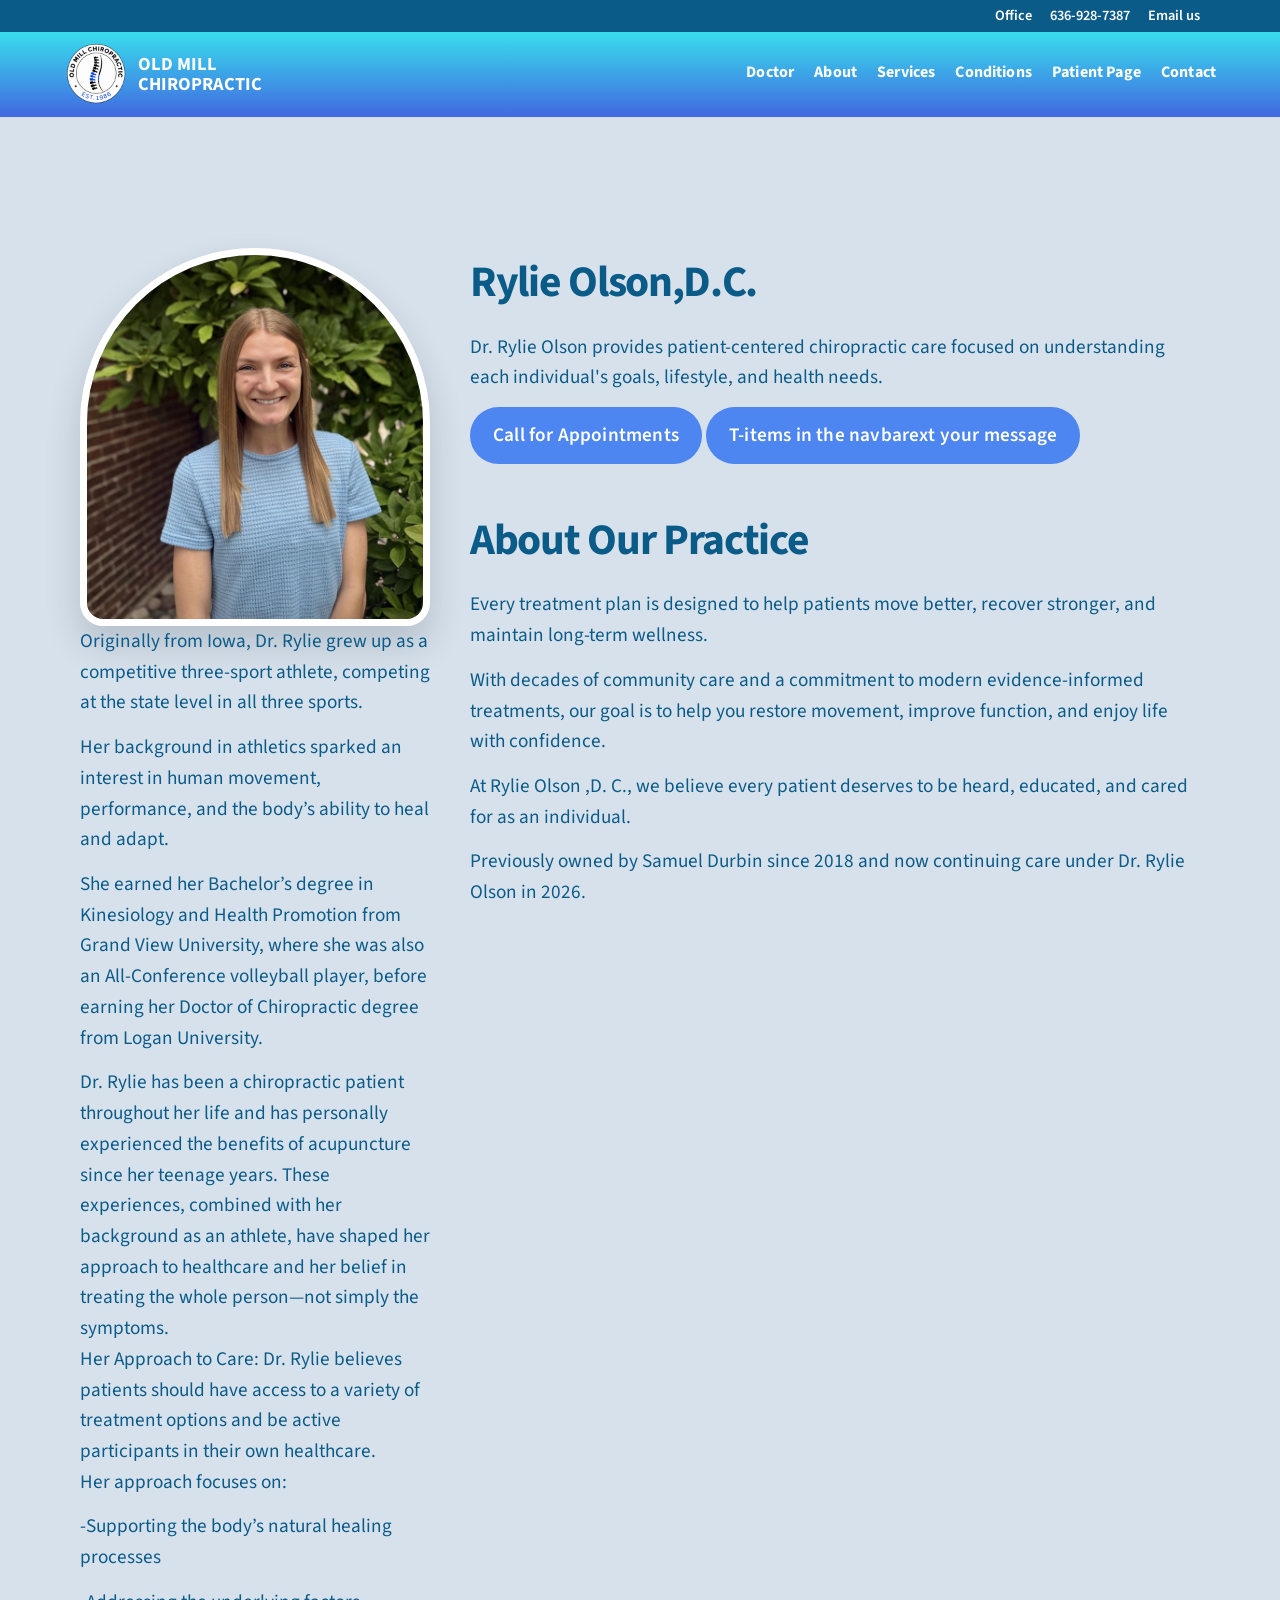
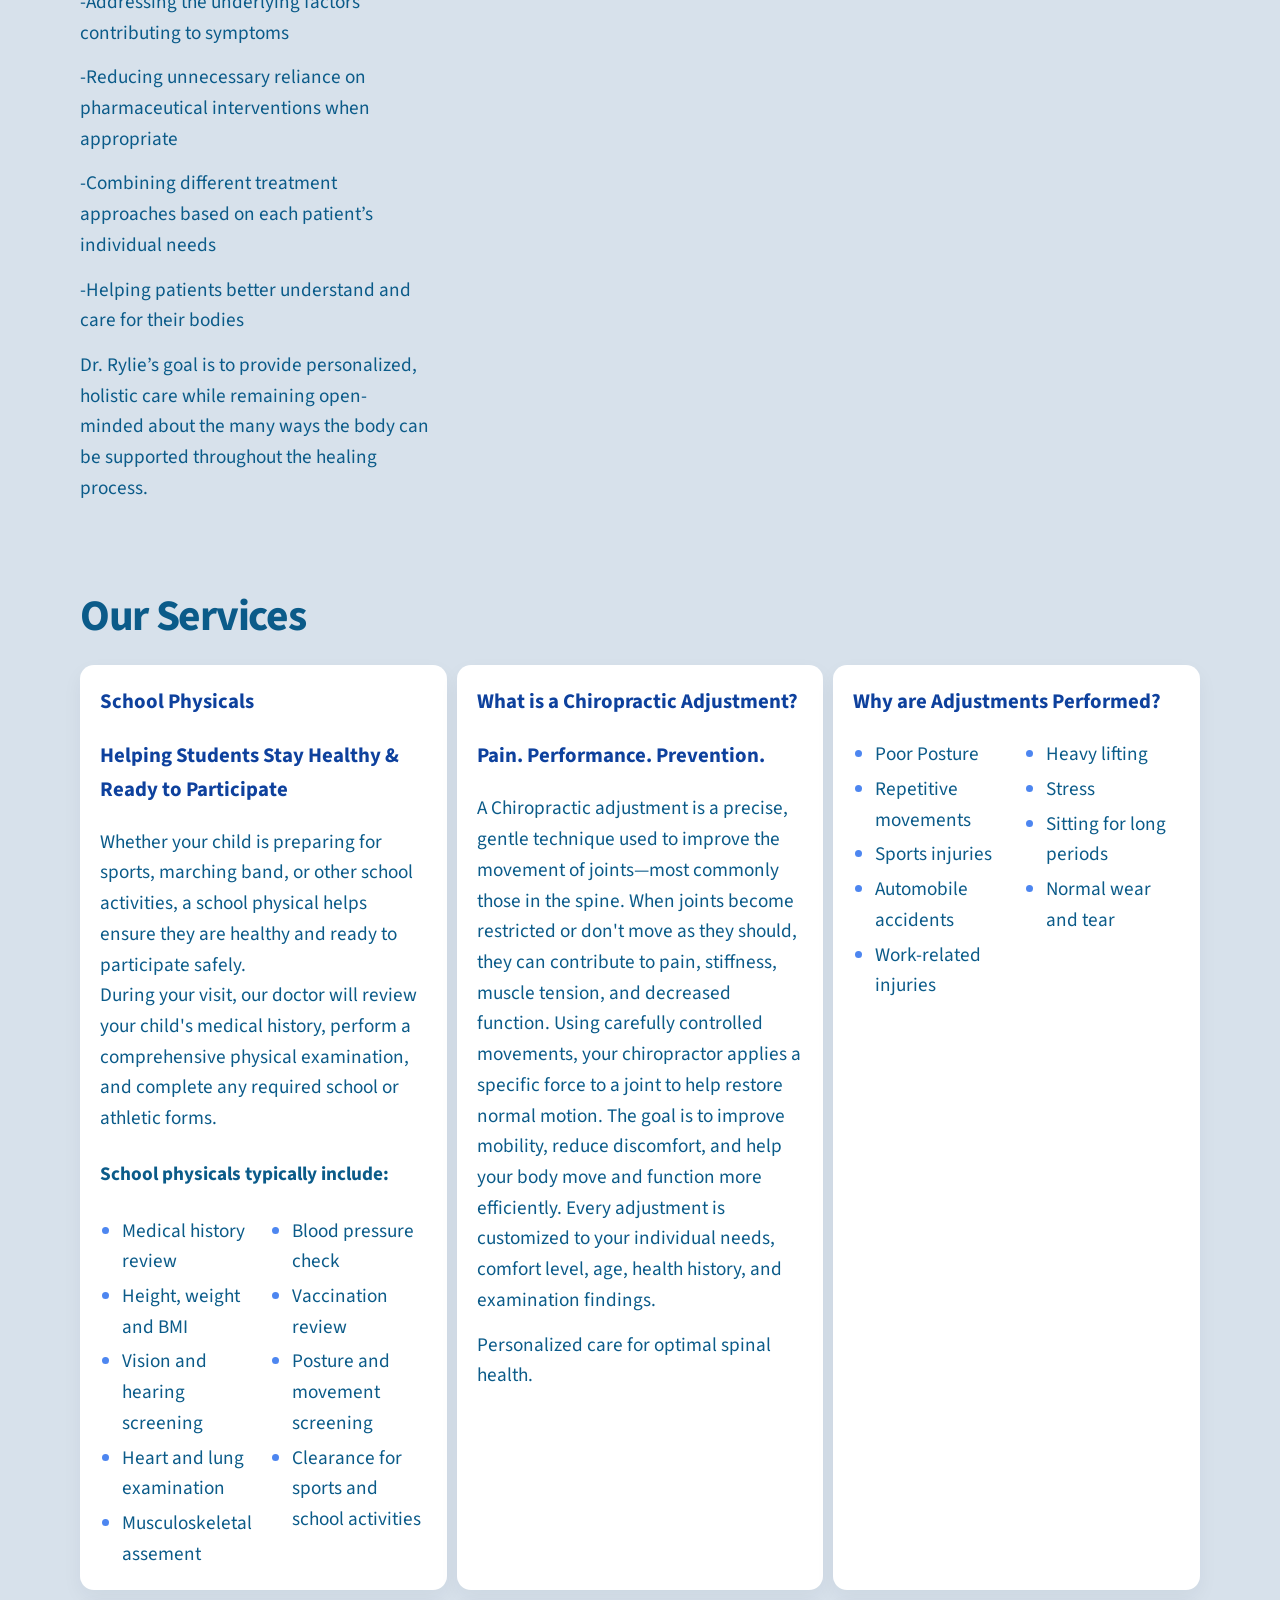
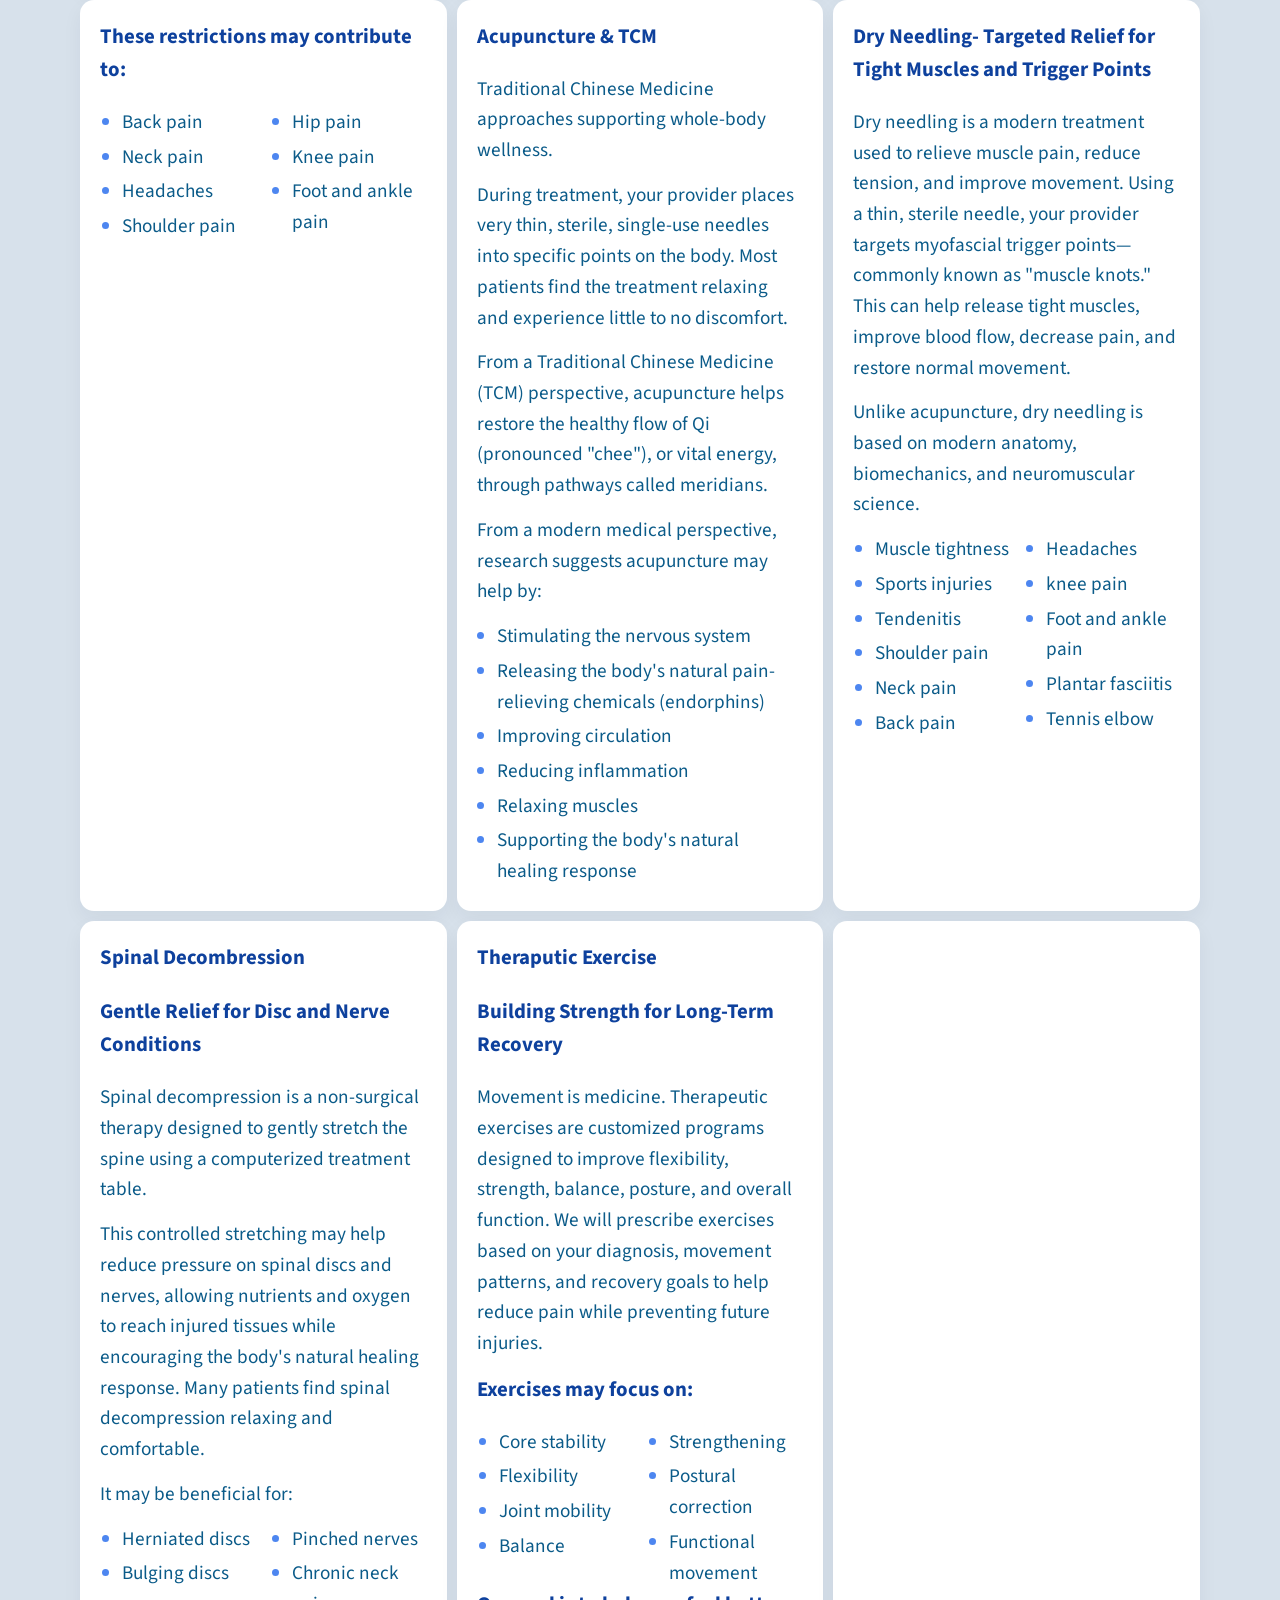
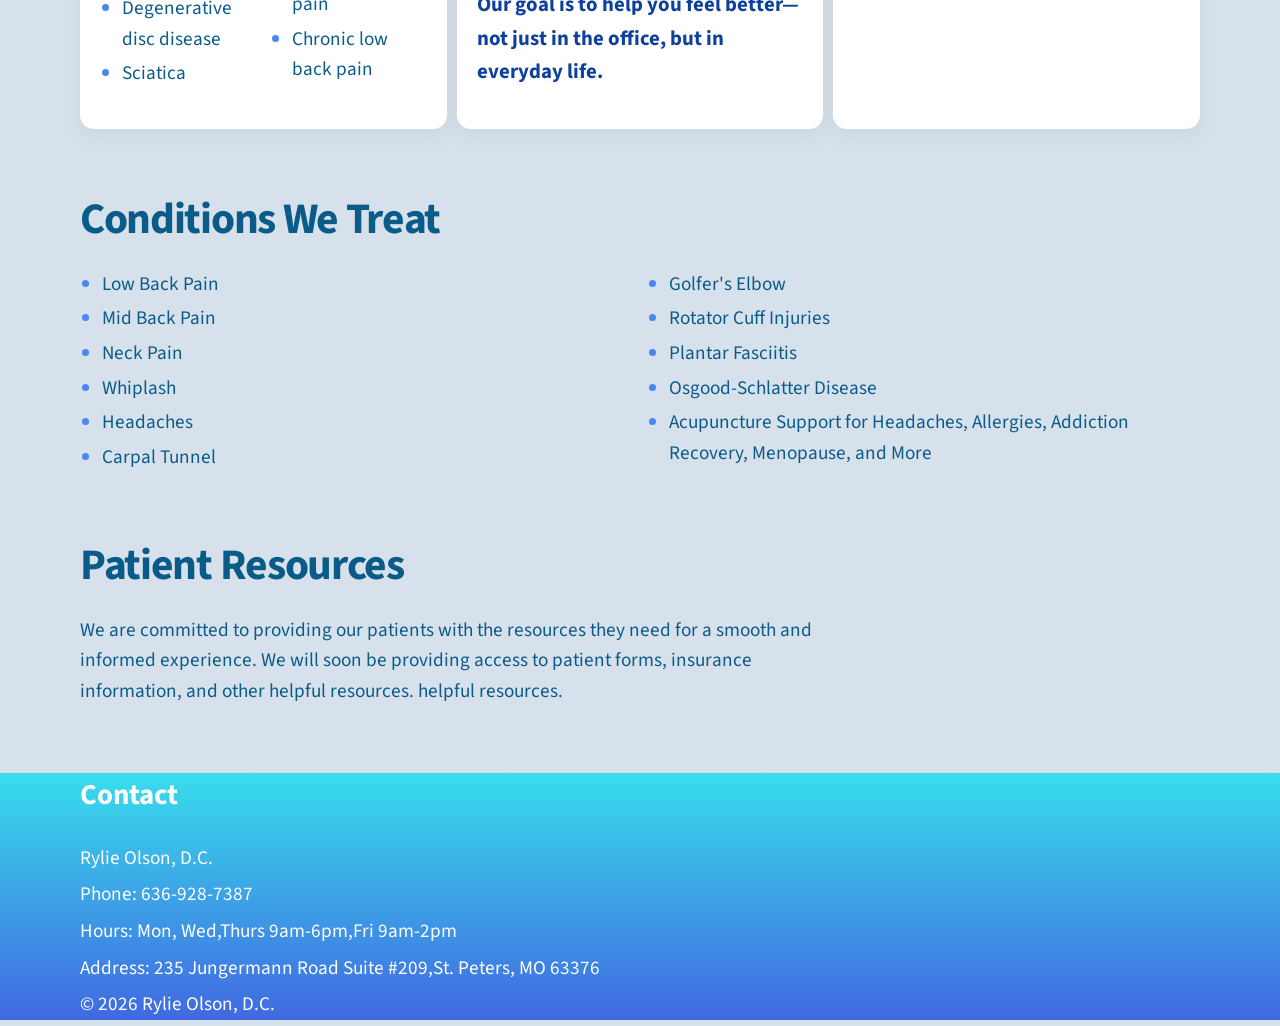
==== docs/index.html @ 9e4029af "removed link to top" ====
<!DOCTYPE html>
<html lang="en">

<head>
    <meta charset="UTF-8">
    <meta name="viewport" content="width=device-width, initial-scale=1.0">
    <title>RylieOlson,D.C.</title>
    <link rel="preconnect" href="https://fonts.googleapis.com">
    <link rel="preconnect" href="https://fonts.gstatic.com" crossorigin>
    <link
        href="https://fonts.googleapis.com/css2?family=Source+Sans+3:opsz,wght@8..60,400;8..60,500;8..60,600;8..60,700&display=swap"
        rel="stylesheet">
    <link rel="stylesheet" href="style.css">
</head>

<body>
    <div class="top-contact">
        <div class="container">
            <span>Office</span>
            <a href="tel:6369287387" aria-label="Call 636-928-7387">636-928-7387</a>
            <a href="mailto:dr.rylieolson@gmail.com" aria-label="Email us">Email us</a>
        </div>
    </div>

    <nav class="navbar" aria-label="Primary navigation">
        <div class="container-fluid">
            <a class="navbar-brand" href="#doctor" aria-label="Old Mill Chiropractic home">
                <img src="img/old-mill-chiropractic-logo.png" alt="Old Mill Chiropractic">
                <span class="brand-name">OLD MILL CHIROPRACTIC</span>
            </a>
            <button class="navbar-toggler" type="button" aria-controls="navbarNav" aria-expanded="false"
                aria-label="Open navigation menu">
                <span aria-hidden="true"></span>
                <span aria-hidden="true"></span>
                <span aria-hidden="true"></span>
            </button>
            <div class="navbar-collapse" id="navbarNav">
                <div id="site-navigation" tabindex="-1">
                    <ul class="navbar-nav">
                        <li class="nav-item"><a class="nav-link" href="#doctor">Doctor</a></li>
                        <li class="nav-item"><a class="nav-link" href="#about">About</a></li>
                        <li class="nav-item dropdown">
                            <button class="nav-link dropdown-toggle" type="button" aria-expanded="false"
                                aria-controls="services-menu">Services</button>
                            <ul class="dropdown-menu" id="services-menu">
                                <li><a class="dropdown-item" href="#services">Services</a></li>
                                <li><a class="dropdown-item" href="#school-physicals">School Physicals</a></li>
                                <li><a class="dropdown-item" href="#chiropractic-adjustments">Chiropractic
                                        Adjustments</a></li>
                                <li><a class="dropdown-item" href="#acupuncture">Acupuncture &amp; TCM</a></li>
                                <li><a class="dropdown-item" href="#dry-needling">Dry Needling</a></li>
                                <li><a class="dropdown-item" href="#spinal-decompression">Spinal Decompression</a></li>
                                <li><a class="dropdown-item" href="#therapeutic-exercise">Therapeutic Exercise</a></li>
                            </ul>
                        </li>
                        <li class="nav-item dropdown">
                            <button class="nav-link dropdown-toggle" type="button" aria-expanded="false"
                                aria-controls="conditions-menu">Conditions</button>
                            <ul class="dropdown-menu" id="conditions-menu">
                                <li><a class="dropdown-item" href="#conditions">Conditions We Treat</a></li>
                                <li><a class="dropdown-item" href="#low-back-pain">Low Back Pain</a></li>
                                <li><a class="dropdown-item" href="#mid-back-pain">Mid Back Pain</a></li>
                                <li><a class="dropdown-item" href="#neck-pain">Neck Pain</a></li>
                                <li><a class="dropdown-item" href="#whiplash">Whiplash</a></li>
                                <li><a class="dropdown-item" href="#headaches">Headaches</a></li>
                                <li><a class="dropdown-item" href="#carpal-tunnel">Carpal Tunnel</a></li>
                                <li><a class="dropdown-item" href="#golfers-elbow">Golfer's Elbow</a></li>
                                <li><a class="dropdown-item" href="#rotator-cuff-injuries">Rotator Cuff Injuries</a> </li>
                                <li><a class="dropdown-item" href="#plantar-fasciitis">Plantar Fasciitis</a></li>
                                <li><a class="dropdown-item" href="#osgood-schlatter-disease">Osgood-Schlatter Disease</a></li>
                                <li><a class="dropdown-item" href="#acupuncture-support">Acupuncture Support</a></li>
                            </ul>
                        </li>
                        <li class="nav-item"><a class="nav-link" href="#patients">Patient Page</a></li>
                        <li class="nav-item"><a class="nav-link" href="#contact">Contact</a></li>
                    </ul>
                </div>
            </div>
        </div>
    </nav>

    <main id="main" class="section-main --linen">

        <section id="doctor" class="section">
            <div class="container doctor-layout">
                <div class="doctor-profile">
                    <img class="doctor-photo pt-100" src="img/rylie-olson-profile.jpg" alt="Dr. Rylie Olson photo">
                    <p>Originally from Iowa, Dr. Rylie grew up as a competitive three-sport athlete, competing at the
                        state level in all three sports.</p>
                    <p> Her background in athletics sparked an interest in human movement, performance, and the body’s
                        ability to heal and adapt.</p>
                    <p>
                        She earned her Bachelor’s degree in Kinesiology and Health Promotion from Grand View University,
                        where she was also an All-Conference volleyball player, before earning her Doctor of
                        Chiropractic degree from Logan University.
                    </p>
                    <p>
                        Dr. Rylie has been a chiropractic patient throughout her life and has personally experienced the
                        benefits of acupuncture since her teenage years. These experiences, combined with her background
                        as an athlete, have shaped her approach to healthcare and her belief in treating the whole
                        person—not simply the symptoms.<br>

                        Her Approach to Care:
                        Dr. Rylie believes patients should have access to a variety of treatment options and be active
                        participants in their own healthcare.<br>

                    
                        Her approach focuses on:<br>
                        <p>-Supporting the body’s natural healing processes</p>
                        <p>-Addressing the underlying factors contributing to symptoms</p>
                        <p>-Reducing unnecessary reliance on pharmaceutical interventions when appropriate</p>
                        <p>-Combining different treatment approaches based on each patient’s individual needs</p>
                        
                        <p>-Helping patients better understand and care for their bodies</p>

                        Dr. Rylie’s goal is to provide personalized, holistic care while remaining open-minded about the
                        many ways the body can be supported throughout the healing process.
                    </p>
                </div>
                <div class="doctor-copy">
                    <h2> Rylie Olson,D.C. </h2>
                    <p>Dr. Rylie Olson provides patient-centered chiropractic care focused on understanding each
                        individual's goals, lifestyle, and health needs.
                    </p>
                    <p>
                    <a class="button" href="tel:6369287387" aria-label="Call 636-928-7387">Call for Appointments</a>
                    <a class="button" href="mailto:dr.rylieolson@gmail.com"
                        aria-label="Email: Dr. Rylie Olson Chiropractic">T-items in the navbarext your message</a>
                    </p>
                    <section id="about" class="section">
                        <h2>About Our Practice</h2>
                        <p>Every treatment plan is designed to help patients move better, recover stronger, and maintain
                            long-term wellness.</p>

                        <p>With decades of community care and a commitment to modern evidence-informed treatments, our
                            goal is to help you restore movement, improve function, and enjoy life with confidence.</p>

                        <p>At Rylie Olson ,D. C., we believe every patient deserves to be heard, educated, and cared for
                            as an individual.</p>
                        <p>Previously owned by Samuel Durbin since 2018 and now continuing care under Dr. Rylie Olson in
                            2026.</p>
                    
                        
                    </p>
                </div>
            </div>
        </section>

        <section id="services" class="section">
            <div class="container">
                <h2>Our Services</h2>
                <div class="grid">
                    <div class="grid-container">
                        <article id="school-physicals">
                            <h3>School Physicals</h3>
                            <h3>Helping Students Stay Healthy & Ready to Participate
                            </h3>
                            <p>Whether your child is preparing for sports, marching band, or other school activities, a
                                school physical helps ensure they are healthy and ready to participate safely.<br>
                                During your visit, our doctor will review your child's medical history, perform a
                                comprehensive physical examination, and complete any required school or athletic forms.
                            </p>
                            <h4> School physicals typically include:</h4>
                            <ul>
                                <li>Medical history review</li>
                                <li>Height, weight and BMI</li>
                                <li>Vision and hearing screening</li>
                                <li>Heart and lung examination</li>
                                <li>Musculoskeletal assement</li>
                                <li>Blood pressure check</li>
                                <li>Vaccination review</li>
                                <li>Posture and movement screening</li>
                                <li>Clearance for sports and school activities</li>
                            </ul>
                        </article>
                        <article id="chiropractic-adjustments">
                            <h3>What is a Chiropractic Adjustment?</h3>
                            <h3>Pain. Performance. Prevention. </h3>
                            <p>A Chiropractic adjustment is a precise, gentle technique used to improve the movement of
                                joints—most commonly those in the spine. When joints become restricted or don't move as
                                they should, they can contribute to pain, stiffness, muscle tension, and decreased
                                function.
                                Using carefully controlled movements, your chiropractor applies a specific force to a
                                joint to help restore normal motion. The goal is to improve mobility, reduce discomfort,
                                and help your body move and function more efficiently.
                                Every adjustment is customized to your individual needs, comfort level, age, health
                                history, and examination findings.</p>
                            <p>Personalized care for optimal spinal health.</p>
                        </article>
                        <article id="adjustment-reasons">
                            <h3>Why are Adjustments Performed?</h3>
                            <ul class="restrictive-list">
                                <li>Poor Posture</li>
                                <li>Repetitive movements</li>
                                <li>Sports injuries</li>
                                <li>Automobile accidents</li>
                                <li>Work-related injuries</li>
                                <li>Heavy lifting</li>
                                <li>Stress</li>
                                <li>Sitting for long periods</li>
                                <li>Normal wear and tear</li>
                            </ul>
                        </article>
                        <article id="related-conditions">
                            <h3> These restrictions may contribute to:</h3>
                            <ul class="contributing-restrictions-listlist">
                                <li>Back pain</li>
                                <li>Neck pain</li>
                                <li>Headaches</li>
                                <li>Shoulder pain</li>
                                <li>Hip pain</li>
                                <li>Knee pain</li>
                                <li>Foot and ankle pain</li>
                            </ul>
                        </article>

                        <article id="acupuncture">
                            <h3>Acupuncture &amp; TCM</h3>
                            <p>Traditional Chinese Medicine approaches supporting whole-body wellness.</p>
                            <p>During treatment, your provider places very thin, sterile, single-use needles into
                                specific points on the body. Most patients find the treatment relaxing and experience
                                little to no discomfort.</p>
                            <p>From a Traditional Chinese Medicine (TCM) perspective, acupuncture helps restore the
                                healthy flow of Qi (pronounced "chee"), or vital energy, through pathways called
                                meridians.</p>
                            <p>From a modern medical perspective, research suggests acupuncture may help by:</p>
                            <ul class="service-list">
                                <li>Stimulating the nervous system</li>
                                <li>Releasing the body's natural pain-relieving chemicals (endorphins)</li>
                                <li>Improving circulation</li>
                                <li>Reducing inflammation</li>
                                <li>Relaxing muscles</li>
                                <li>Supporting the body's natural healing response</li>
                            </ul>
                        </article>

                        <article id="dry-needling">
                            <h3>Dry Needling- Targeted Relief for Tight Muscles and Trigger Points</h3>
                            <p>Dry needling is a modern treatment used to relieve muscle pain, reduce tension, and
                                improve movement.
                                Using a thin, sterile needle, your provider targets myofascial trigger points—commonly
                                known as "muscle knots." This can help release tight muscles, improve blood flow,
                                decrease pain, and restore normal movement.
                            </p>
                            Unlike acupuncture, dry needling is based on modern anatomy, biomechanics, and neuromuscular
                            science.
                            </p>
                            <ul class="dry needling -helpful-list">
                                <li>Muscle tightness</li>
                                <li>Sports injuries</li>
                                <li>Tendenitis</li>
                                <li>Shoulder pain</li>
                                <li>Neck pain</li>
                                <li>Back pain</li>
                                <li>Headaches</li>
                                <li>knee pain</li>
                                <li>Foot and ankle pain</li>
                                <li>Plantar fasciitis</li>
                                <li>Tennis elbow</li>
                            </ul>
                        </article>


                        <article id="spinal-decompression">
                            <h3>Spinal Decombression</h3>
                            <h3>Gentle Relief for Disc and Nerve Conditions</h3>
                            <p>Spinal decompression is a non-surgical therapy designed to gently stretch the spine using
                                a computerized treatment table.
                            </p>
                            <p>This controlled stretching may help reduce pressure on spinal discs and nerves, allowing
                                nutrients and oxygen to reach injured tissues while encouraging the body's natural
                                healing response.
                                Many patients find spinal decompression relaxing and comfortable.
                            </p>
                            <p> It may be beneficial for:</p>
                            <ul>
                                <li>Herniated discs</li>
                                <li>Bulging discs</li>
                                <li>Degenerative disc disease</li>
                                <li>Sciatica</li>
                                <li>Pinched nerves</li>
                                <li>Chronic neck pain</li>
                                <li>Chronic low back pain</li>
                            </ul>
                        </article>


                        <article id="therapeutic-exercise">
                            <h3>Theraputic Exercise</h3>
                            <h3>Building Strength for Long-Term Recovery</h3>
                            <p>
                                Movement is medicine. Therapeutic exercises are customized programs designed to improve
                                flexibility, strength, balance, posture, and overall function.
                                We will prescribe exercises based on your diagnosis, movement patterns, and recovery
                                goals to help reduce pain while preventing future injuries.
                            </p>
                            <h3>Exercises may focus on:</h3>
                            <ul>
                                <li>Core stability</li>
                                <li>Flexibility</li>
                                <li>Joint mobility</li>
                                <li>Balance</li>
                                <li>Strengthening</li>
                                <li>Postural correction</li>
                                <li>Functional movement</li>
                            </ul>
                            <h3>Our goal is to help you feel better—not just in the office, but in everyday life.
                            </h3>

                        </article>
<article id="auriculotherapy">

</article>
                    </div>
                </div>
        </section>
        <section id="conditions" class="section --linen">
            <div class="container">
                <h2>Conditions We Treat</h2>
                <ul>
                    <li id="low-back-pain">Low Back Pain</li>
                    <li id="mid-back-pain">Mid Back Pain</li>
                    <li id="neck-pain">Neck Pain</li>
                    <li id="whiplash">Whiplash</li>
                    <li id="headaches">Headaches</li>
                    <li id="carpal-tunnel">Carpal Tunnel</li>
                    <li id="golfers-elbow">Golfer's Elbow</li>
                    <li id="rotator-cuff-injuries">Rotator Cuff Injuries</li>
                    <li id="plantar-fasciitis">Plantar Fasciitis</li>
                    <li id="osgood-schlatter-disease">Osgood-Schlatter Disease</li>
                    <li id="acupuncture-support">Acupuncture Support for Headaches, Allergies, Addiction Recovery, Menopause, and More</li>
                </ul>
            </div>
        </section>

        <section id="patients" class="section --white">
            <div class="container">
                <h2>Patient Resources</h2>
                <p>We are committed to providing our patients with the resources they need for a smooth and informed
                    experience. We will soon be providing access to patient forms, insurance information, and other helpful resources.
                    helpful resources.</p>
                <!-- <a class="button" href="patients" aria-label="How to schedule">How to schedule an appointment</a>-->
            </div>
        </section>
    </main>

    <footer id="contact">
        <div class="container">
            <h2>Contact</h2>
            <p>Rylie Olson, D.C.</p>
            <p>Phone: 636-928-7387</p>
            <p>Hours: Mon, Wed,Thurs 9am-6pm,Fri 9am-2pm </p>
            <p>Address: 235 Jungermann Road Suite #209,St. Peters, MO 63376 </p>
            <p>&copy; 2026 Rylie Olson, D.C.</p>
        </div>
    </footer>
    <script>
        const navToggle = document.querySelector('.navbar-toggler');
        const navCollapse = document.querySelector('.navbar-collapse');
        const dropdownToggles = document.querySelectorAll('.dropdown-toggle');

        const closeDropdowns = () => {
            dropdownToggles.forEach((toggle) => {
                document.getElementById(toggle.getAttribute('aria-controls')).classList.remove('is-open');
                toggle.setAttribute('aria-expanded', 'false');
            });
        };

        navToggle.addEventListener('click', () => {
            const isOpen = navCollapse.classList.toggle('is-open');
            navToggle.setAttribute('aria-expanded', isOpen);
            navToggle.setAttribute('aria-label', isOpen ? 'Close navigation menu' : 'Open navigation menu');
        });

        dropdownToggles.forEach((toggle) => {
            toggle.addEventListener('click', () => {
                const menu = document.getElementById(toggle.getAttribute('aria-controls'));
                const isOpen = !menu.classList.contains('is-open');
                closeDropdowns();
                menu.classList.toggle('is-open', isOpen);
                toggle.setAttribute('aria-expanded', isOpen);
            });
        });

        document.querySelectorAll('.nav-link:not(.dropdown-toggle), .dropdown-item').forEach((link) => {
            link.addEventListener('click', () => {
                closeDropdowns();
                navCollapse.classList.remove('is-open');
                navToggle.setAttribute('aria-expanded', 'false');
            });
        });

        document.addEventListener('click', (event) => {
            if (!event.target.closest('.dropdown')) {
                closeDropdowns();
            }
        });

        document.addEventListener('keydown', (event) => {
            if (event.key === 'Escape') {
                closeDropdowns();
            }
        });

        document.querySelectorAll('.back-to-nav').forEach((link) => {
            link.addEventListener('click', (event) => {
                event.preventDefault();
                window.scrollTo({ top: 0, behavior: 'smooth' });
                document.getElementById('site-navigation').focus({ preventScroll: true });
            });
        });
    </script>
</body>

</html>
---- docs/style.css ----
:root {
    --ink: #0b5b89;
    --blue: #4d86f0;
    --blue-dark: #0e419d;
    --mist: #eef5ff;
    --cream: #fcfbf7;
    --white: #ffffff;
    --linen: #d7e1eb;
    --muted: #38ddec;
    --teal: teal;
    --top-contact-height: 2rem;
}

* { box-sizing: border-box; }
html { scroll-behavior: smooth; }

body {
    margin: 0;
    padding-top: 5rem;
    font-family: "Source Sans 3", "Avenir Next", "Segoe UI", sans-serif;
    font-size: 1.20rem;
    color: var(--ink);
    background: var(--linen);
    line-height: 1.6;
    -webkit-font-smoothing: antialiased;
}
.container { width: min(90%, 1120px); margin: auto; }
.top-banner {
    align-items: center;
    background: var(--ink);
    display: flex;
    font-size: 0.9rem;
    font-weight: 400;
    left: 0;
    min-height: 3rem;
    padding: 0.65rem clamp(1rem, 5vw, 4rem);
    position: fixed;
    top: 0;
    width: 100%;
    z-index: 1100;
}
.top-banner .container-fluid,
.top-banner .row { width: 100%; }
.top-contact a {
    color: var(--white);
    text-decoration: none;
}
.top-contact {
    background: var(--ink);
    color: var(--white);

    font-size: 0.9rem;
    font-weight: 600;
    left: 0;
    line-height: 1.2;
    height: var(--top-contact-height);
    padding: 0;
    position: fixed;
    right: 0;
    top: 0;
    width: 100%;
    z-index: 1100;
}
.top-contact .container{
    align-items: center;
    display: flex;
    gap: 18px;
    height: 100%;
    justify-content: flex-end;
}
.top-contact a:hover, .top-contact a:focus-visible {
    color: var(--mist);
}

.top-banner a {
    color: var(--white);
    text-decoration: none;
}
.top-banner a:hover,
.top-banner a:focus-visible { color: var(--mist); }
.text-end { text-align:end; }
 
header {
    background: linear-gradient(to bottom, var(--muted) 0%, royalblue 100%);
    width: 100%;
    z-index: 1000;
}
.header .container { display: flex; align-items: center; justify-content: space-between; gap: 24px; }
/*.brand { display: block; width: min(2000px, 7vw); }
.brand img { display: block; width: 40px; height: auto; }*/

.navbar {
    background: linear-gradient(to bottom, var(--muted) 0%, royalblue 100%);
    left: 0;
    padding: 0.65rem clamp(1rem, 5vw, 4rem);
    position: fixed;
    top: var(--top-contact-height);
    width: 100%;
    z-index: 1000;
}
.navbar > .container-fluid {
    align-items: center;
    display: flex;
    justify-content: space-between;
    width: 100%;
}
.navbar-brand {
    align-items: center;
    display: flex;
    flex: 0 0 auto;
    gap: 10px;
    min-width: 0;
    padding: 0;
    text-decoration: none;
}
.navbar-brand img {
    display: block;
    height: clamp(3.25rem, 5vw, 4.5rem);
    object-fit: contain;
    width: clamp(3.25rem, 5vw, 4.5rem);
}
.brand-name {
    color: var(--white);
    font-size: clamp(.8rem, 1.5vw, 1.15rem);
    font-weight: 700;
    line-height: 1.1;
    max-width: 12rem;
}
.navbar-toggler {
    align-items: center;
    background: transparent;
    border: 1px solid rgba(255, 255, 255, .8);
    border-radius: 4px;
    cursor: pointer;
    display: none;
    flex-direction: column;
    gap: 4px;
    justify-content: center;
    min-height: 40px;
    min-width: 44px;
    padding: 8px;
}
.navbar-toggler span { background: var(--white); display: block; height: 2px; width: 22px; }
.navbar-toggler:hover,
.navbar-toggler:focus-visible { background: rgba(255, 255, 255, .16); outline: 2px solid var(--white); outline-offset: 2px; }

.navbar-collapse { margin-left: auto; }
.navbar-nav { align-items: center; display: flex; gap: 6px 20px; list-style: none; margin: 0; padding: 0; }
.nav-item { position: relative; }
.nav-link,
.dropdown-item { color: var(--white); font: inherit; font-size: 1rem; font-weight: 700; letter-spacing: .01em; text-decoration: none; }
.nav-link { background: transparent; border: 0; cursor: pointer; display: block; padding: 10px 0; }
.nav-link:hover,
.nav-link:focus-visible,
.dropdown-item:hover,
section.dropdown-toggle::after { content: '+'; display: inline-block; font-size: 1.1rem; margin-left: 6px; }
.dropdown-toggle[aria-expanded="true"]::after { content: '-'; }
.dropdown-menu { background: var(--white); border: 1px solid var(--linen); border-radius: 4px; box-shadow: 0 10px 20px rgba(11, 91, 137, .18); columns: 1; display: none; list-style: none; margin: 0; min-width: 155px; padding: 6px 0; position: absolute; right: 0; top: 100%; z-index: 1010; }
.dropdown-menu.is-open { display: block; }
.dropdown-item { color: var(--ink); display: block; font-size: .95rem; padding: 7px 12px; }
.dropdown-item:hover,
.dropdown-item:focus-visible { background: var(--mist); color: var(--blue-dark); }
.section { padding: 28px 0; }
.main { background: var(--linen); padding: 56px 0; }
/*
.hero { overflow: hidden;  background: linear-gradient(120deg, #f5faff 0%, var(--linen) 60%, #dceaff 100%); }
.hero-content { display: grid; grid-template-columns: 1.3fr .7fr; align-items: center; gap: 64px; }
.hero-copy { max-width: 690px; }
.eyebrow { color: var(--blue); font-size: .8rem; font-weight: 700; letter-spacing: .13em; margin: 0 0 10px; text-transform: uppercase; }
h1, h2, h3 { color: var(--ink); font-weight: 600; line-height: 1.12; }
.hero h1 { font-size: clamp(2.5rem, 5vw, 4.6rem); letter-spacing: -.04em; margin: 0; }
.hero p:not(.eyebrow) { color: var(--muted); font-size: 1.15rem; margin: 22px 0 30px; max-width: 630px; }
.hero-mark { justify-self: center; max-width: 330px; width: 100%; filter: drop-shadow(0 18px 18px rgba(16, 38, 58, .16)); }
*/
.button { background: var(--blue); border-radius: 999px; color: var(--white); display: inline-block; font-weight: 600; letter-spacing: .01em; padding: 13px 23px; text-decoration: none; transition: background .2s ease, transform .2s ease; }
.button:hover, .button:focus-visible { background: var(--blue-dark); transform: translateY(-2px); }
.back-to-nav { color: var(--teal); font-weight: 700; text-decoration: none; }
.back-to-nav:hover, .back-to-nav:focus-visible { color: var(--blue-dark); text-decoration: underline; }

.section { padding: 28px 0; }
.section,
.grid article,
#conditions li { scroll-margin-top: 9rem; }
#doctor { padding-top: 150px; padding-bottom: 18px; }
.section h2 { font-size: clamp(2rem, 3.4vw, 3rem); letter-spacing: -.03em; margin: 0 0 14px; }
.section p { margin: 0 0 14px; max-width: 760px; }
.section h3 { font-size: 1.30rem; margin-top: 0; }
.light { background: var(--white); }
.section-background { background: var(--linen); }
.doctor-layout { align-items: start; display: grid; grid-template-columns: minmax(250px, 350px) 1fr; gap: clamp(20px, 4vw, 40px); border-radius: 14px; padding: 18px 0; }
.doctor-profile { min-width: 0; }
.doctor-bio-list { columns: 1; font-size: .95rem; margin-top: 14px; padding-left: 20px; }
.doctor-copy > ul { display: none; }
.doctor-copy > :last-child { margin-bottom: 0; }
.doctor-photo { aspect-ratio: 1 / 1.08; border: 7px solid var(--white); border-radius: 180px 180px 24px 24px; box-shadow: 0 18px 35px rgba(16, 38, 58, .18); display: block; object-fit: cover; object-position: top; width: 100%; }

.grid-container { display: grid; grid-template-columns: repeat(3, minmax(0, 1fr)); gap: 10px; }
.grid article { background: var(--white); border: 1px solid var(--line); border-radius: 14px; box-shadow: 0 8px 20px rgba(16, 38, 58, .05); padding: 20px; }
.grid h3 { color: var(--blue-dark); }


.service-list { columns: 1; margin: 0; padding-left: 20px; }

ul { columns: 2; gap: 36px; margin: 0; padding-left: 22px; }
li { margin-bottom: 4px; }
li::marker { color: var(--blue); }
.patients { background-color:var(--blue)}
footer { background: linear-gradient(to bottom, var(--muted) 0%, royalblue 100%); }
footer h2 { color: var(--white); }
footer p { margin:6px 0; color: var(--white);  }

@media (max-width: 1024px) {
    .navbar { padding-inline: 1.5rem; }
    .grid-container { grid-template-columns: repeat(2, minmax(0, 1fr)); }
}

@media (max-width: 720px) {
    body { padding-top: 5rem; }
    .navbar-brand img { height: 52px; width: 52px; }
    .navbar { padding: 0.5rem 1rem; }
    .navbar-toggler { display: flex; }
    .navbar-collapse { background: linear-gradient(to bottom, royalblue 0%, var(--blue-dark) 100%); display: none; left: 0; margin: 0; padding: 8px 1rem 14px; position: absolute; top: 100%; width: 100%; }
    .navbar-collapse.is-open { display: block; }
    .navbar-nav { align-items: stretch; flex-direction: column; gap: 0; }
    .nav-link { padding: 10px 0; text-align: left; width: 100%; }
    .dropdown-menu { box-shadow: none; margin: 0 0 6px; position: static; width: 100%; }
    .top-contact .container { align-items: center; flex-direction: row; gap: 8px; }
    header .container { align-items: flex-start; flex-direction: column; }
    nav { justify-content: flex-start; }
    .hero { padding: 42px 0; }
    .section { padding: 22px 0; }
    #doctor { padding-top: 16px; padding-bottom: 16px; }
    .hero-content, .doctor-layout { grid-template-columns: 1fr; gap: 20px; }
    .doctor-layout { padding: 12px 0; }
    .hero-mark { max-width: 220px; grid-row: 1; }
    .doctor-photo { max-width: 340px; }
    .grid-container { grid-template-columns: 1fr; }
    ul { columns: 1; }
}

@media (max-width: 420px) {
    .navbar-brand { gap: 7px; }
    .navbar-brand img { height: 44px; width: 44px; }
    .brand-name { font-size: .75rem; max-width: 112px; }
    .grid-container { grid-template-columns: 1fr; }
    .navbar { padding-inline: 0.75rem; }
}
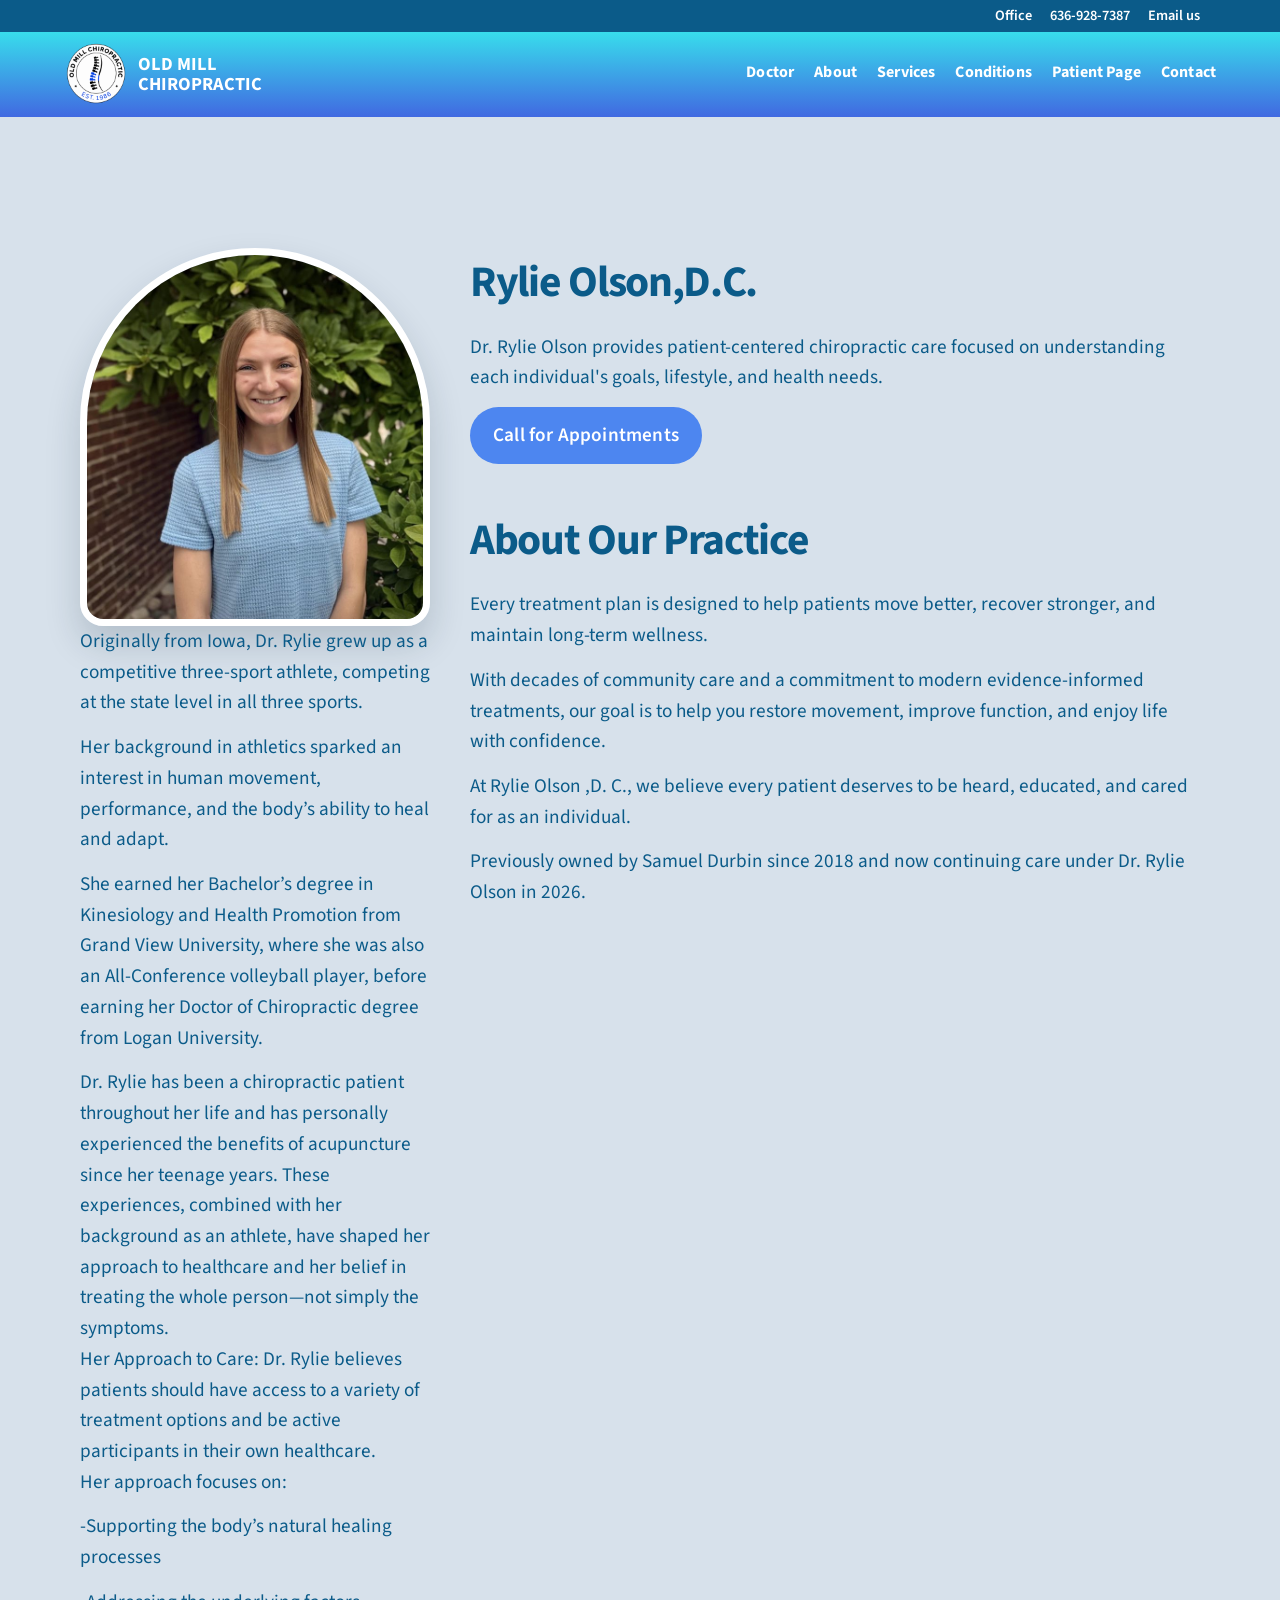
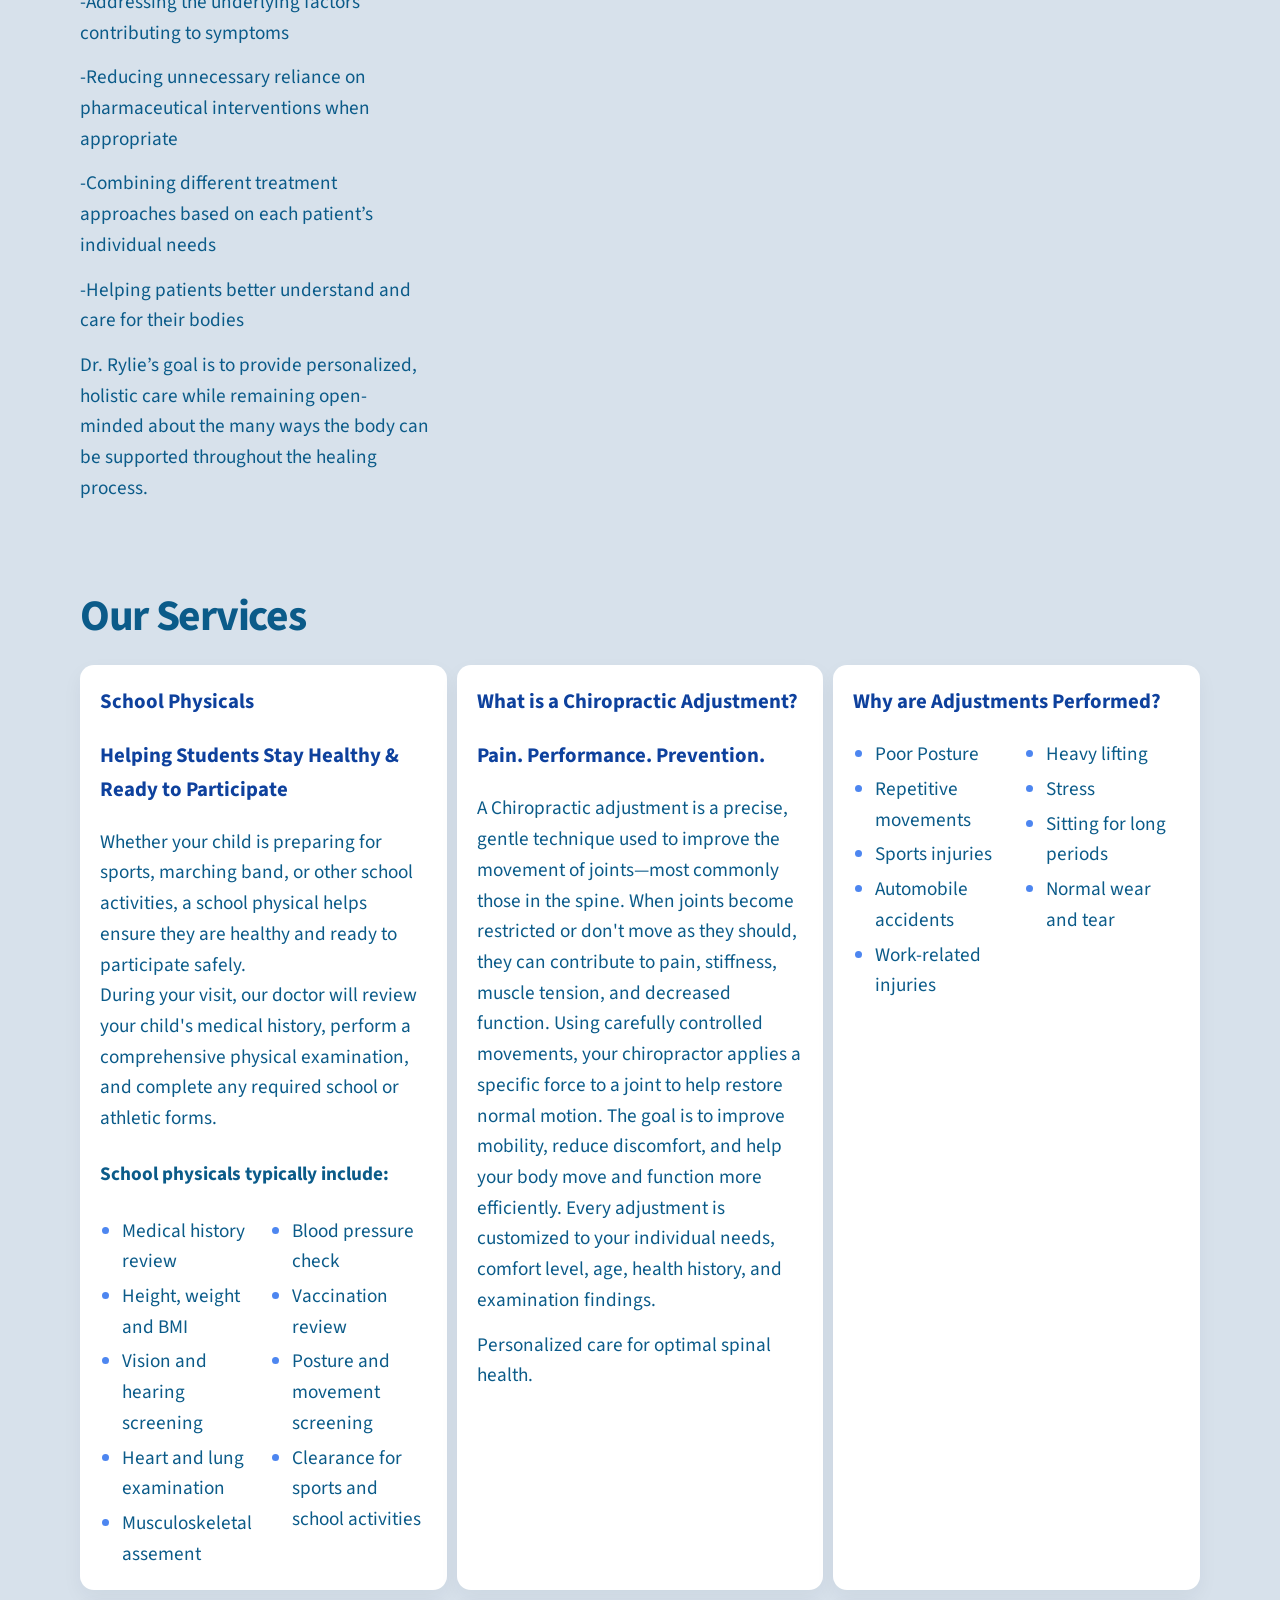
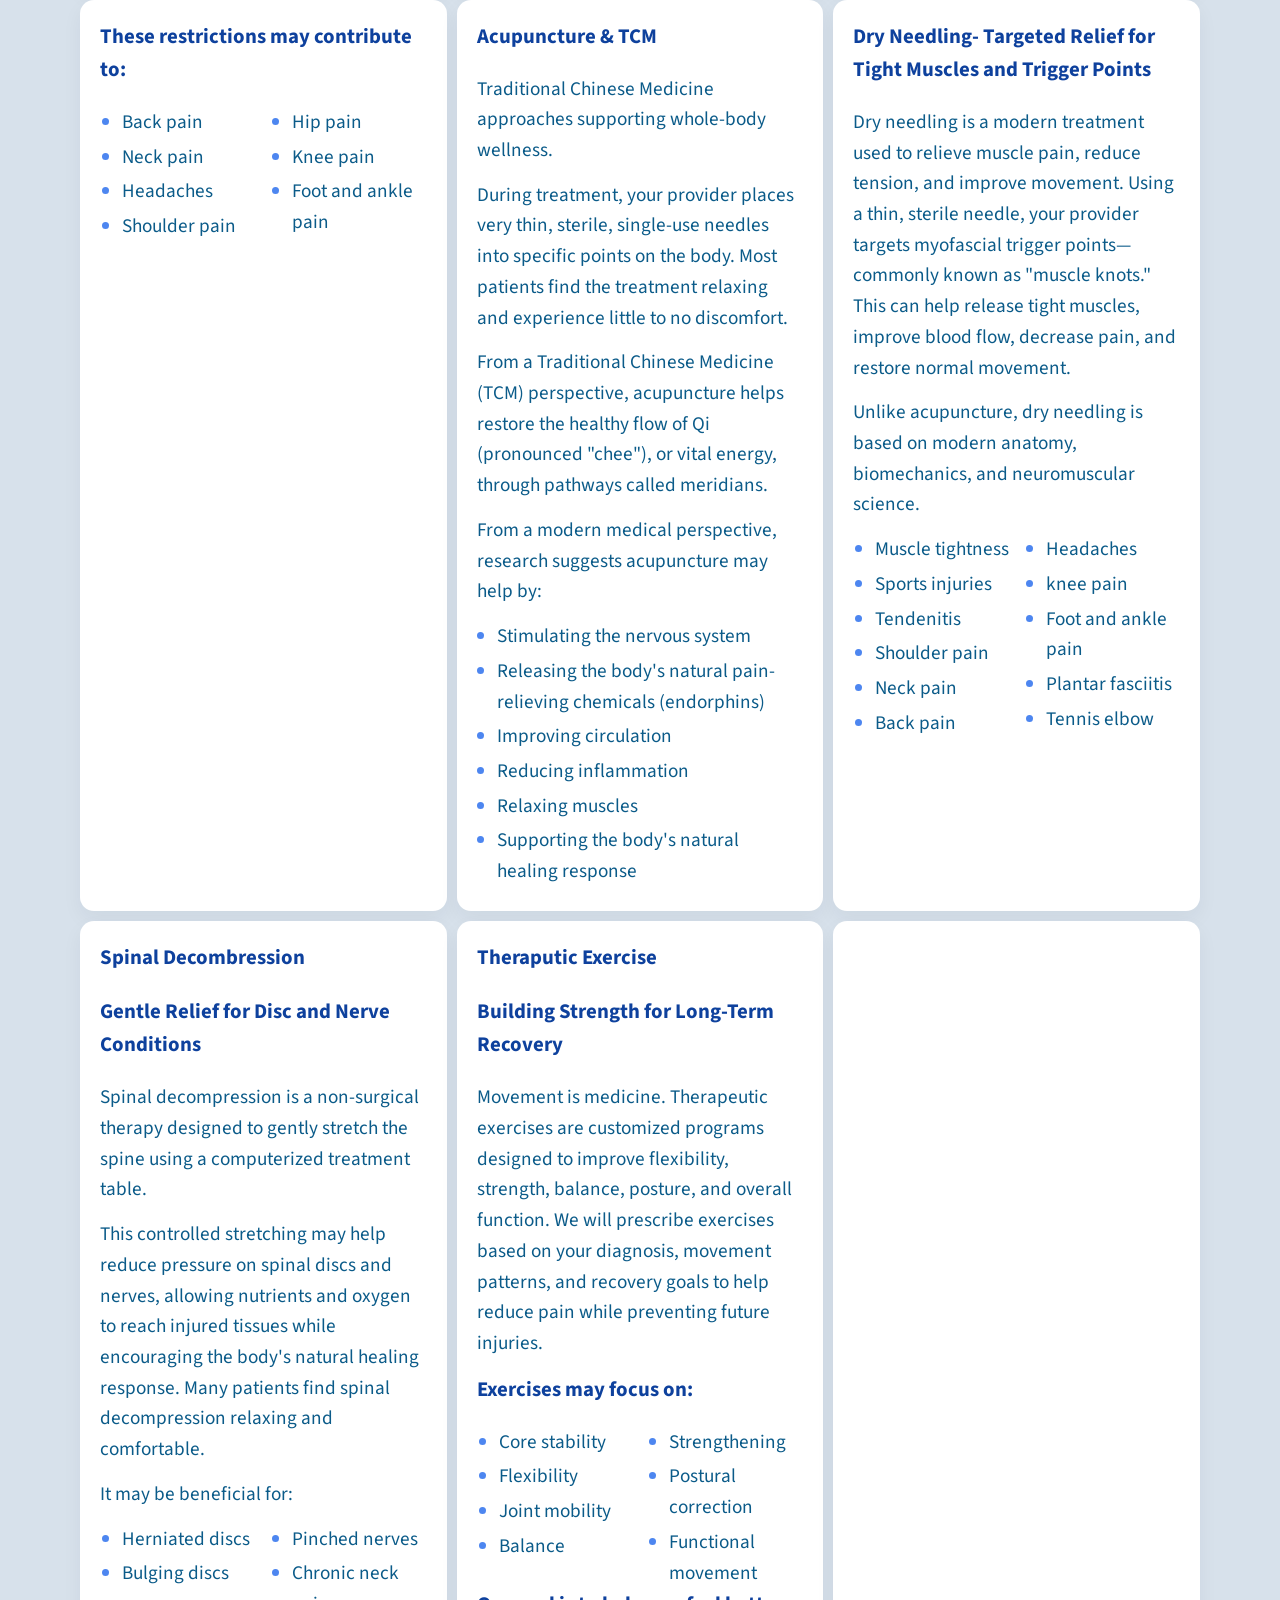
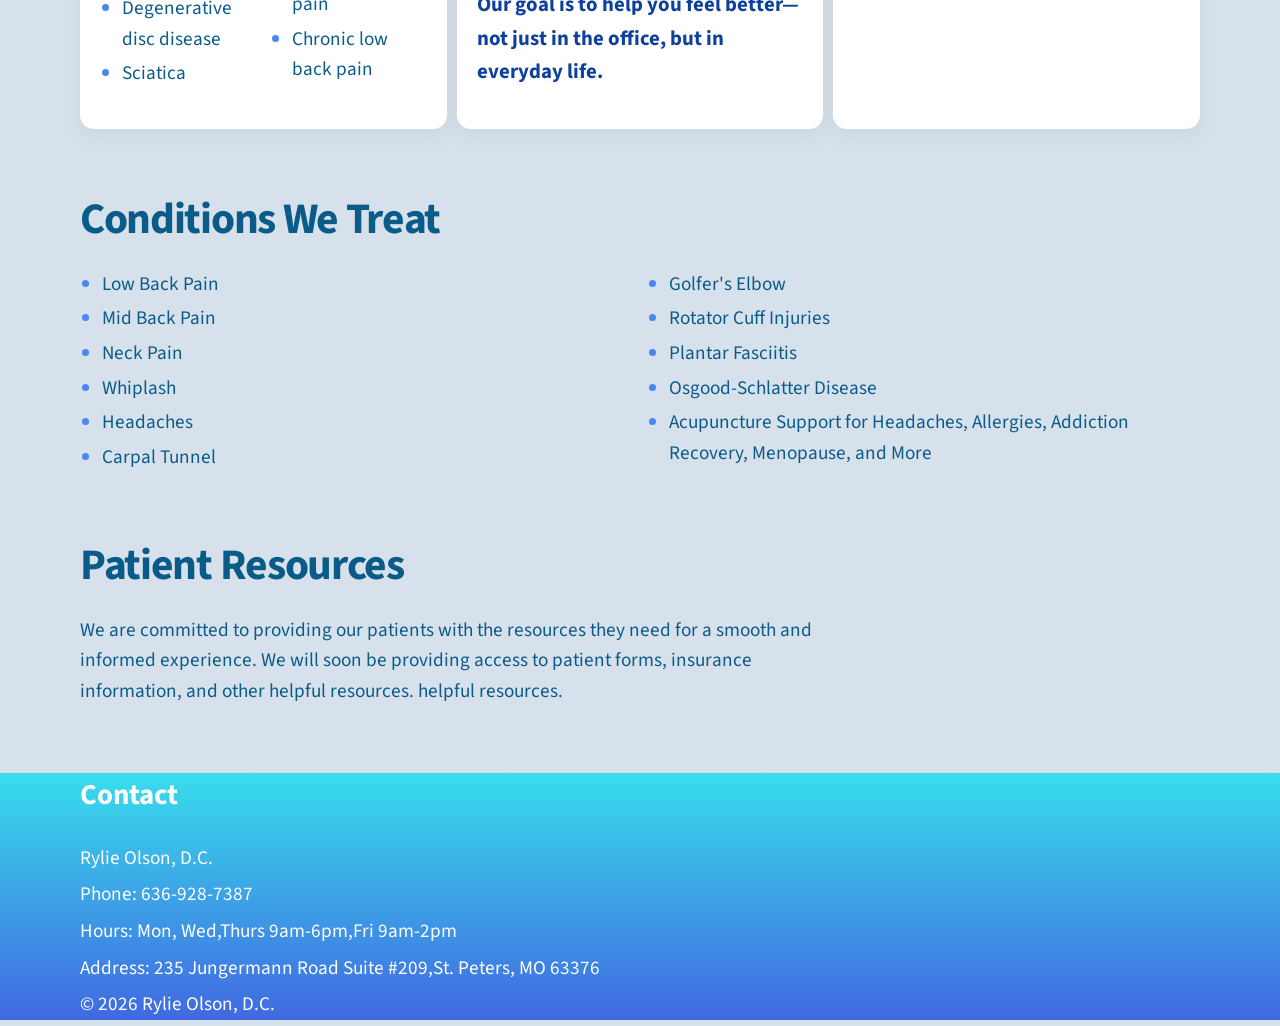
==== commit 1fb639c4: "removed button message" ====
--- a/docs/index.html
+++ b/docs/index.html
@@ -124,8 +124,7 @@
                     </p>
                     <p>
                     <a class="button" href="tel:6369287387" aria-label="Call 636-928-7387">Call for Appointments</a>
-                    <a class="button" href="mailto:dr.rylieolson@gmail.com"
-                        aria-label="Email: Dr. Rylie Olson Chiropractic">T-items in the navbarext your message</a>
+                    <!--<a class="button" href="#auriculotherapy">Auriculotherapy</a>-->
                     </p>
                     <section id="about" class="section">
                         <h2>About Our Practice</h2>
@@ -307,10 +306,11 @@
                             <h3>Our goal is to help you feel better—not just in the office, but in everyday life.
                             </h3>
 
-                        </article>
-<article id="auriculotherapy">
-
-</article>
+                        
+                        </article>
+                        <article id="auriculotherapy">
+
+                        </article>
                     </div>
                 </div>
         </section>
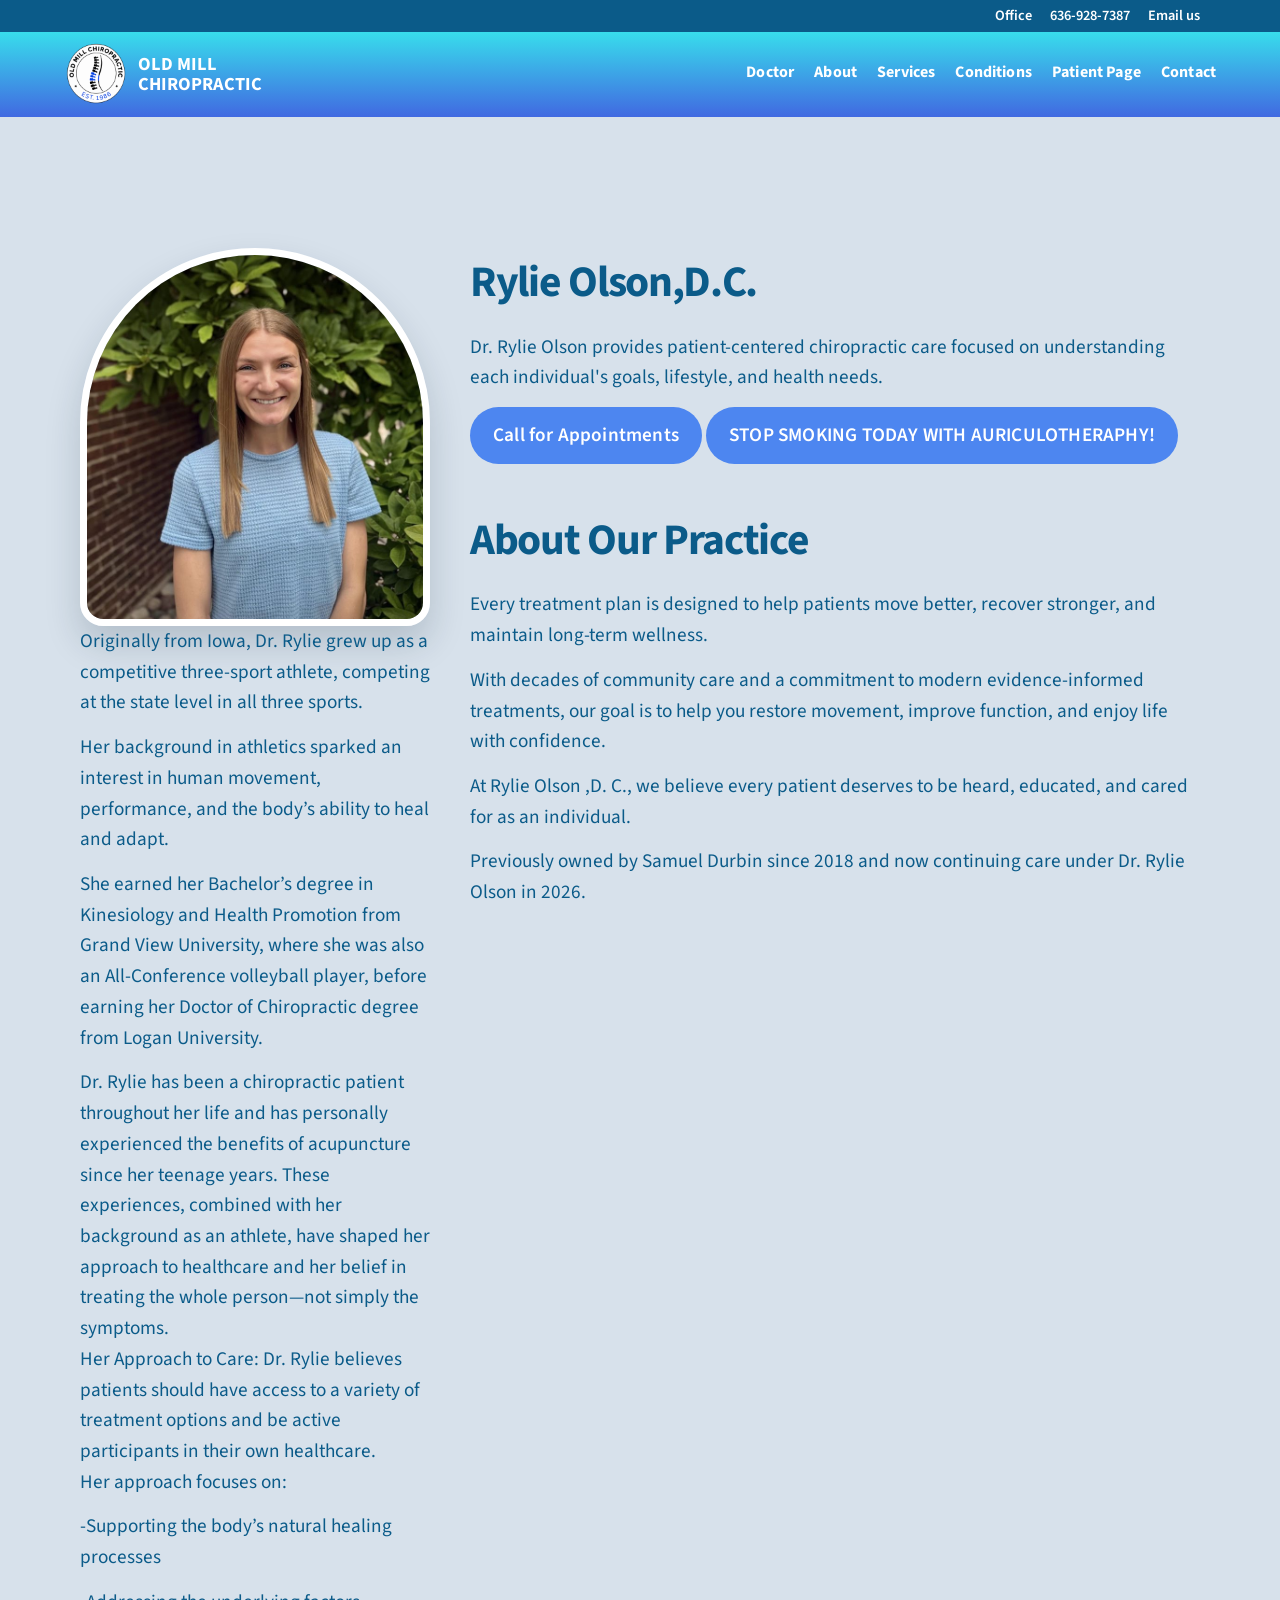
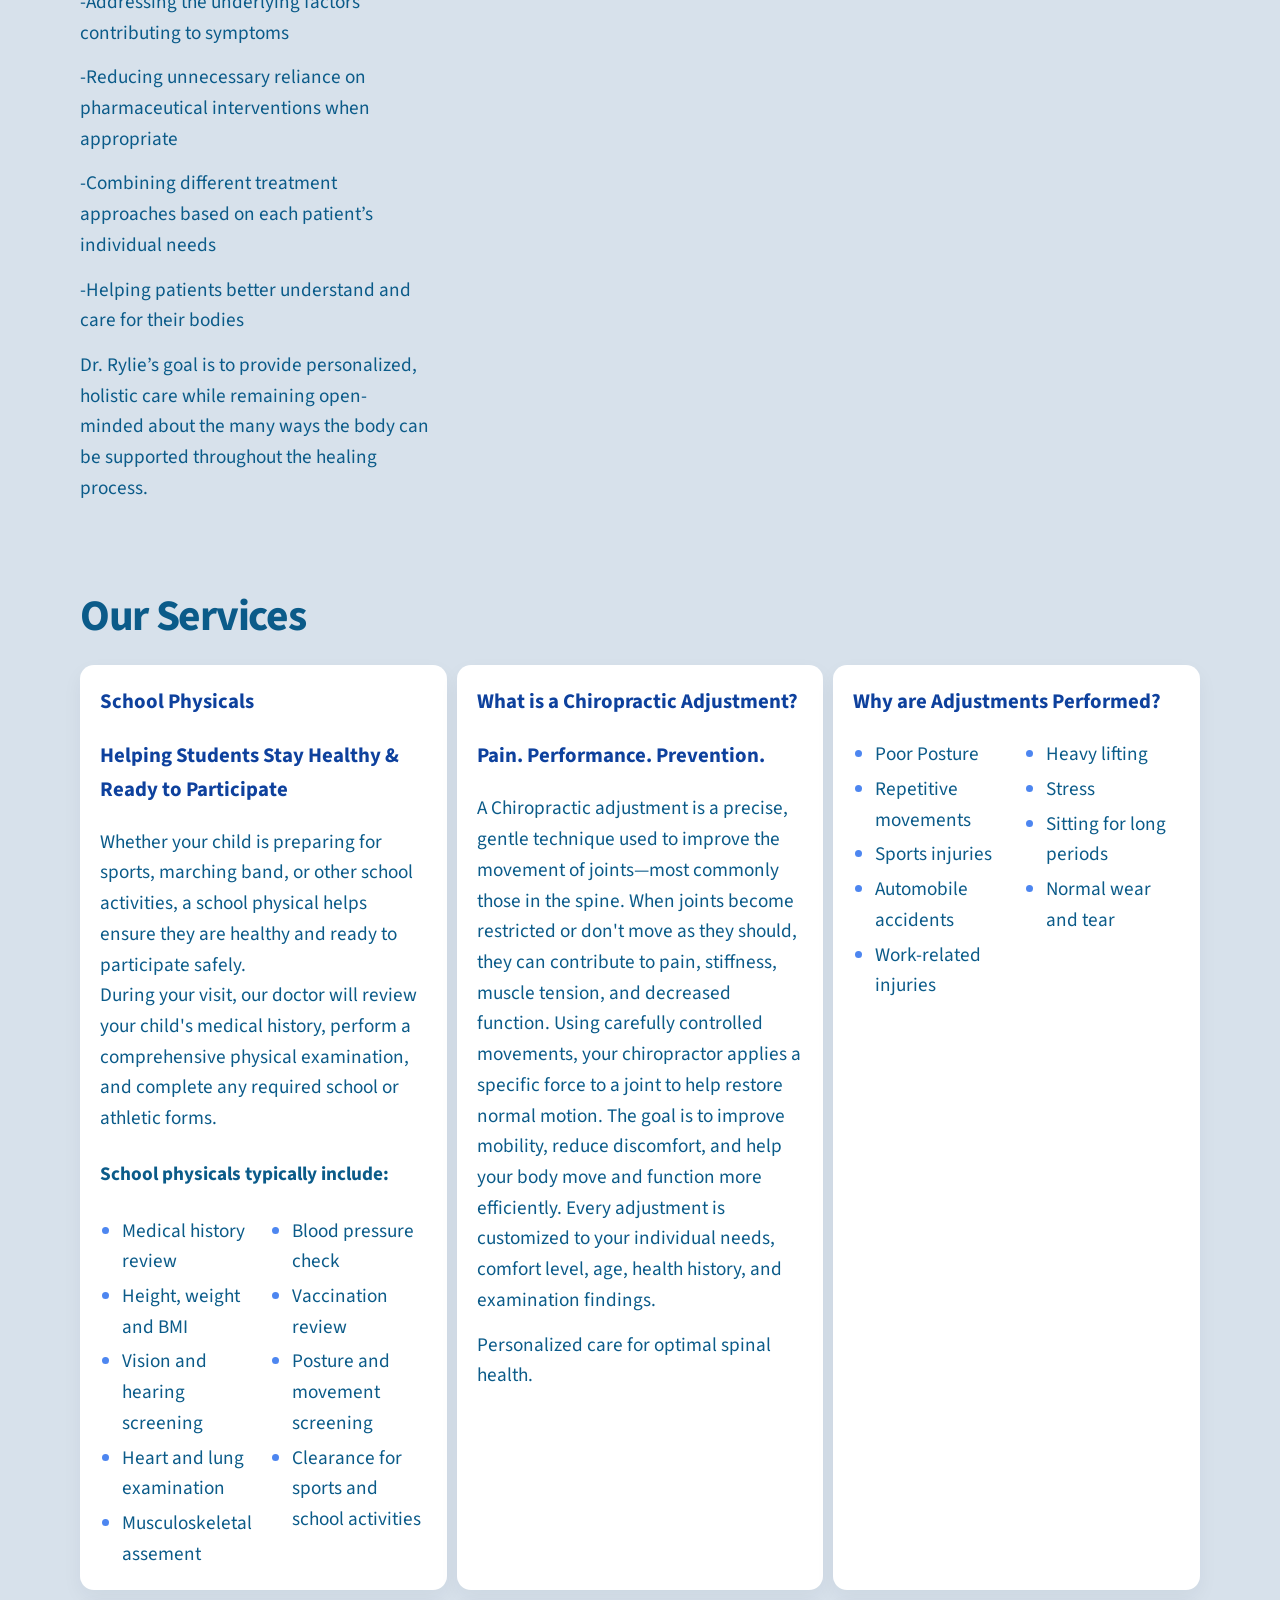
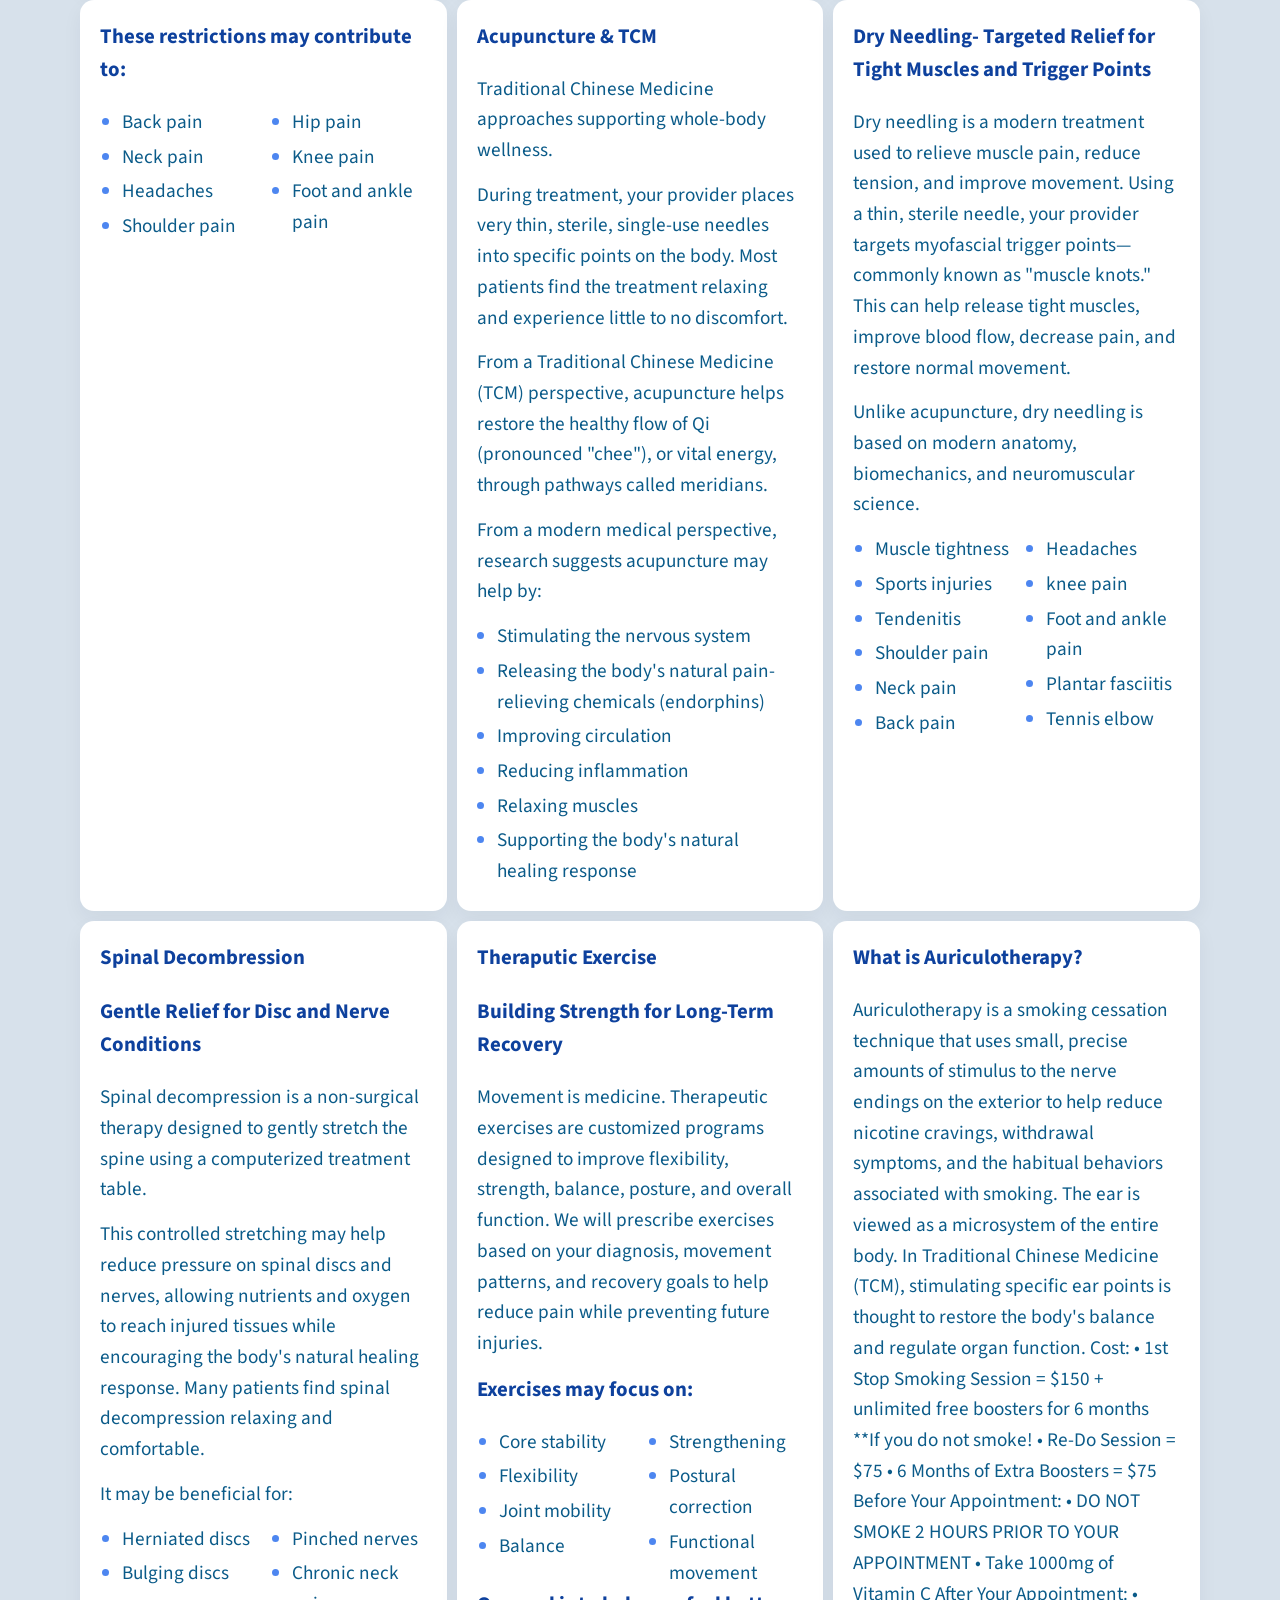
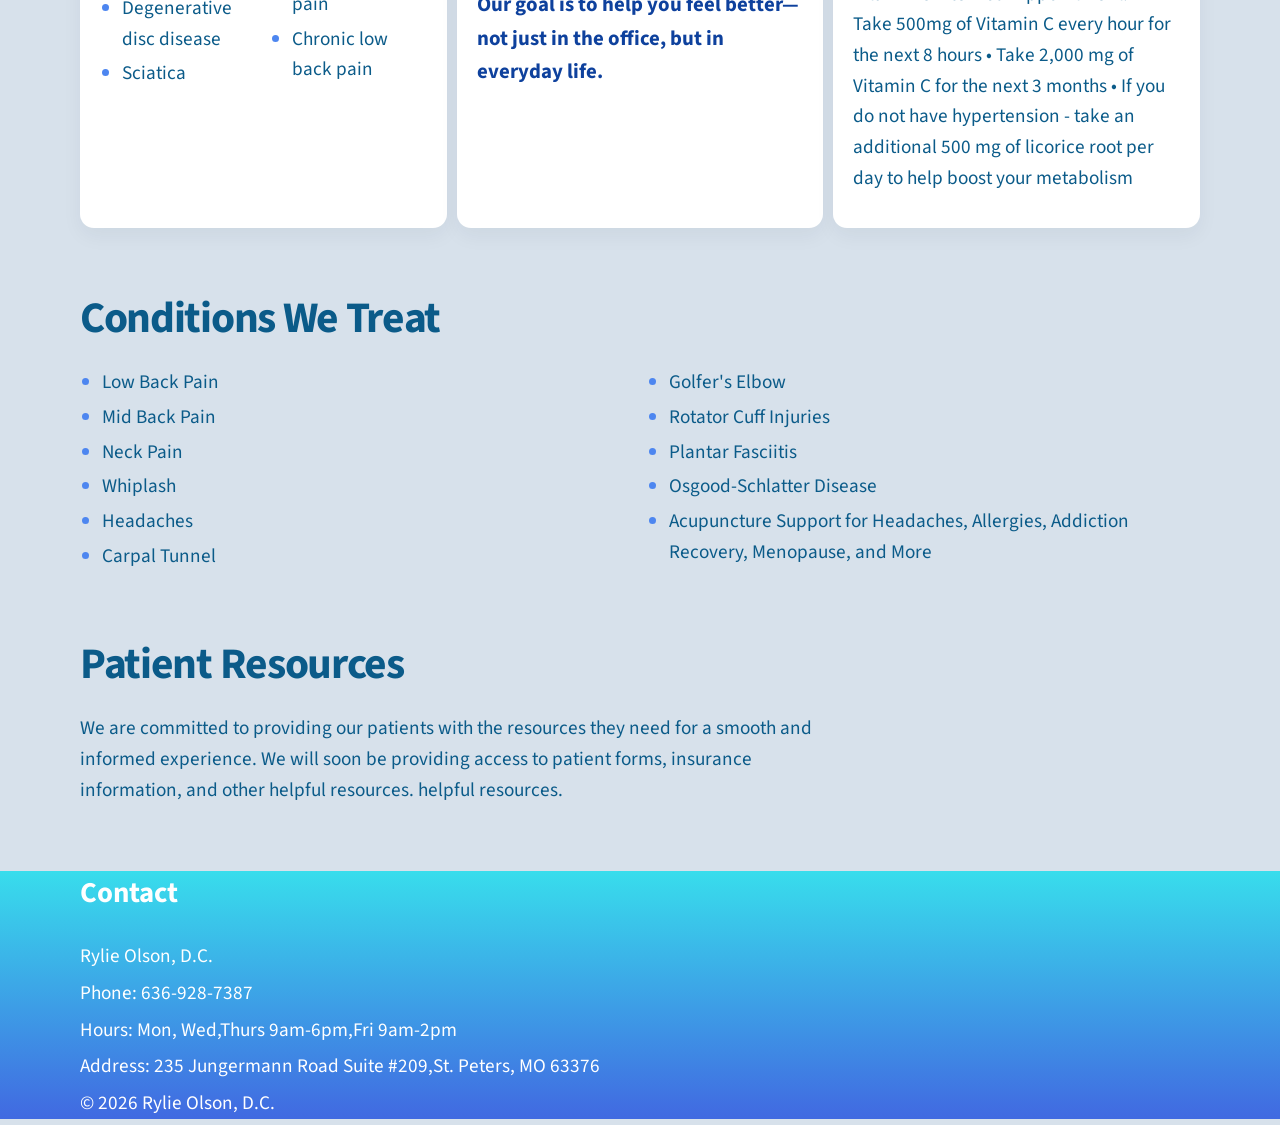
==== commit cc9dc9ed: "added stop smoking" ====
--- a/docs/index.html
+++ b/docs/index.html
@@ -124,7 +124,7 @@
                     </p>
                     <p>
                     <a class="button" href="tel:6369287387" aria-label="Call 636-928-7387">Call for Appointments</a>
-                    <!--<a class="button" href="#auriculotherapy">Auriculotherapy</a>-->
+                    <a class="button" href="#auriculotherapy">STOP SMOKING TODAY WITH AURICULOTHERAPHY!</a>
                     </p>
                     <section id="about" class="section">
                         <h2>About Our Practice</h2>
@@ -305,11 +305,24 @@
                             </ul>
                             <h3>Our goal is to help you feel better—not just in the office, but in everyday life.
                             </h3>
-
-                        
+                    
                         </article>
                         <article id="auriculotherapy">
-
+                           <h3> What is Auriculotherapy?</h3>
+                           <p> Auriculotherapy is a smoking cessation technique that uses small, precise amounts of stimulus to the nerve endings on the exterior to help reduce nicotine cravings, withdrawal symptoms, and the habitual behaviors associated with smoking. The ear is viewed as a microsystem of the entire body. In Traditional Chinese Medicine (TCM), stimulating specific ear points is thought to restore the body's balance and regulate organ function.
+                            Cost:
+                            •	1st Stop Smoking Session = $150 + unlimited free boosters for 6 months
+                            **If you do not smoke!
+                            •	Re-Do Session = $75
+                            •	6 Months of Extra Boosters = $75
+                            Before Your Appointment:
+                            •	DO NOT SMOKE 2 HOURS PRIOR TO YOUR APPOINTMENT
+                            •	Take 1000mg of Vitamin C
+                            After Your Appointment:
+                            •	Take 500mg of Vitamin C every hour for the next 8 hours
+                            •	Take 2,000 mg of Vitamin C for the next 3 months
+                            •	If you do not have hypertension - take an additional 500 mg of licorice root per day to help boost your metabolism
+                            </p>
                         </article>
                     </div>
                 </div>
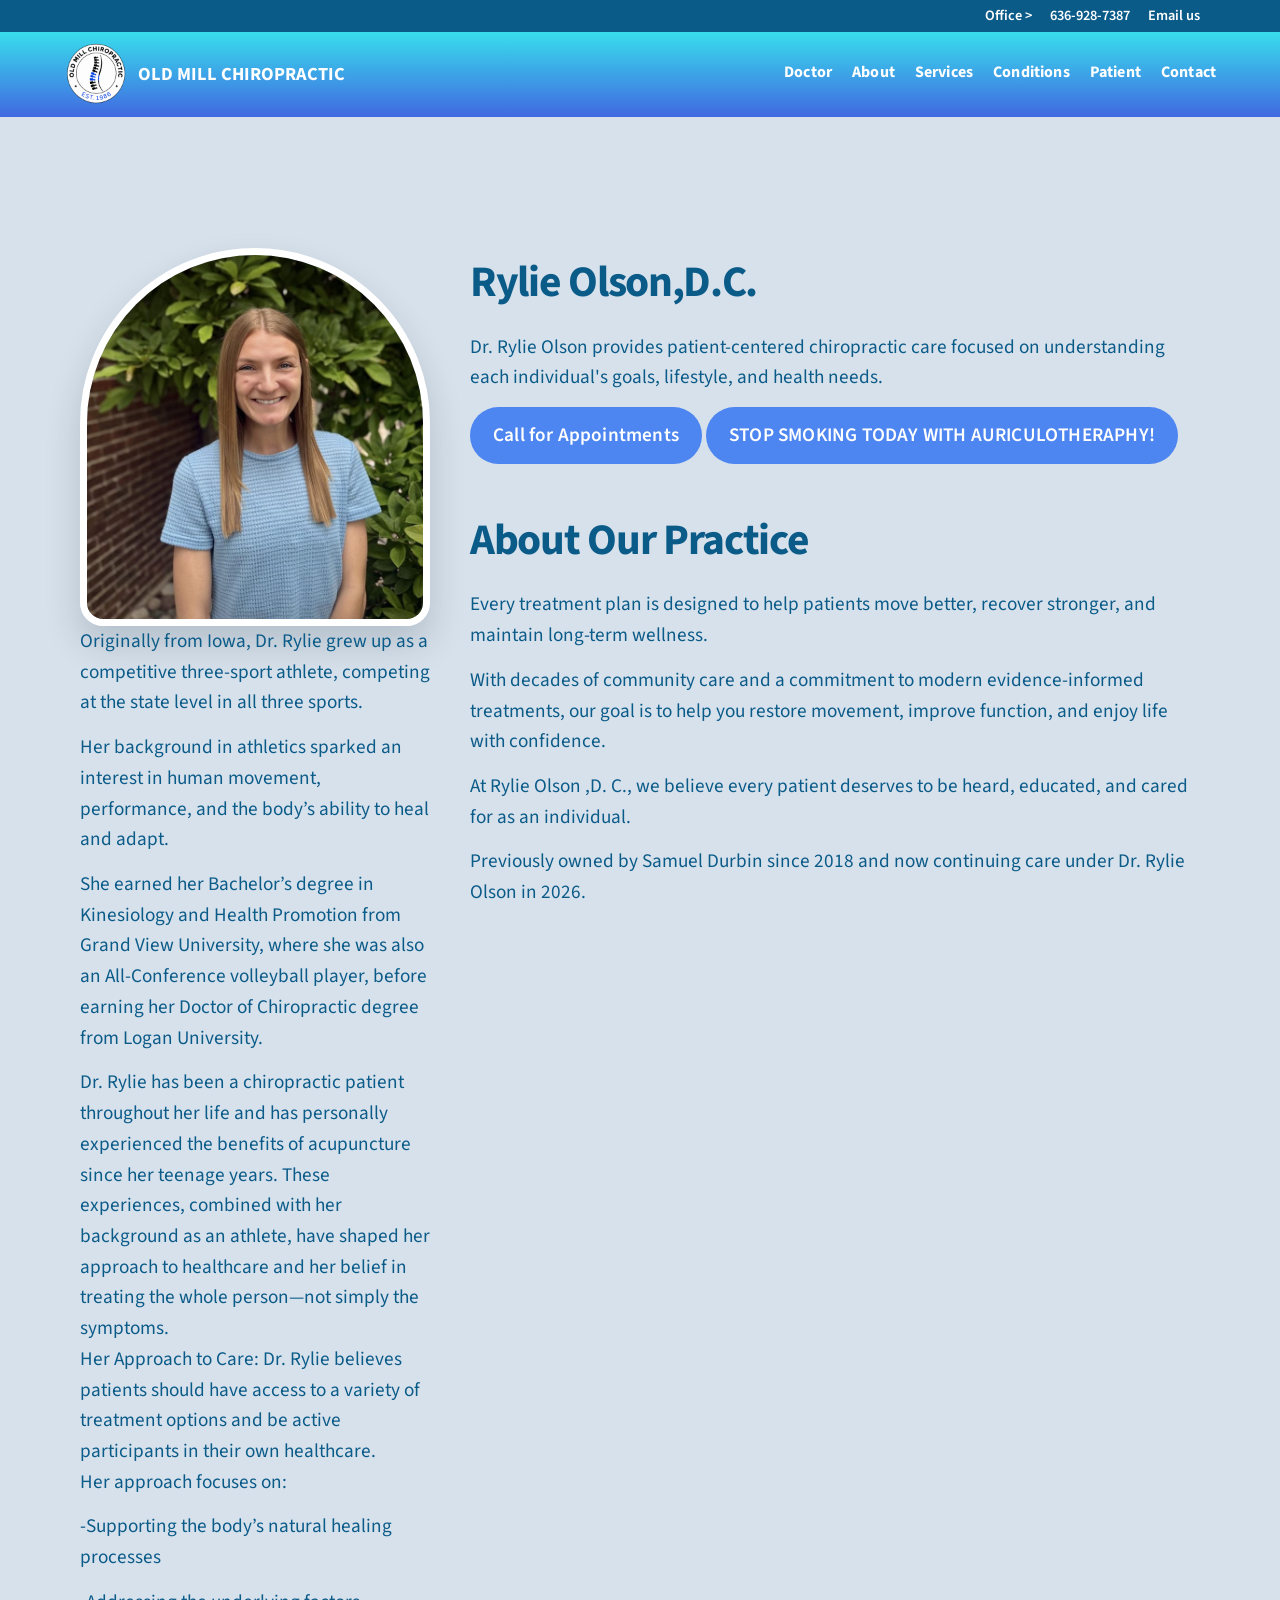
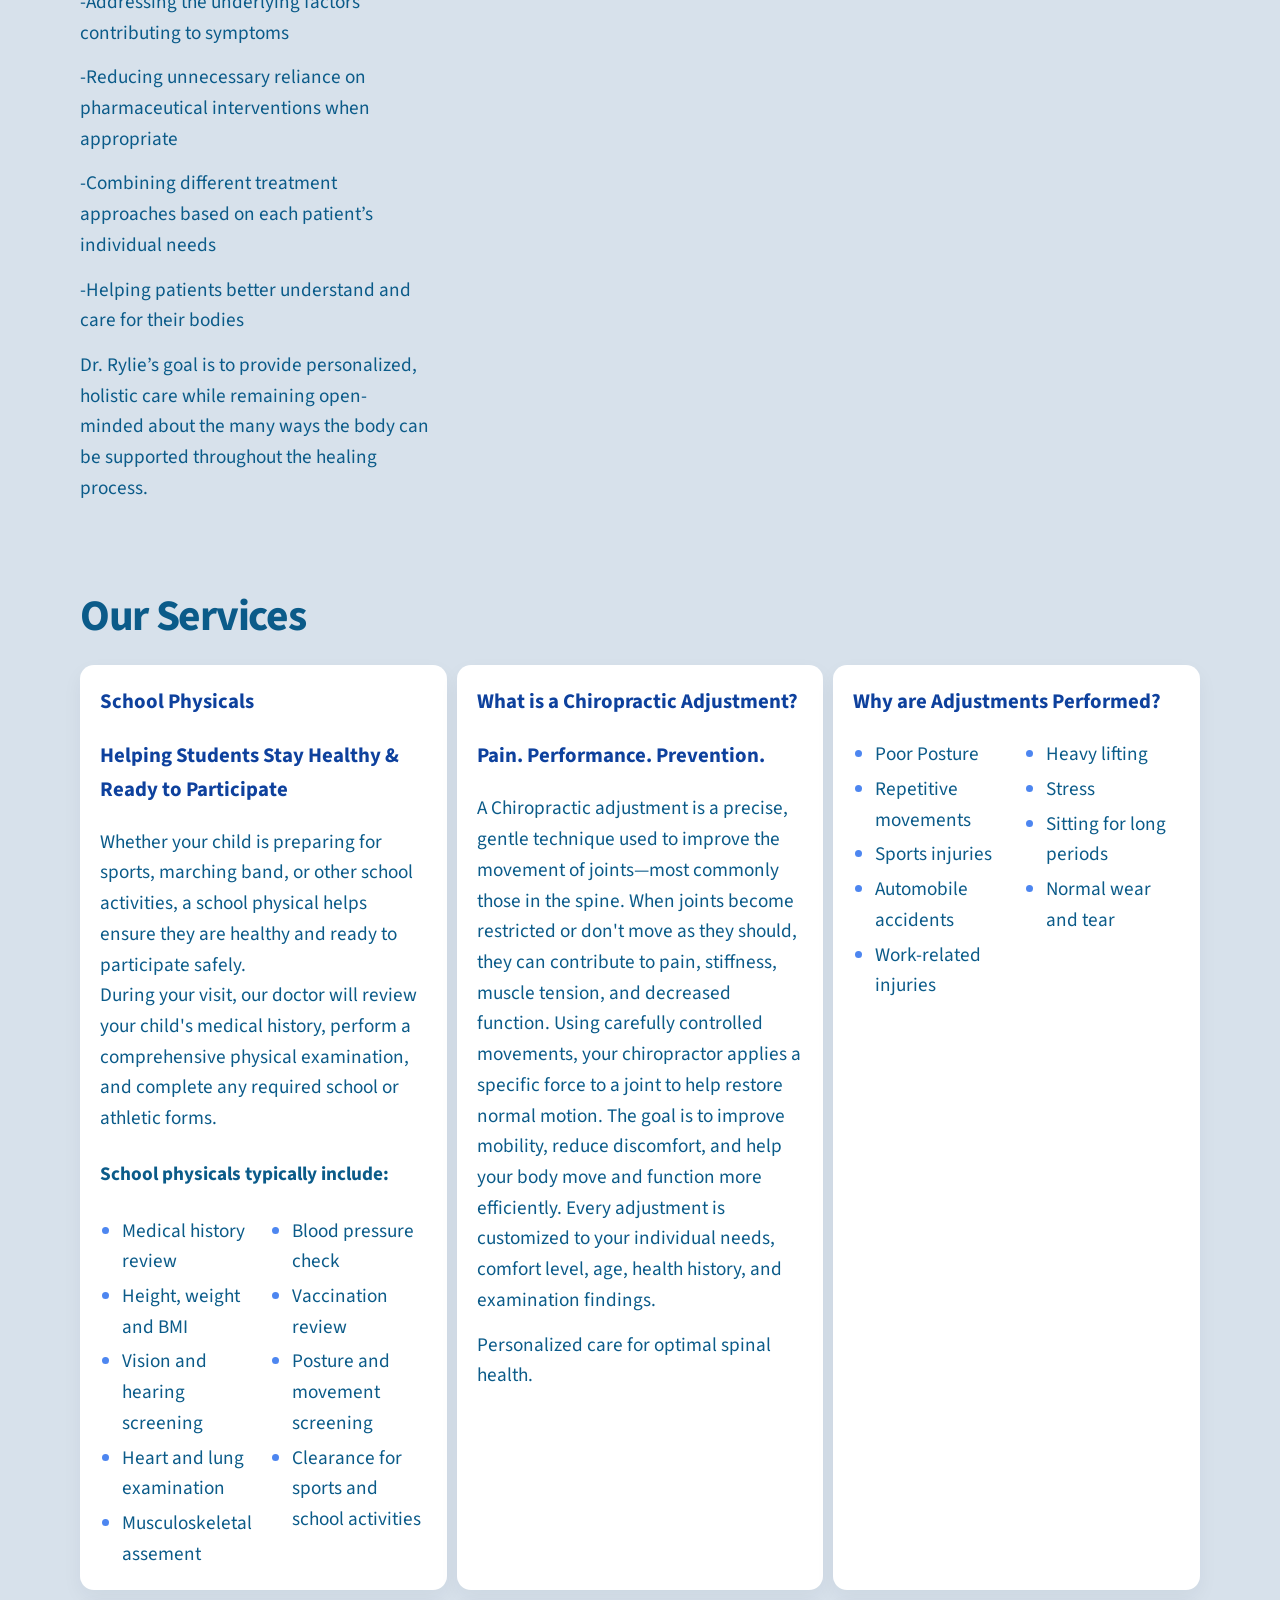
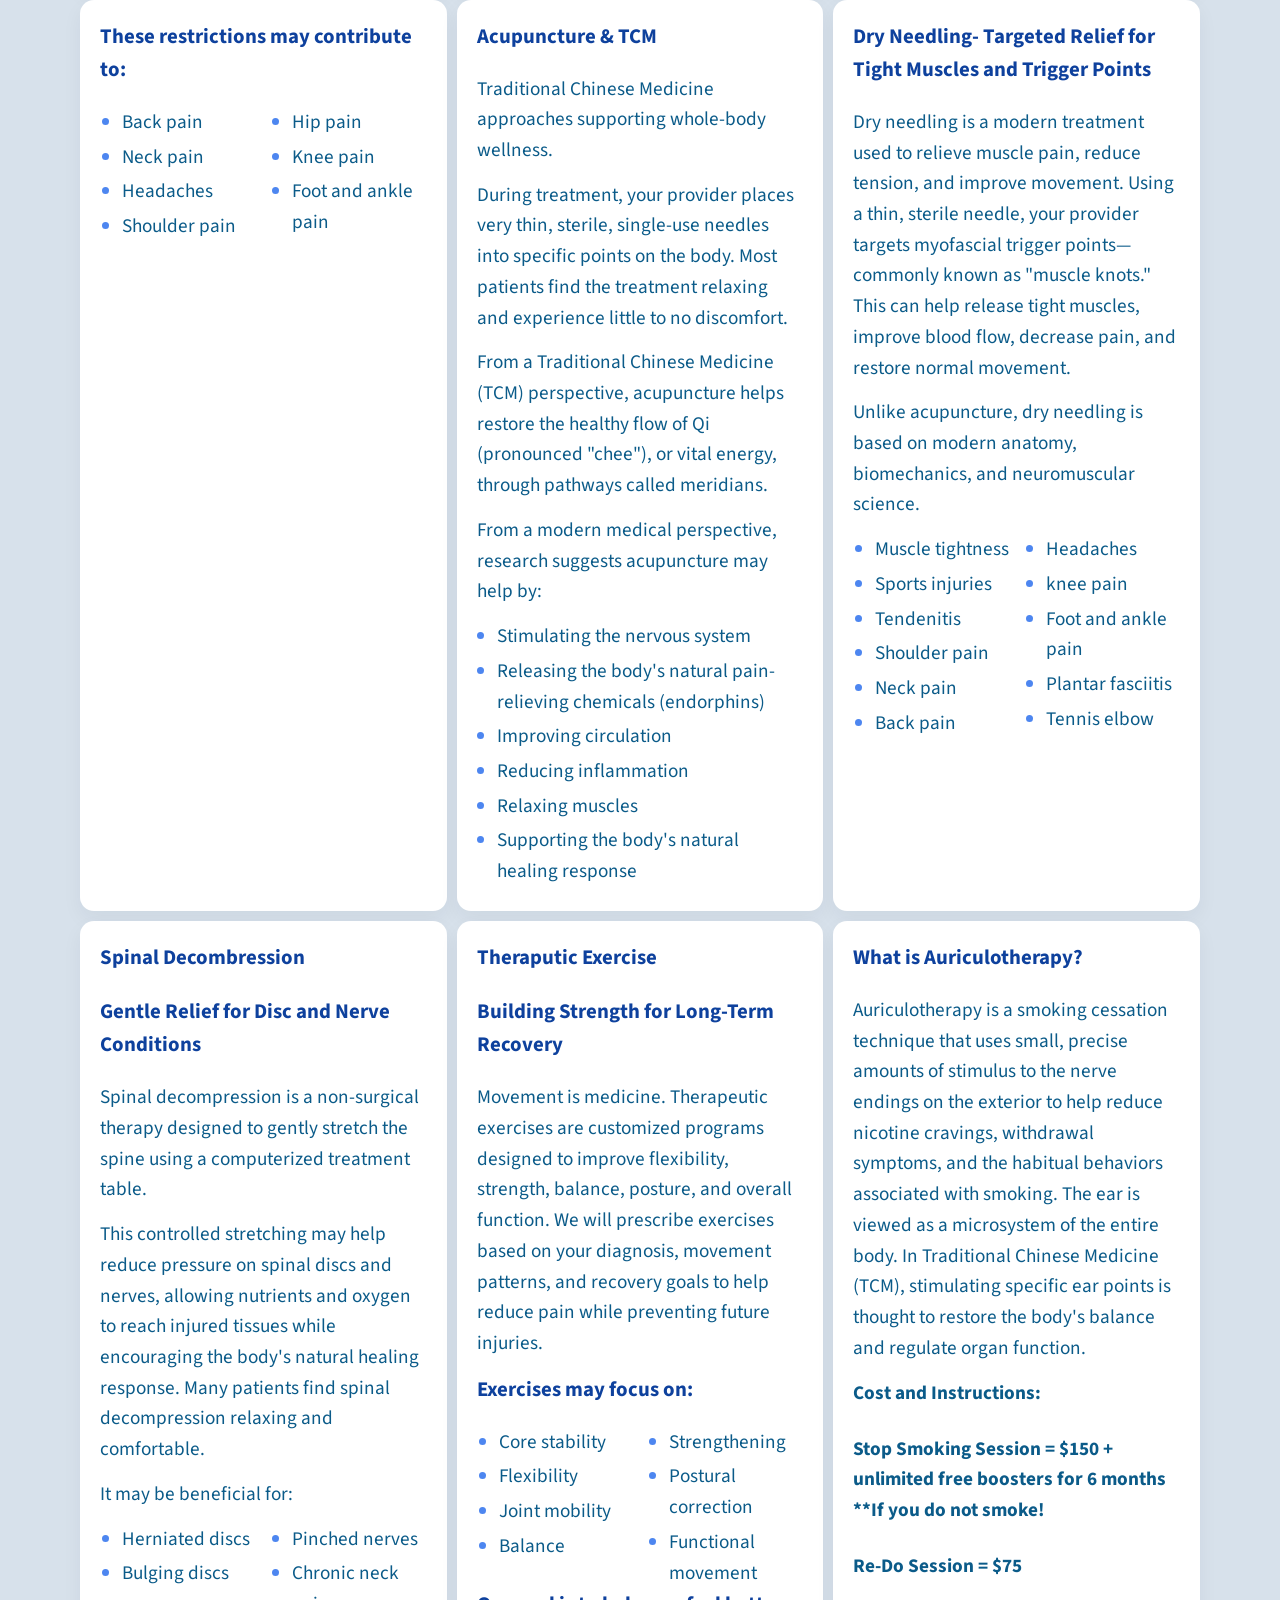
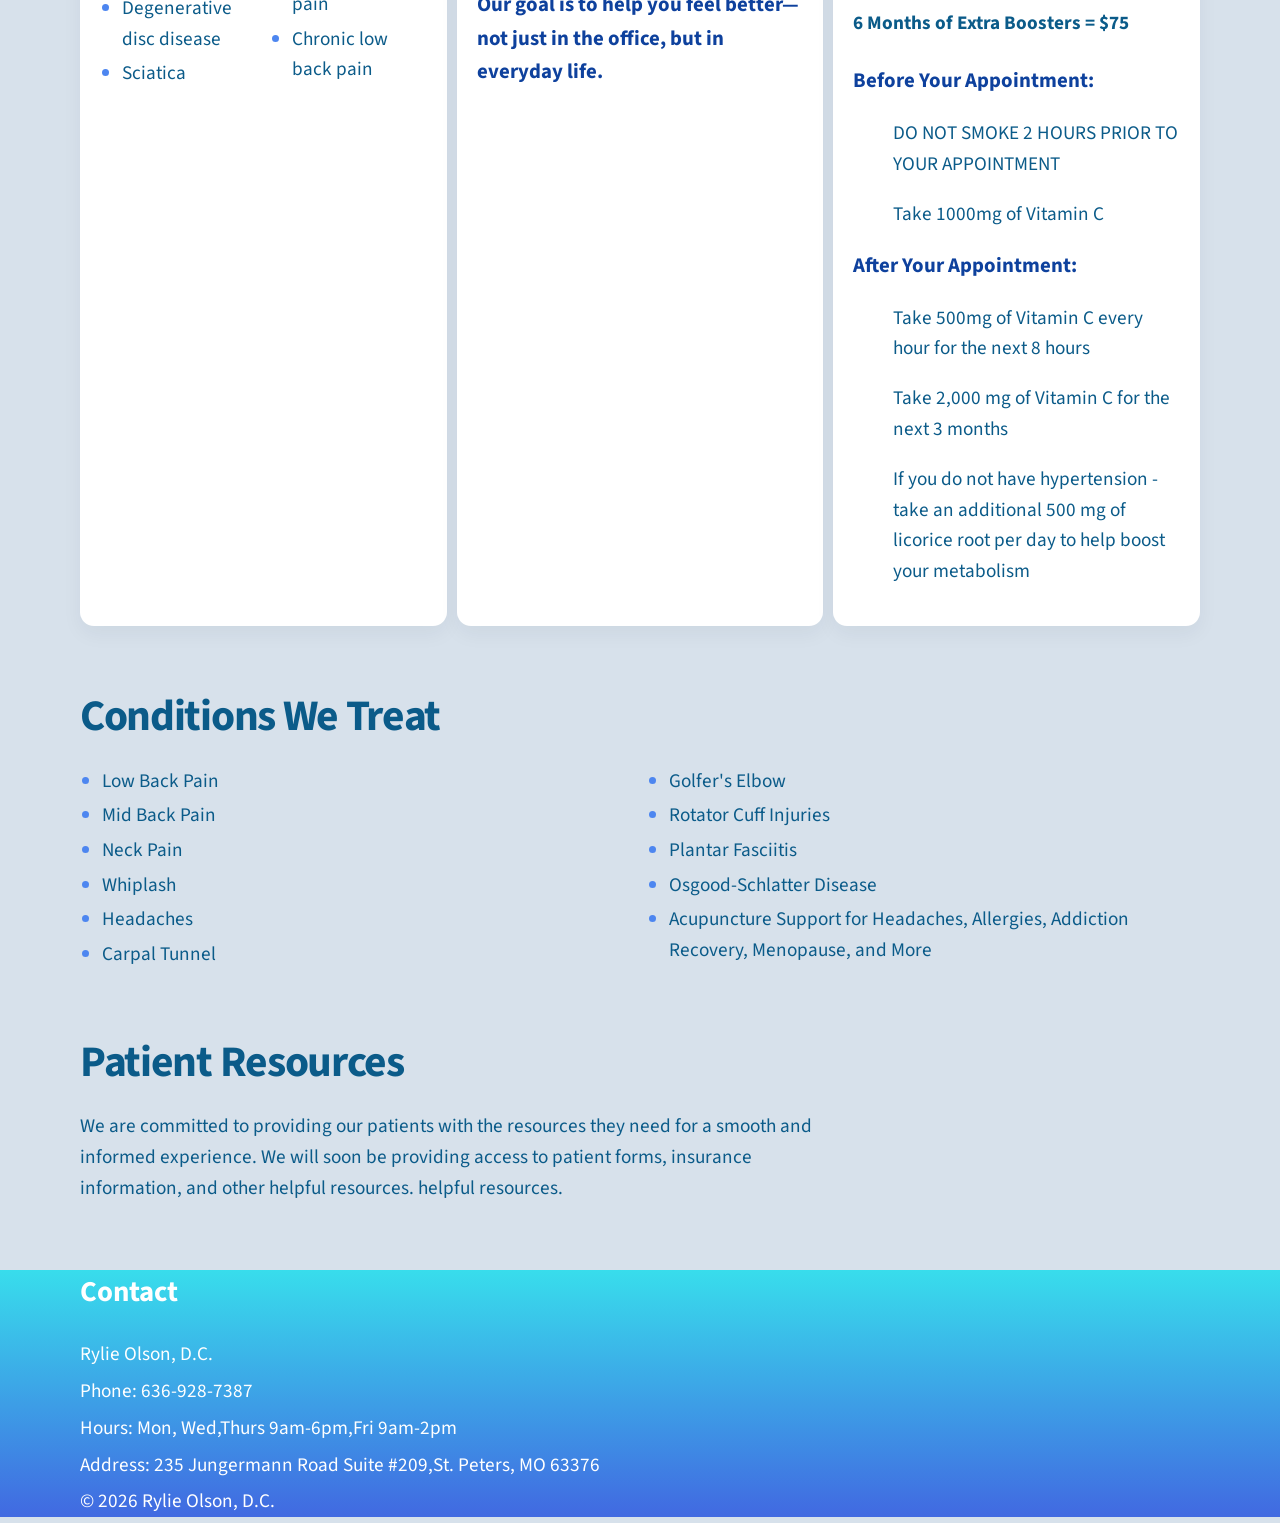
==== commit 7f373640: "Auriculotherapy edits" ====
--- a/docs/index.html
+++ b/docs/index.html
@@ -16,7 +16,7 @@
 <body>
     <div class="top-contact">
         <div class="container">
-            <span>Office</span>
+            <span>Office ></span>
             <a href="tel:6369287387" aria-label="Call 636-928-7387">636-928-7387</a>
             <a href="mailto:dr.rylieolson@gmail.com" aria-label="Email us">Email us</a>
         </div>
@@ -51,6 +51,7 @@
                                 <li><a class="dropdown-item" href="#dry-needling">Dry Needling</a></li>
                                 <li><a class="dropdown-item" href="#spinal-decompression">Spinal Decompression</a></li>
                                 <li><a class="dropdown-item" href="#therapeutic-exercise">Therapeutic Exercise</a></li>
+                                <li><a class="dropdown-item" href="auriculotherapy"></a></li>
                             </ul>
                         </li>
                         <li class="nav-item dropdown">
@@ -71,7 +72,7 @@
                                 <li><a class="dropdown-item" href="#acupuncture-support">Acupuncture Support</a></li>
                             </ul>
                         </li>
-                        <li class="nav-item"><a class="nav-link" href="#patients">Patient Page</a></li>
+                        <li class="nav-item"><a class="nav-link" href="#patients">Patient</a></li>
                         <li class="nav-item"><a class="nav-link" href="#contact">Contact</a></li>
                     </ul>
                 </div>
@@ -282,8 +283,6 @@
                                 <li>Chronic low back pain</li>
                             </ul>
                         </article>
-
-
                         <article id="therapeutic-exercise">
                             <h3>Theraputic Exercise</h3>
                             <h3>Building Strength for Long-Term Recovery</h3>
@@ -305,24 +304,23 @@
                             </ul>
                             <h3>Our goal is to help you feel better—not just in the office, but in everyday life.
                             </h3>
-                    
                         </article>
                         <article id="auriculotherapy">
                            <h3> What is Auriculotherapy?</h3>
                            <p> Auriculotherapy is a smoking cessation technique that uses small, precise amounts of stimulus to the nerve endings on the exterior to help reduce nicotine cravings, withdrawal symptoms, and the habitual behaviors associated with smoking. The ear is viewed as a microsystem of the entire body. In Traditional Chinese Medicine (TCM), stimulating specific ear points is thought to restore the body's balance and regulate organ function.
-                            Cost:
-                            •	1st Stop Smoking Session = $150 + unlimited free boosters for 6 months
-                            **If you do not smoke!
-                            •	Re-Do Session = $75
-                            •	6 Months of Extra Boosters = $75
-                            Before Your Appointment:
-                            •	DO NOT SMOKE 2 HOURS PRIOR TO YOUR APPOINTMENT
-                            •	Take 1000mg of Vitamin C
-                            After Your Appointment:
-                            •	Take 500mg of Vitamin C every hour for the next 8 hours
-                            •	Take 2,000 mg of Vitamin C for the next 3 months
-                            •	If you do not have hypertension - take an additional 500 mg of licorice root per day to help boost your metabolism
-                            </p>
+                            </p>
+                            <p><strong>Cost and Instructions:</strong></p>
+                                <h4>Stop Smoking Session = $150 + unlimited free boosters for 6 months **If you do not smoke!</h4>
+                                <h4>Re-Do Session = $75</h4>
+                               <h4> 6 Months of Extra Boosters = $75</h4>
+                                <h3>Before Your Appointment:</h3>
+                                        <ol>DO NOT SMOKE 2 HOURS PRIOR TO YOUR APPOINTMENT</ol>
+                                        <ol>Take 1000mg of Vitamin C</ol>    
+                                
+                                <h3>After Your Appointment: </h3>
+                                        <ol>Take 500mg of Vitamin C every hour for the next 8 hours</ol>
+                                        <ol>Take 2,000 mg of Vitamin C for the next 3 months</ol>
+                                        <ol>If you do not have hypertension - take an additional 500 mg of licorice root per day to help boost your metabolism</ol>    
                         </article>
                     </div>
                 </div>
--- a/docs/style.css
+++ b/docs/style.css
@@ -124,7 +124,7 @@
     font-size: clamp(.8rem, 1.5vw, 1.15rem);
     font-weight: 700;
     line-height: 1.1;
-    max-width: 12rem;
+  /*  max-width: 12rem;*/
 }
 .navbar-toggler {
     align-items: center;
@@ -162,16 +162,8 @@
 .dropdown-item:focus-visible { background: var(--mist); color: var(--blue-dark); }
 .section { padding: 28px 0; }
 .main { background: var(--linen); padding: 56px 0; }
-/*
-.hero { overflow: hidden;  background: linear-gradient(120deg, #f5faff 0%, var(--linen) 60%, #dceaff 100%); }
-.hero-content { display: grid; grid-template-columns: 1.3fr .7fr; align-items: center; gap: 64px; }
-.hero-copy { max-width: 690px; }
-.eyebrow { color: var(--blue); font-size: .8rem; font-weight: 700; letter-spacing: .13em; margin: 0 0 10px; text-transform: uppercase; }
-h1, h2, h3 { color: var(--ink); font-weight: 600; line-height: 1.12; }
-.hero h1 { font-size: clamp(2.5rem, 5vw, 4.6rem); letter-spacing: -.04em; margin: 0; }
-.hero p:not(.eyebrow) { color: var(--muted); font-size: 1.15rem; margin: 22px 0 30px; max-width: 630px; }
-.hero-mark { justify-self: center; max-width: 330px; width: 100%; filter: drop-shadow(0 18px 18px rgba(16, 38, 58, .16)); }
-*/
+
+.button{padding:10px}
 .button { background: var(--blue); border-radius: 999px; color: var(--white); display: inline-block; font-weight: 600; letter-spacing: .01em; padding: 13px 23px; text-decoration: none; transition: background .2s ease, transform .2s ease; }
 .button:hover, .button:focus-visible { background: var(--blue-dark); transform: translateY(-2px); }
 .back-to-nav { color: var(--teal); font-weight: 700; text-decoration: none; }
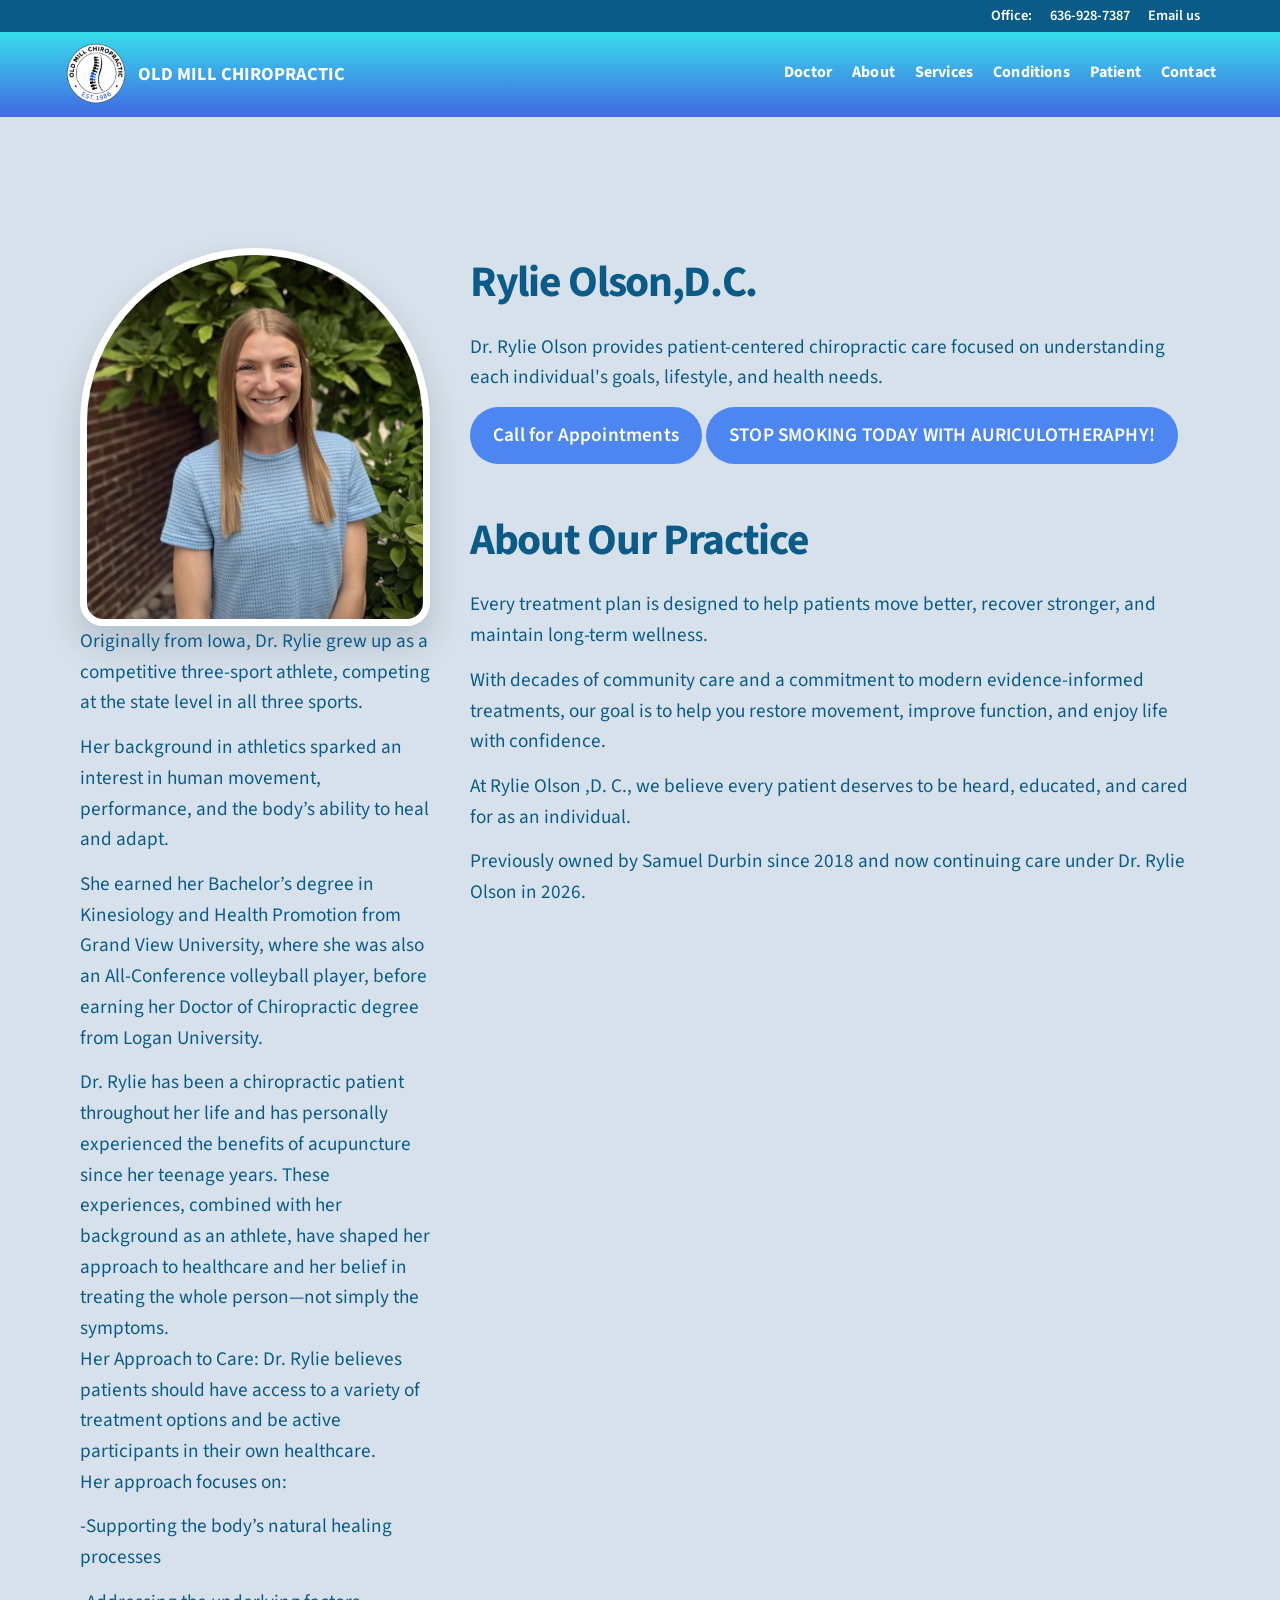
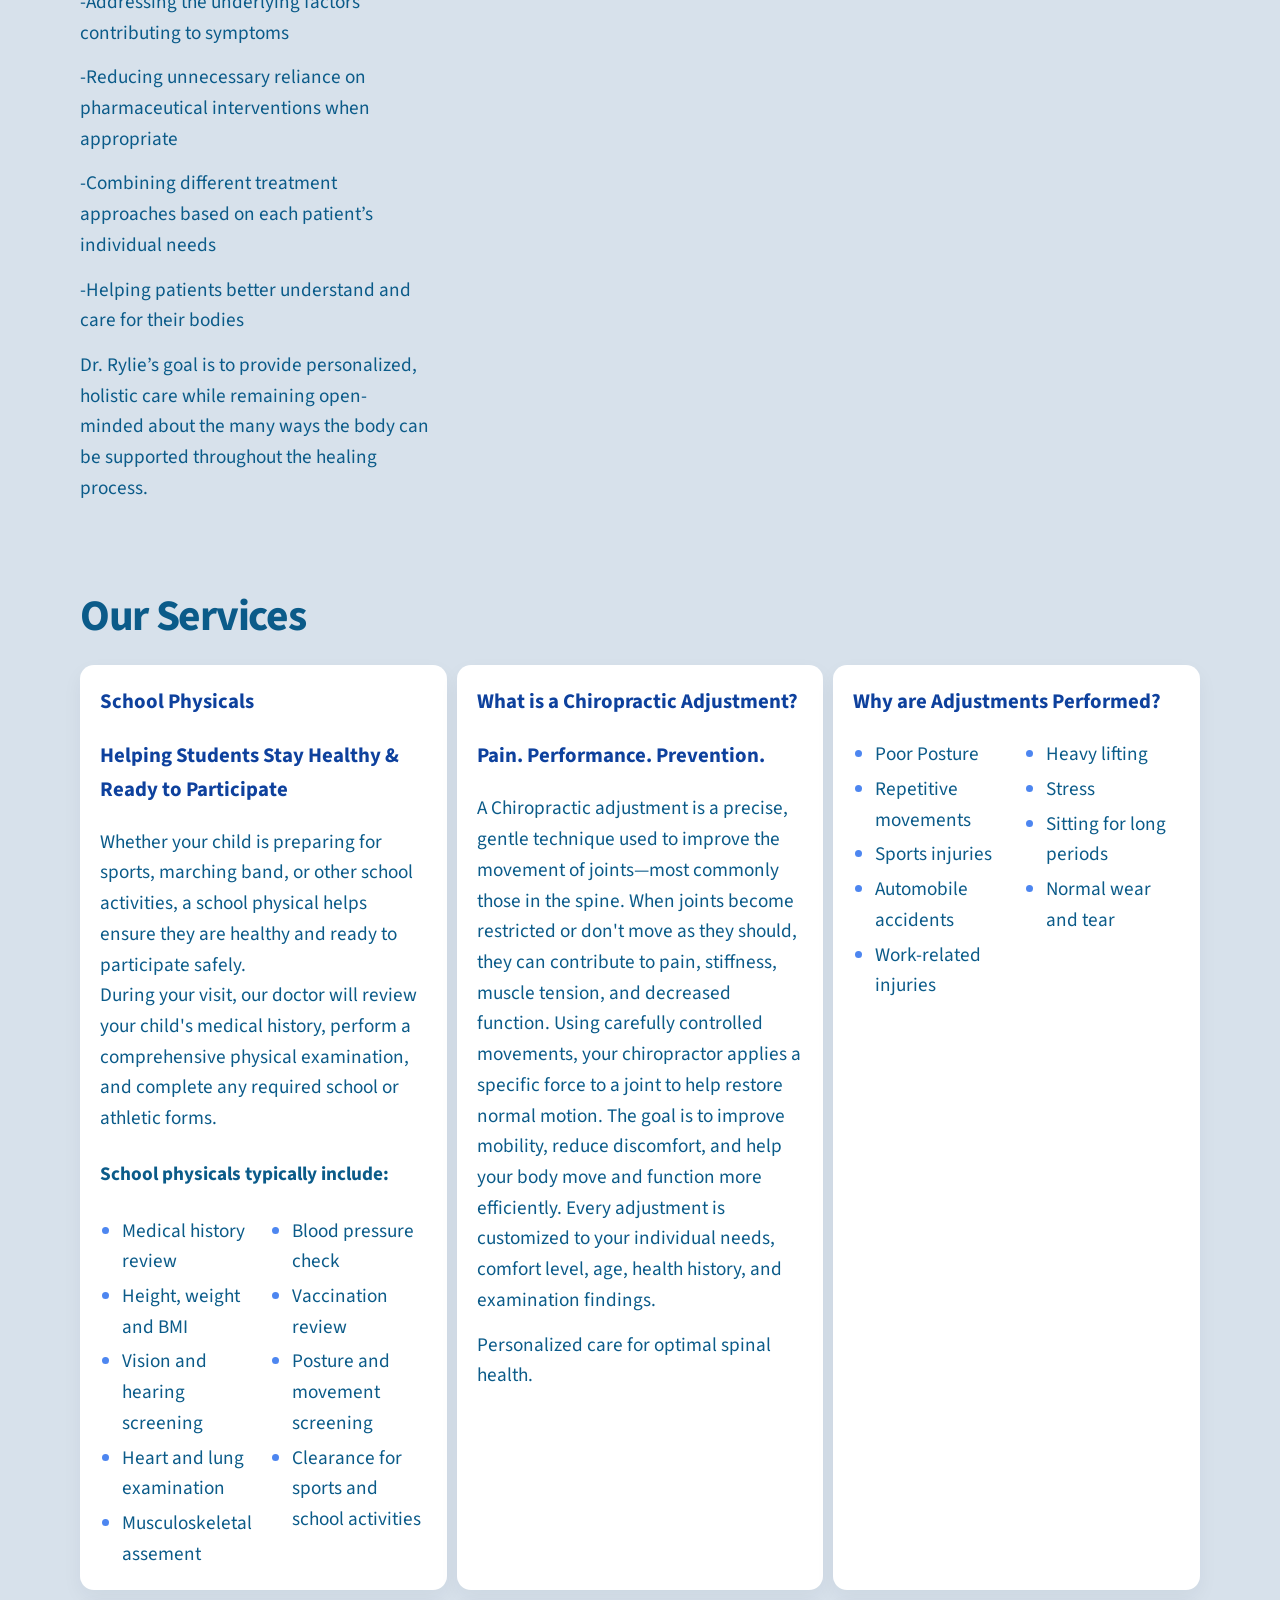
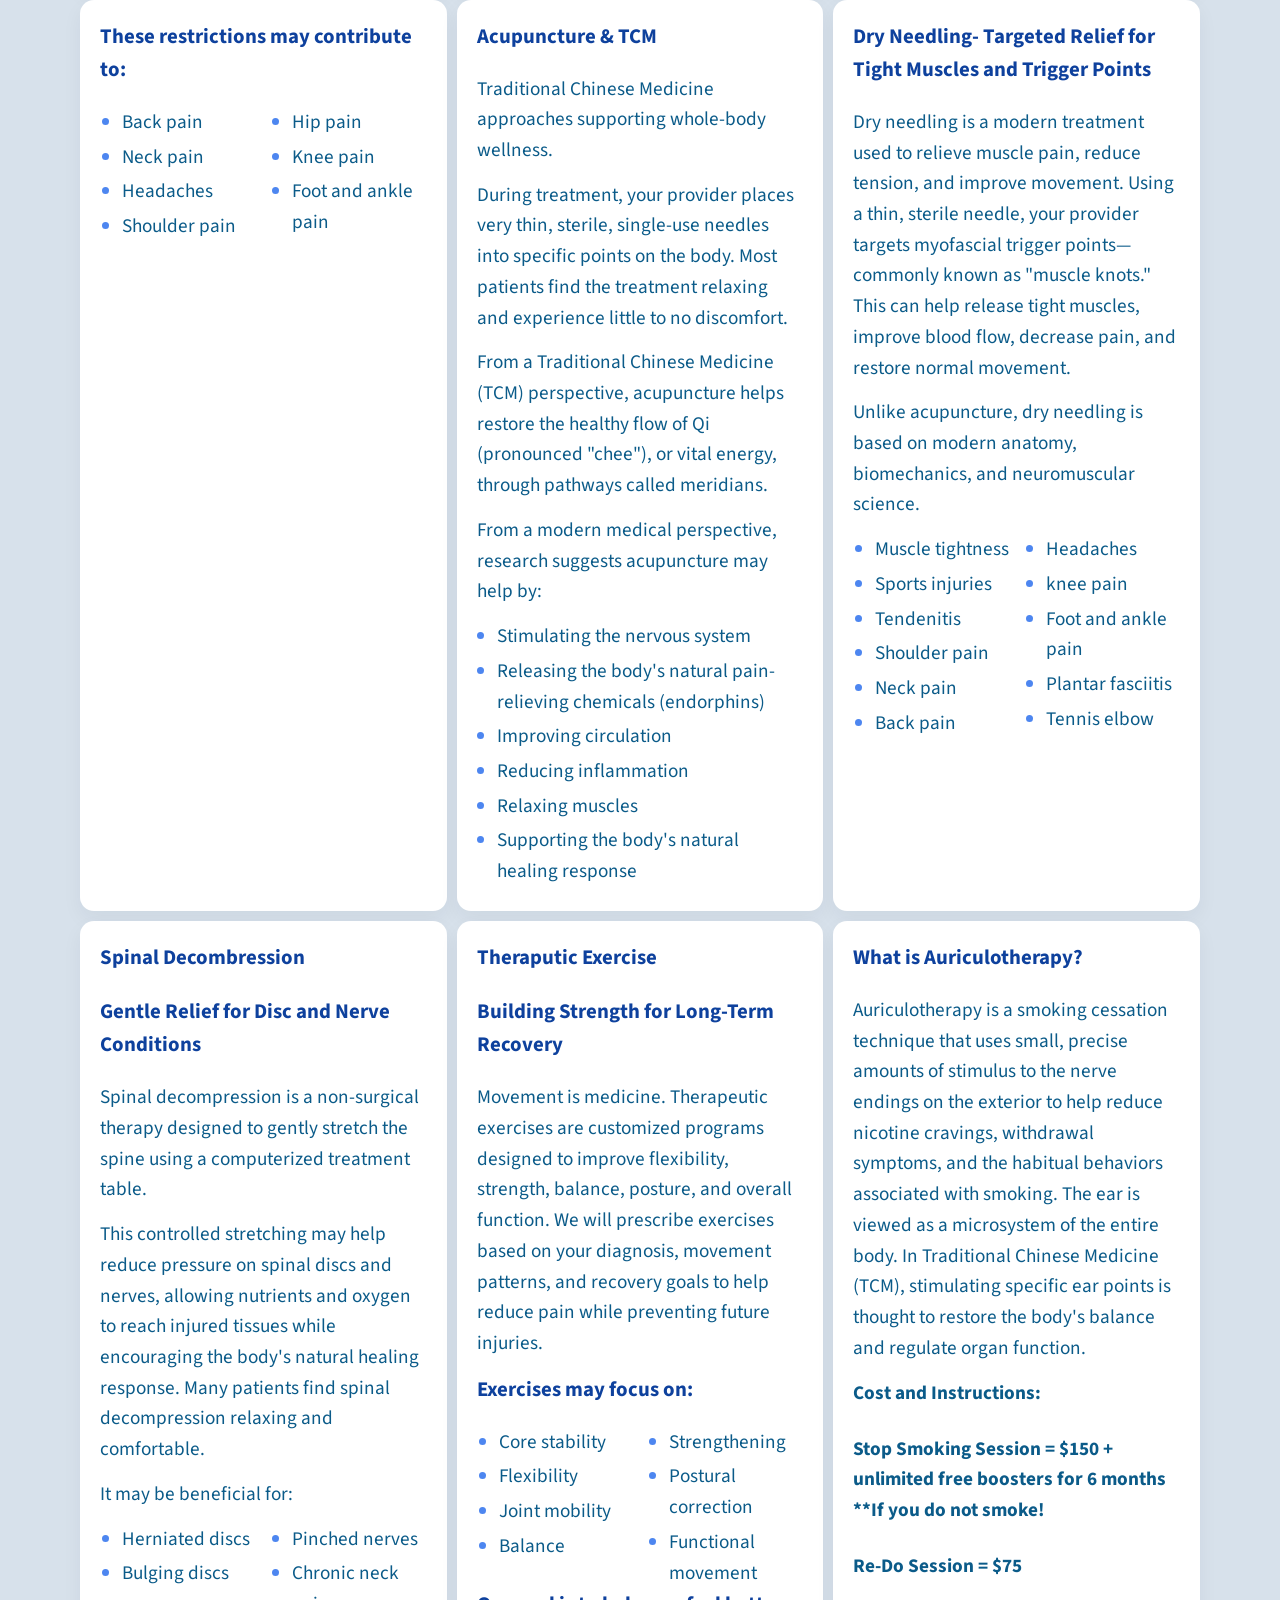
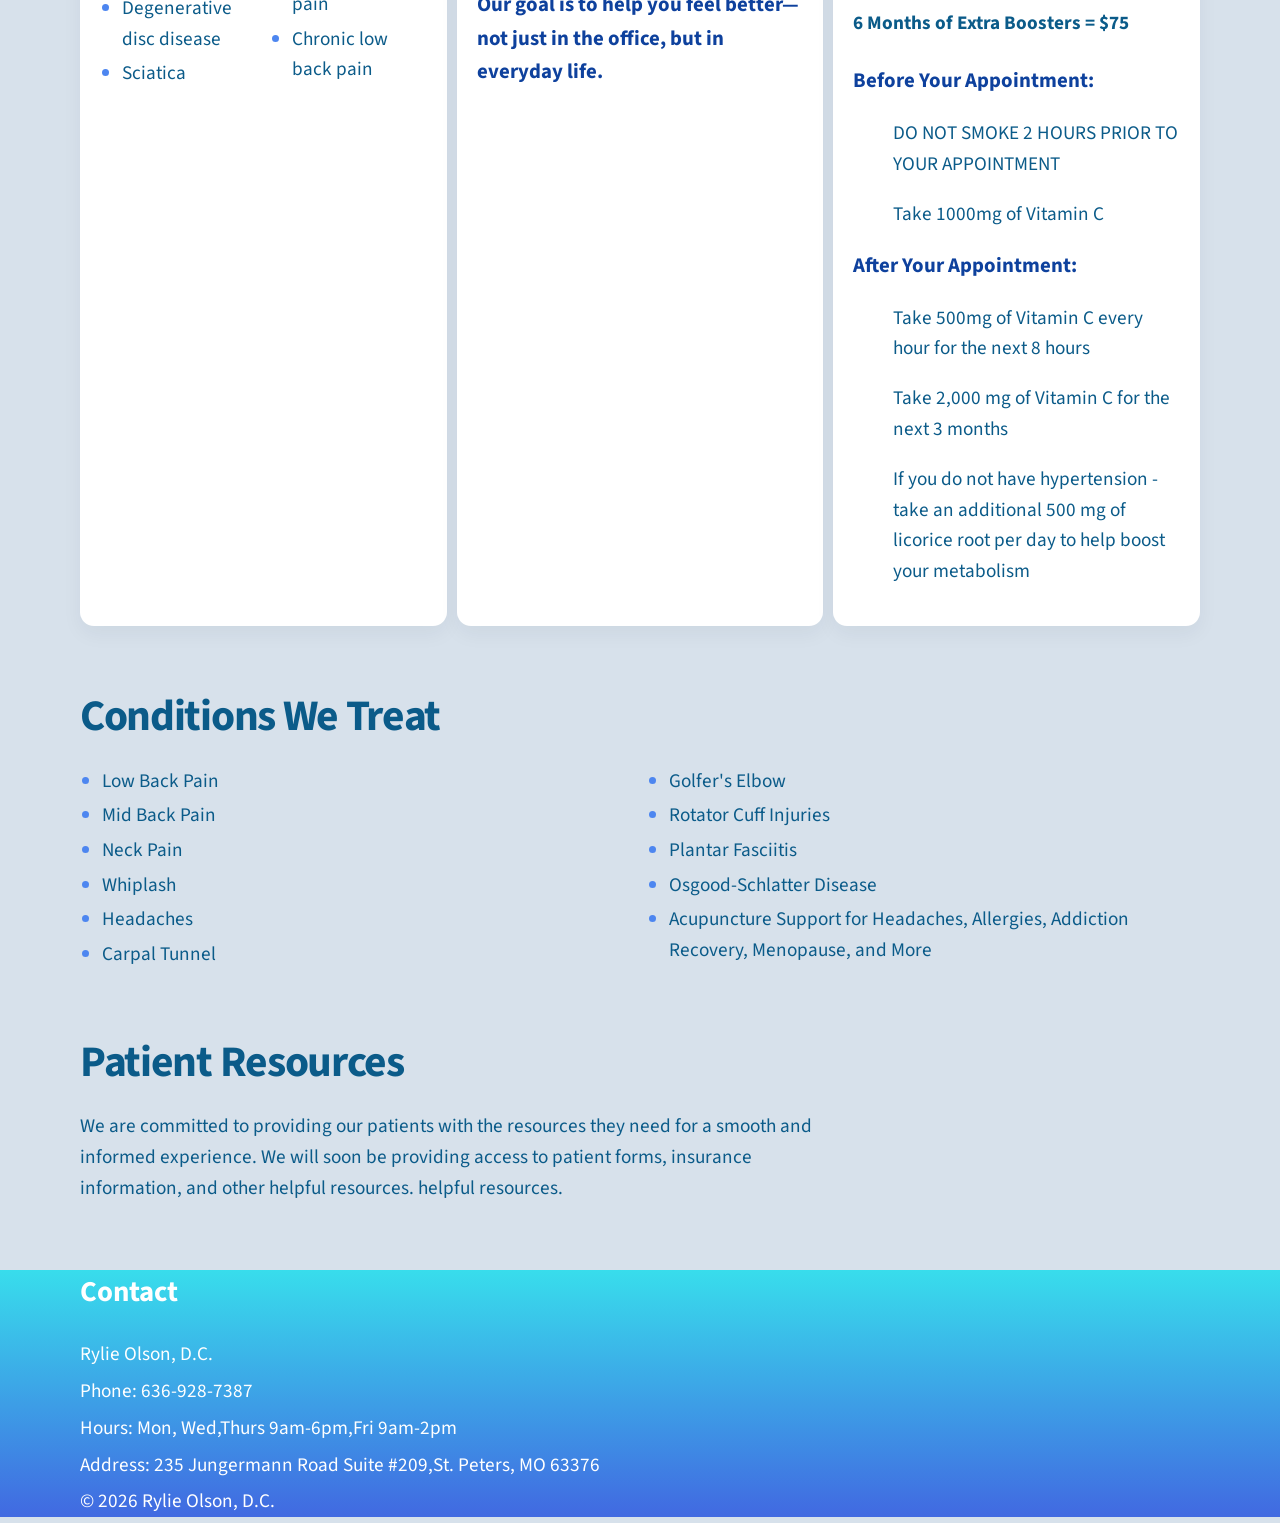
==== commit 9ae654e7: "change  to colon after Office" ====
--- a/docs/index.html
+++ b/docs/index.html
@@ -16,7 +16,7 @@
 <body>
     <div class="top-contact">
         <div class="container">
-            <span>Office ></span>
+            <span>Office:</span>
             <a href="tel:6369287387" aria-label="Call 636-928-7387">636-928-7387</a>
             <a href="mailto:dr.rylieolson@gmail.com" aria-label="Email us">Email us</a>
         </div>
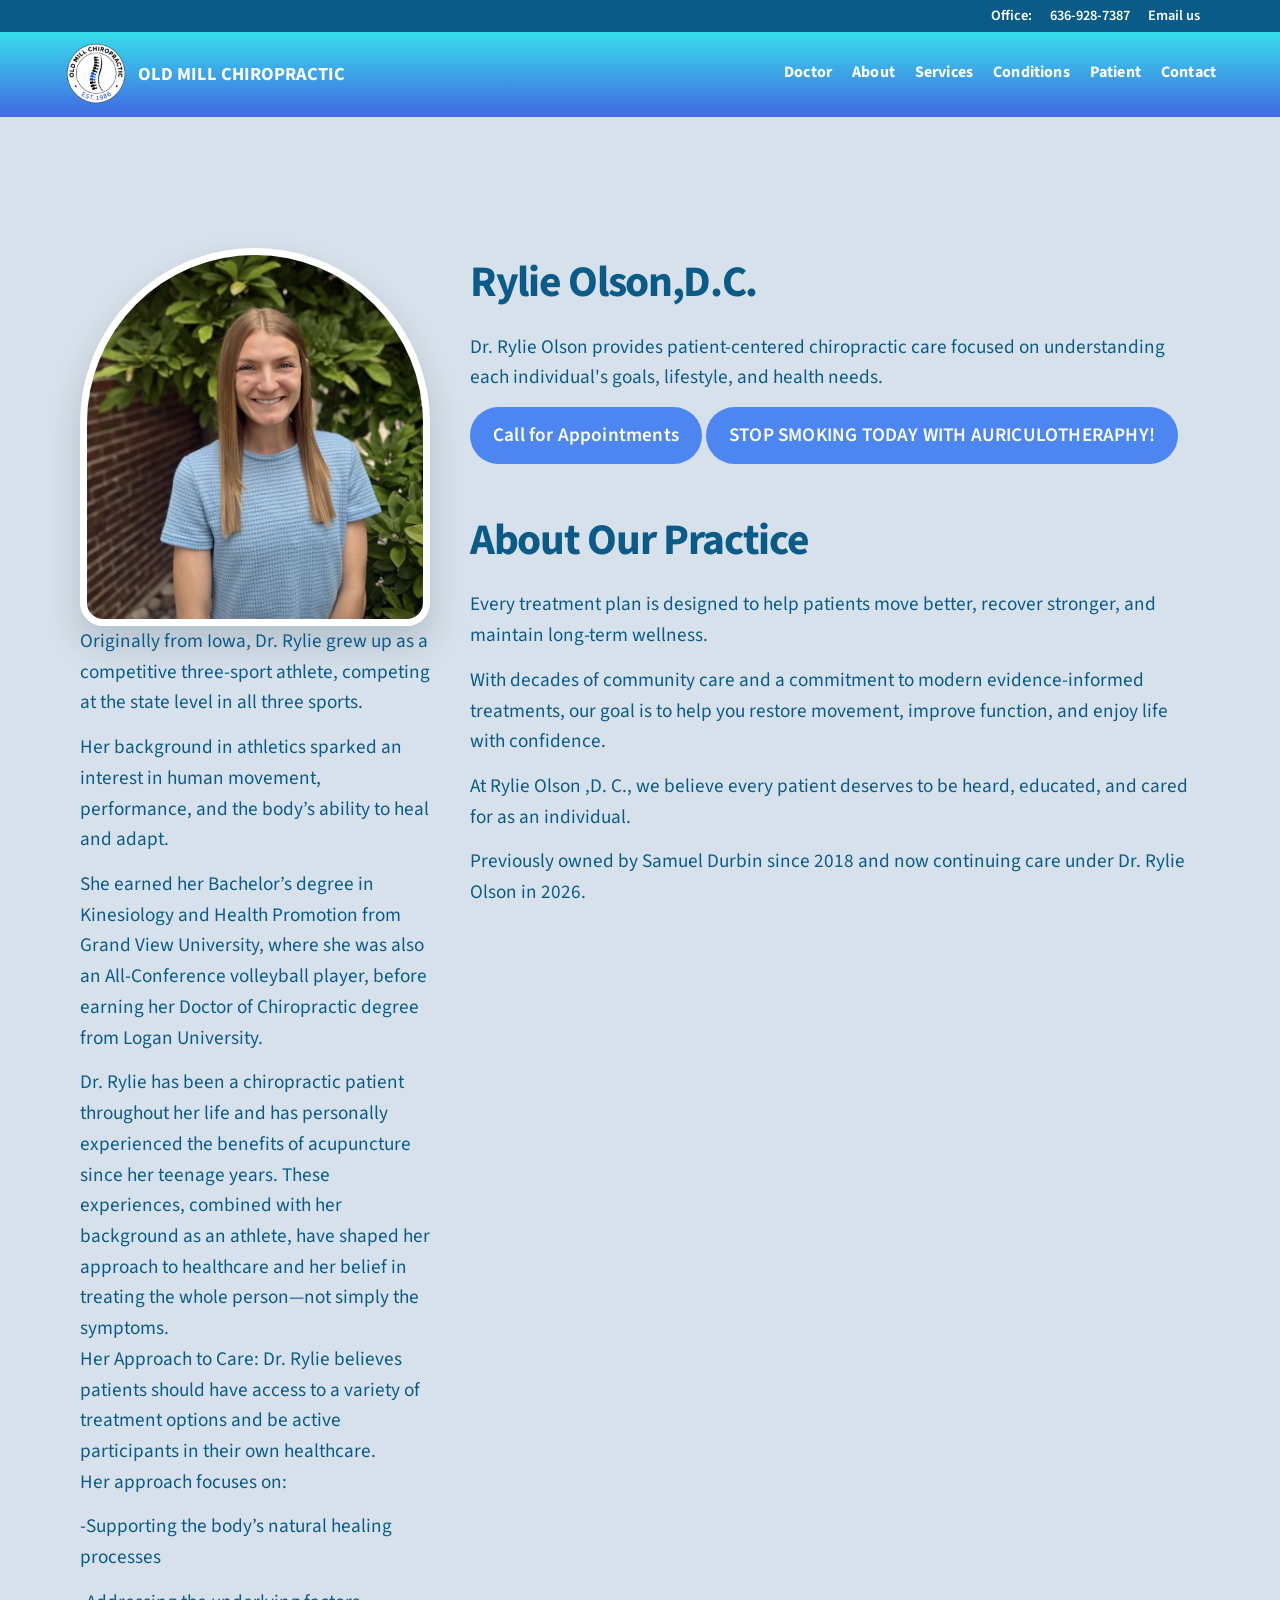
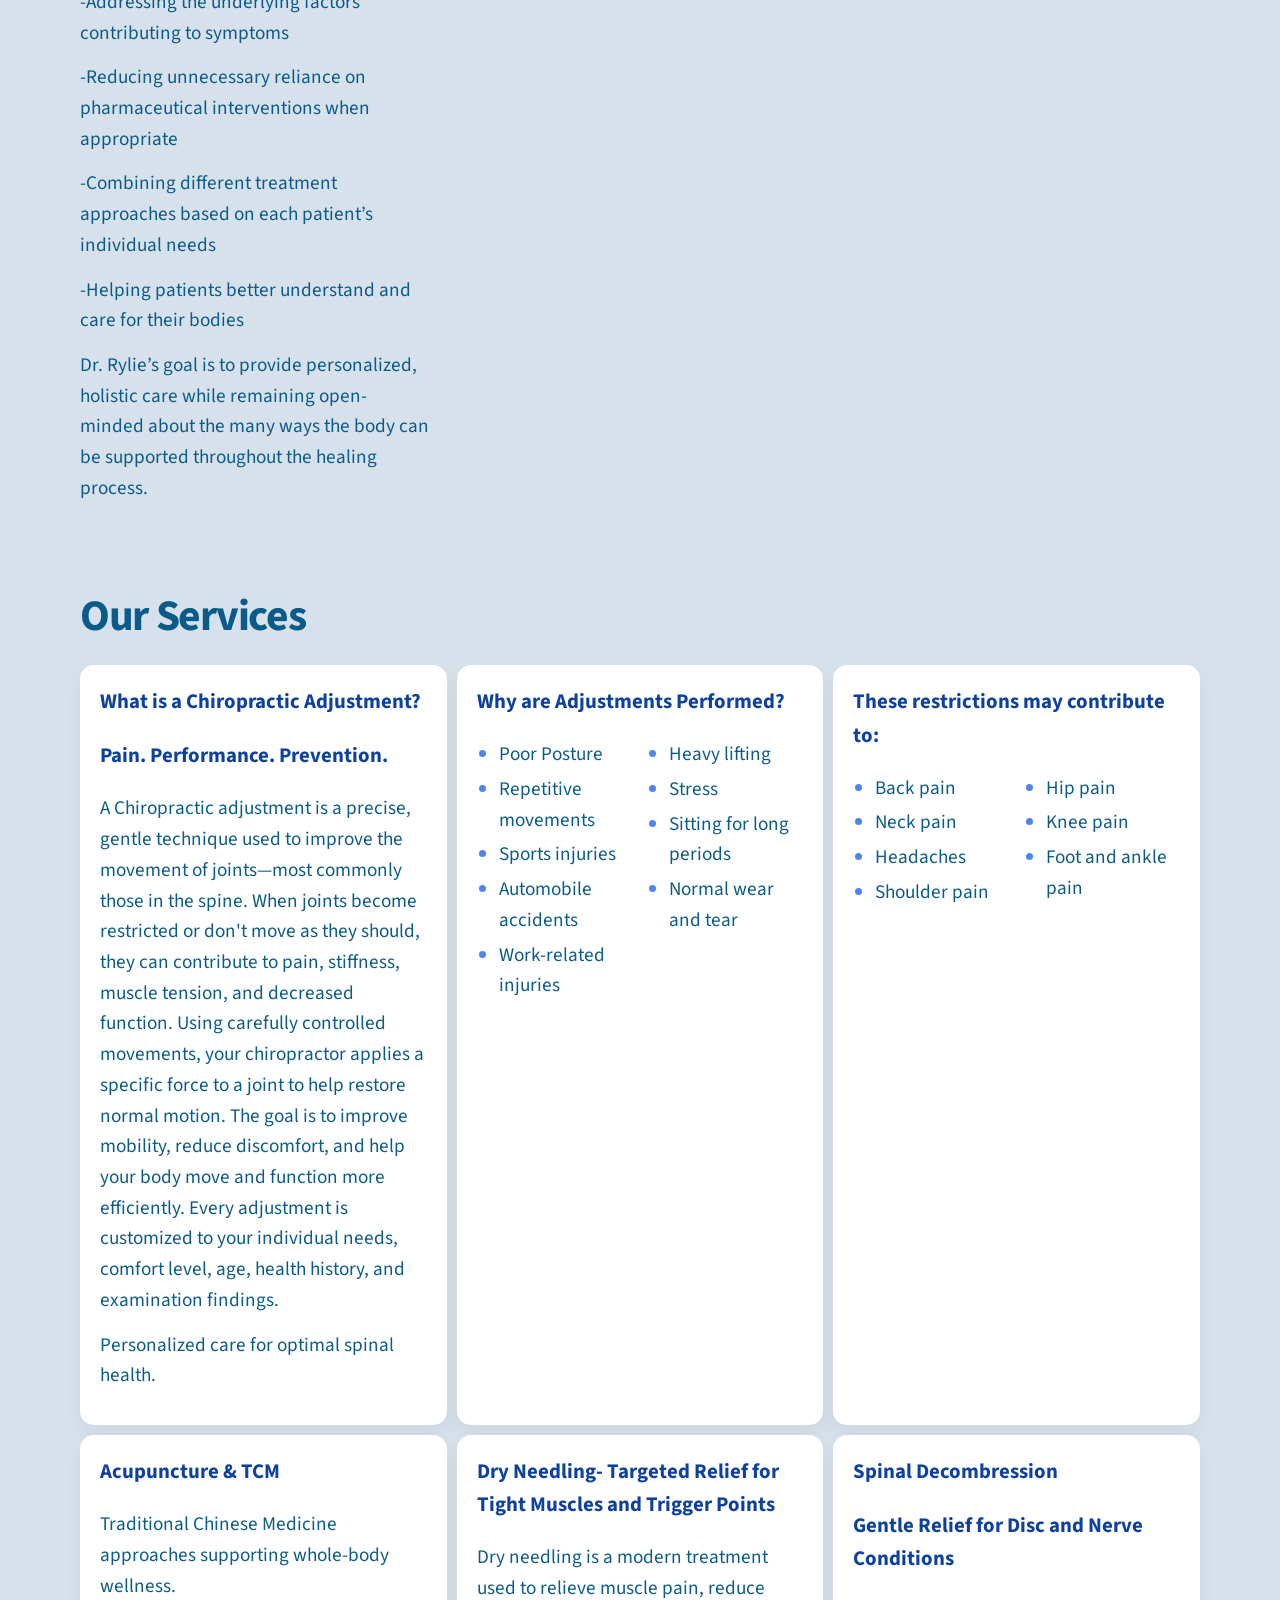
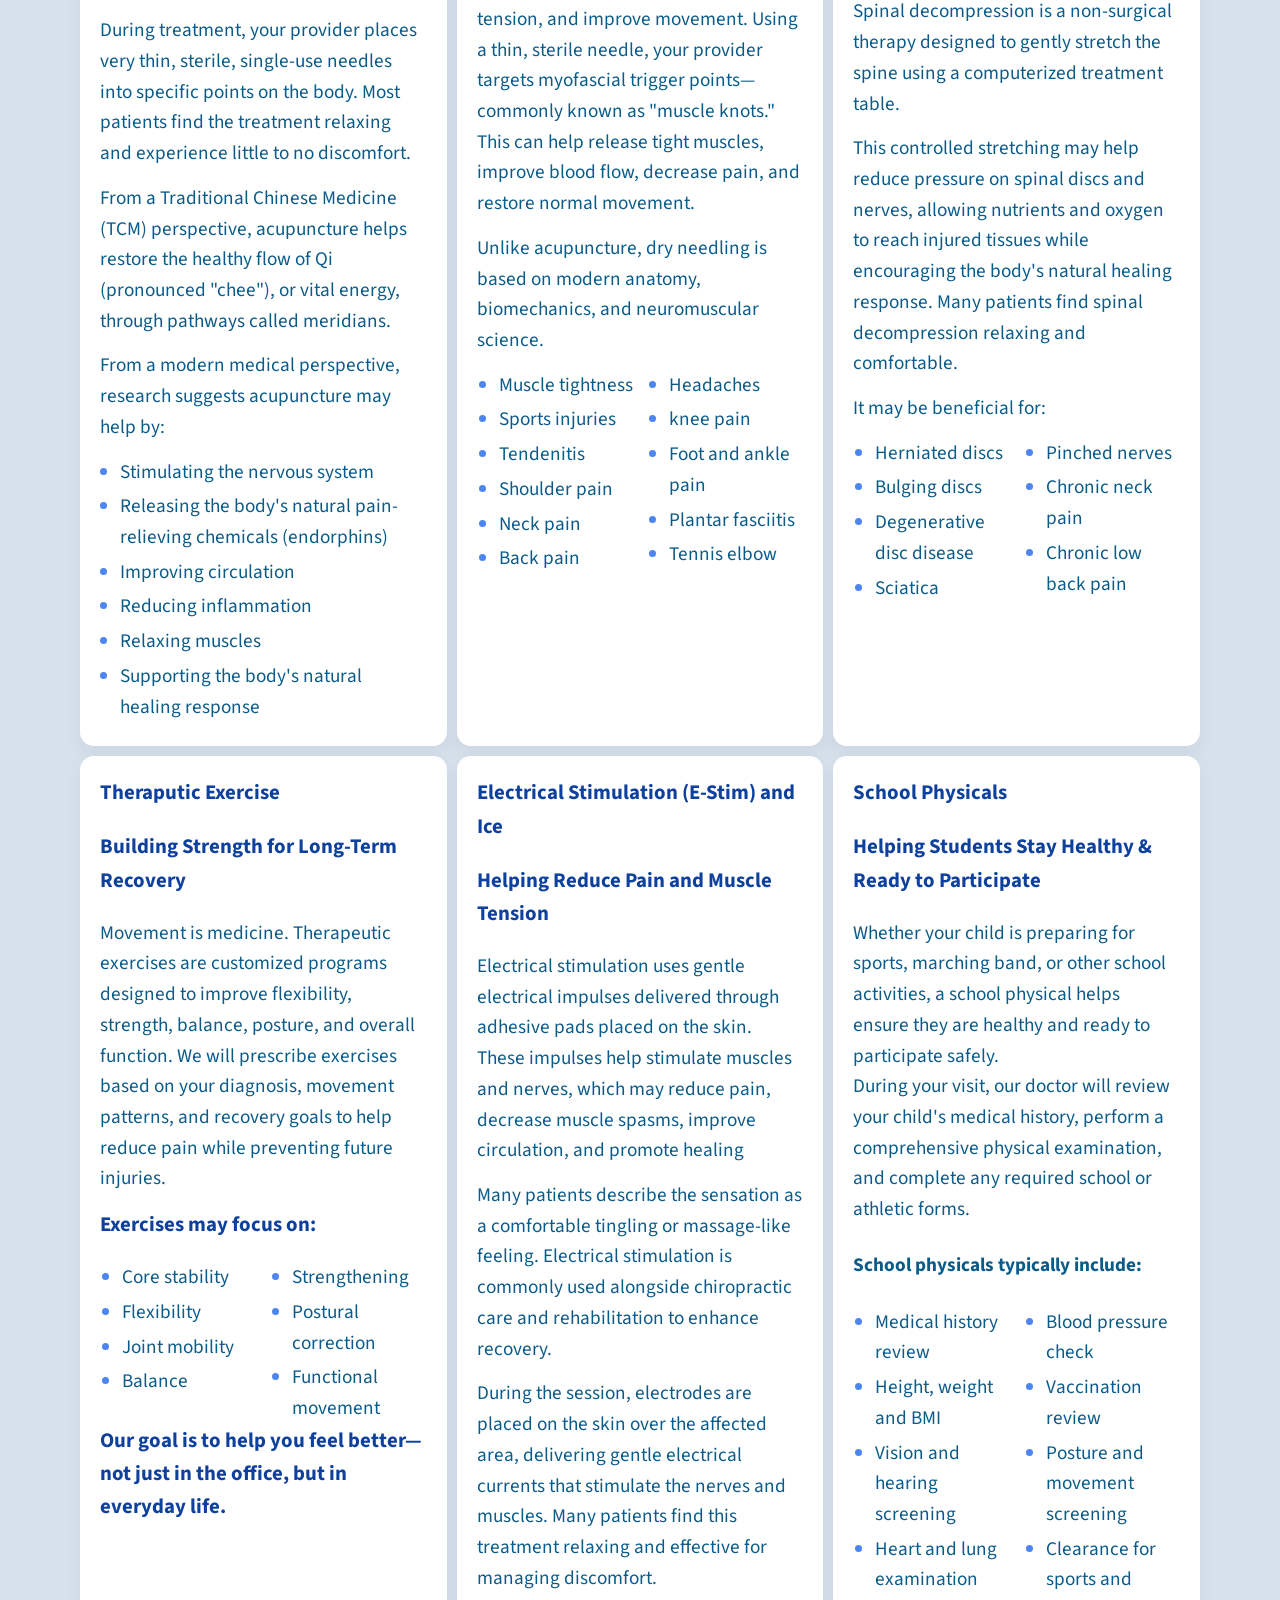
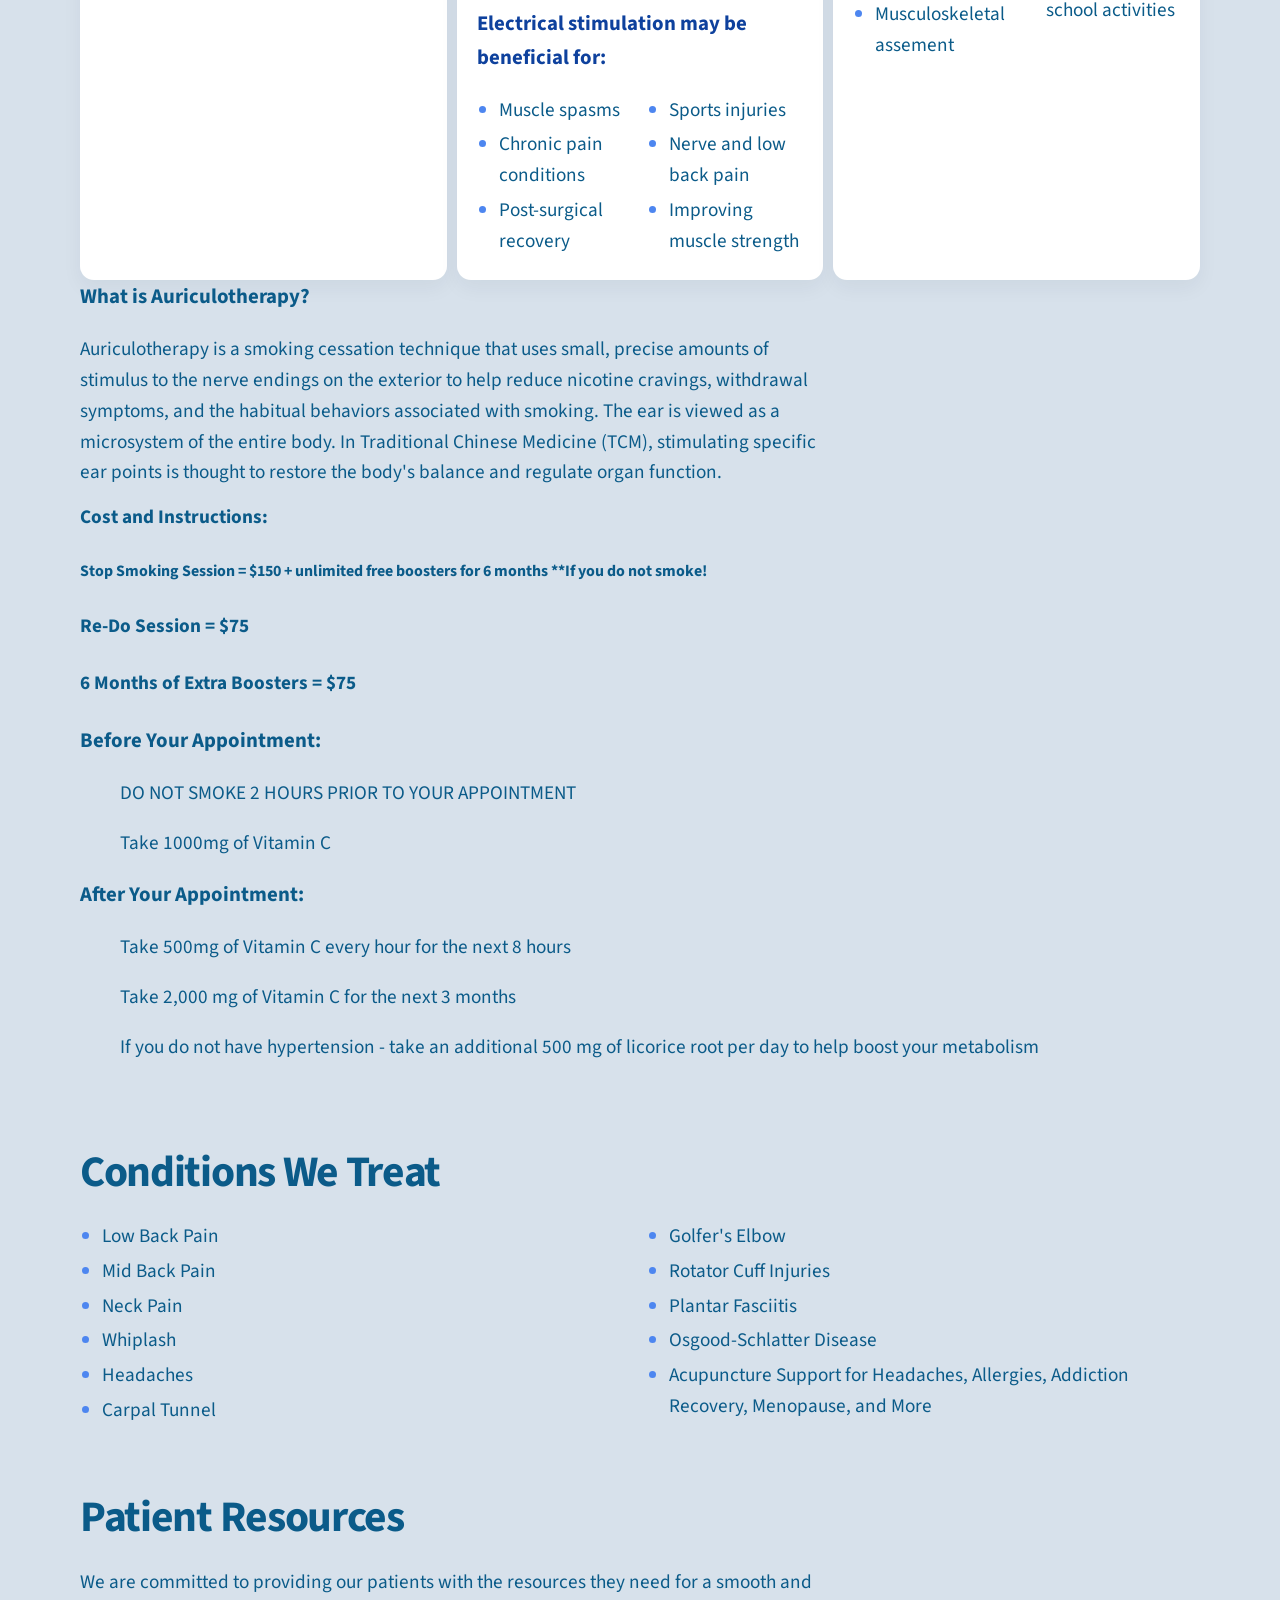
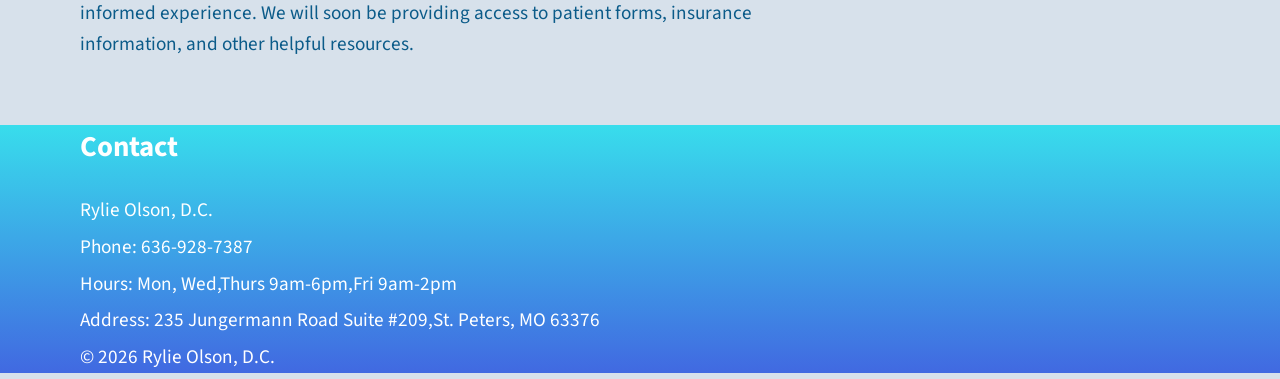
==== commit a7a90566: "move school service" ====
--- a/docs/index.html
+++ b/docs/index.html
@@ -44,14 +44,17 @@
                                 aria-controls="services-menu">Services</button>
                             <ul class="dropdown-menu" id="services-menu">
                                 <li><a class="dropdown-item" href="#services">Services</a></li>
-                                <li><a class="dropdown-item" href="#school-physicals">School Physicals</a></li>
                                 <li><a class="dropdown-item" href="#chiropractic-adjustments">Chiropractic
                                         Adjustments</a></li>
                                 <li><a class="dropdown-item" href="#acupuncture">Acupuncture &amp; TCM</a></li>
                                 <li><a class="dropdown-item" href="#dry-needling">Dry Needling</a></li>
                                 <li><a class="dropdown-item" href="#spinal-decompression">Spinal Decompression</a></li>
                                 <li><a class="dropdown-item" href="#therapeutic-exercise">Therapeutic Exercise</a></li>
-                                <li><a class="dropdown-item" href="auriculotherapy"></a></li>
+                               <li><a class="dropdown-item" href="#electrical-stimulation">Electrical Stimulation</a></li></li>
+                                <li><a class="dropdown-item" href="#auriculotherapy">Auriculotherapy</a></li>
+                                <li><a class="dropdown-item" href="#school-physicals">School Physicals</a></li>
+                                
+                            
                             </ul>
                         </li>
                         <li class="nav-item dropdown">
@@ -151,28 +154,7 @@
                 <h2>Our Services</h2>
                 <div class="grid">
                     <div class="grid-container">
-                        <article id="school-physicals">
-                            <h3>School Physicals</h3>
-                            <h3>Helping Students Stay Healthy & Ready to Participate
-                            </h3>
-                            <p>Whether your child is preparing for sports, marching band, or other school activities, a
-                                school physical helps ensure they are healthy and ready to participate safely.<br>
-                                During your visit, our doctor will review your child's medical history, perform a
-                                comprehensive physical examination, and complete any required school or athletic forms.
-                            </p>
-                            <h4> School physicals typically include:</h4>
-                            <ul>
-                                <li>Medical history review</li>
-                                <li>Height, weight and BMI</li>
-                                <li>Vision and hearing screening</li>
-                                <li>Heart and lung examination</li>
-                                <li>Musculoskeletal assement</li>
-                                <li>Blood pressure check</li>
-                                <li>Vaccination review</li>
-                                <li>Posture and movement screening</li>
-                                <li>Clearance for sports and school activities</li>
-                            </ul>
-                        </article>
+                       
                         <article id="chiropractic-adjustments">
                             <h3>What is a Chiropractic Adjustment?</h3>
                             <h3>Pain. Performance. Prevention. </h3>
@@ -259,8 +241,6 @@
                                 <li>Tennis elbow</li>
                             </ul>
                         </article>
-
-
                         <article id="spinal-decompression">
                             <h3>Spinal Decombression</h3>
                             <h3>Gentle Relief for Disc and Nerve Conditions</h3>
@@ -305,12 +285,61 @@
                             <h3>Our goal is to help you feel better—not just in the office, but in everyday life.
                             </h3>
                         </article>
-                        <article id="auriculotherapy">
-                           <h3> What is Auriculotherapy?</h3>
+ <article id="electrical-stimulation">
+                            <h3>Electrical Stimulation (E-Stim) and Ice</h3>
+                            <h3>Helping Reduce Pain and Muscle Tension</h3>
+                            <p>Electrical stimulation uses gentle electrical impulses delivered through adhesive pads placed on the skin.
+                                These impulses help stimulate muscles and nerves, which may reduce pain, decrease muscle spasms, improve circulation, and promote healing
+                            </p>
+                            <p> Many patients describe the sensation as a comfortable tingling or massage-like feeling.
+                                Electrical stimulation is commonly used alongside chiropractic care and rehabilitation to enhance recovery.
+                            </p>
+                           
+                            <p>During the session, electrodes are placed on the skin over the affected area, delivering gentle
+                                electrical currents that stimulate the nerves and muscles. Many patients find this treatment
+                                relaxing and effective for managing discomfort.
+                            </p>
+                            <h3>Electrical stimulation may be beneficial for:</h3>
+                            <ul>
+                                <li>Muscle spasms</li>
+                                <li>Chronic pain conditions</li>
+                                <li>Post-surgical recovery</li>
+                                <li>Sports injuries</li>
+                                <li>Nerve and low back pain</li>
+                                <li>Improving muscle strength</li>
+                            </ul>
+                        </article>
+                         <article id="school-physicals">
+                            <h3>School Physicals</h3>
+                            <h3>Helping Students Stay Healthy & Ready to Participate
+                            </h3>
+                            <p>Whether your child is preparing for sports, marching band, or other school activities, a
+                                school physical helps ensure they are healthy and ready to participate safely.<br>
+                                During your visit, our doctor will review your child's medical history, perform a
+                                comprehensive physical examination, and complete any required school or athletic forms.
+                            </p>
+                            <h4> School physicals typically include:</h4>
+                            <ul>
+                                <li>Medical history review</li>
+                                <li>Height, weight and BMI</li>
+                                <li>Vision and hearing screening</li>
+                                <li>Heart and lung examination</li>
+                                <li>Musculoskeletal assement</li>
+                                <li>Blood pressure check</li>
+                                <li>Vaccination review</li>
+                                <li>Posture and movement screening</li>
+                                <li>Clearance for sports and school activities</li>
+                            </ul>
+                        </article>
+                    </div>   
+                </div>
+                 <div id="auriculotherapy">
+                    <div>
+                        <h3> What is Auriculotherapy?</h3>
                            <p> Auriculotherapy is a smoking cessation technique that uses small, precise amounts of stimulus to the nerve endings on the exterior to help reduce nicotine cravings, withdrawal symptoms, and the habitual behaviors associated with smoking. The ear is viewed as a microsystem of the entire body. In Traditional Chinese Medicine (TCM), stimulating specific ear points is thought to restore the body's balance and regulate organ function.
                             </p>
                             <p><strong>Cost and Instructions:</strong></p>
-                                <h4>Stop Smoking Session = $150 + unlimited free boosters for 6 months **If you do not smoke!</h4>
+                                <h5>Stop Smoking Session = $150 + unlimited free boosters for 6 months **If you do not smoke!</h5>
                                 <h4>Re-Do Session = $75</h4>
                                <h4> 6 Months of Extra Boosters = $75</h4>
                                 <h3>Before Your Appointment:</h3>
@@ -321,7 +350,6 @@
                                         <ol>Take 500mg of Vitamin C every hour for the next 8 hours</ol>
                                         <ol>Take 2,000 mg of Vitamin C for the next 3 months</ol>
                                         <ol>If you do not have hypertension - take an additional 500 mg of licorice root per day to help boost your metabolism</ol>    
-                        </article>
                     </div>
                 </div>
         </section>
@@ -349,7 +377,7 @@
                 <h2>Patient Resources</h2>
                 <p>We are committed to providing our patients with the resources they need for a smooth and informed
                     experience. We will soon be providing access to patient forms, insurance information, and other helpful resources.
-                    helpful resources.</p>
+                </p>
                 <!-- <a class="button" href="patients" aria-label="How to schedule">How to schedule an appointment</a>-->
             </div>
         </section>
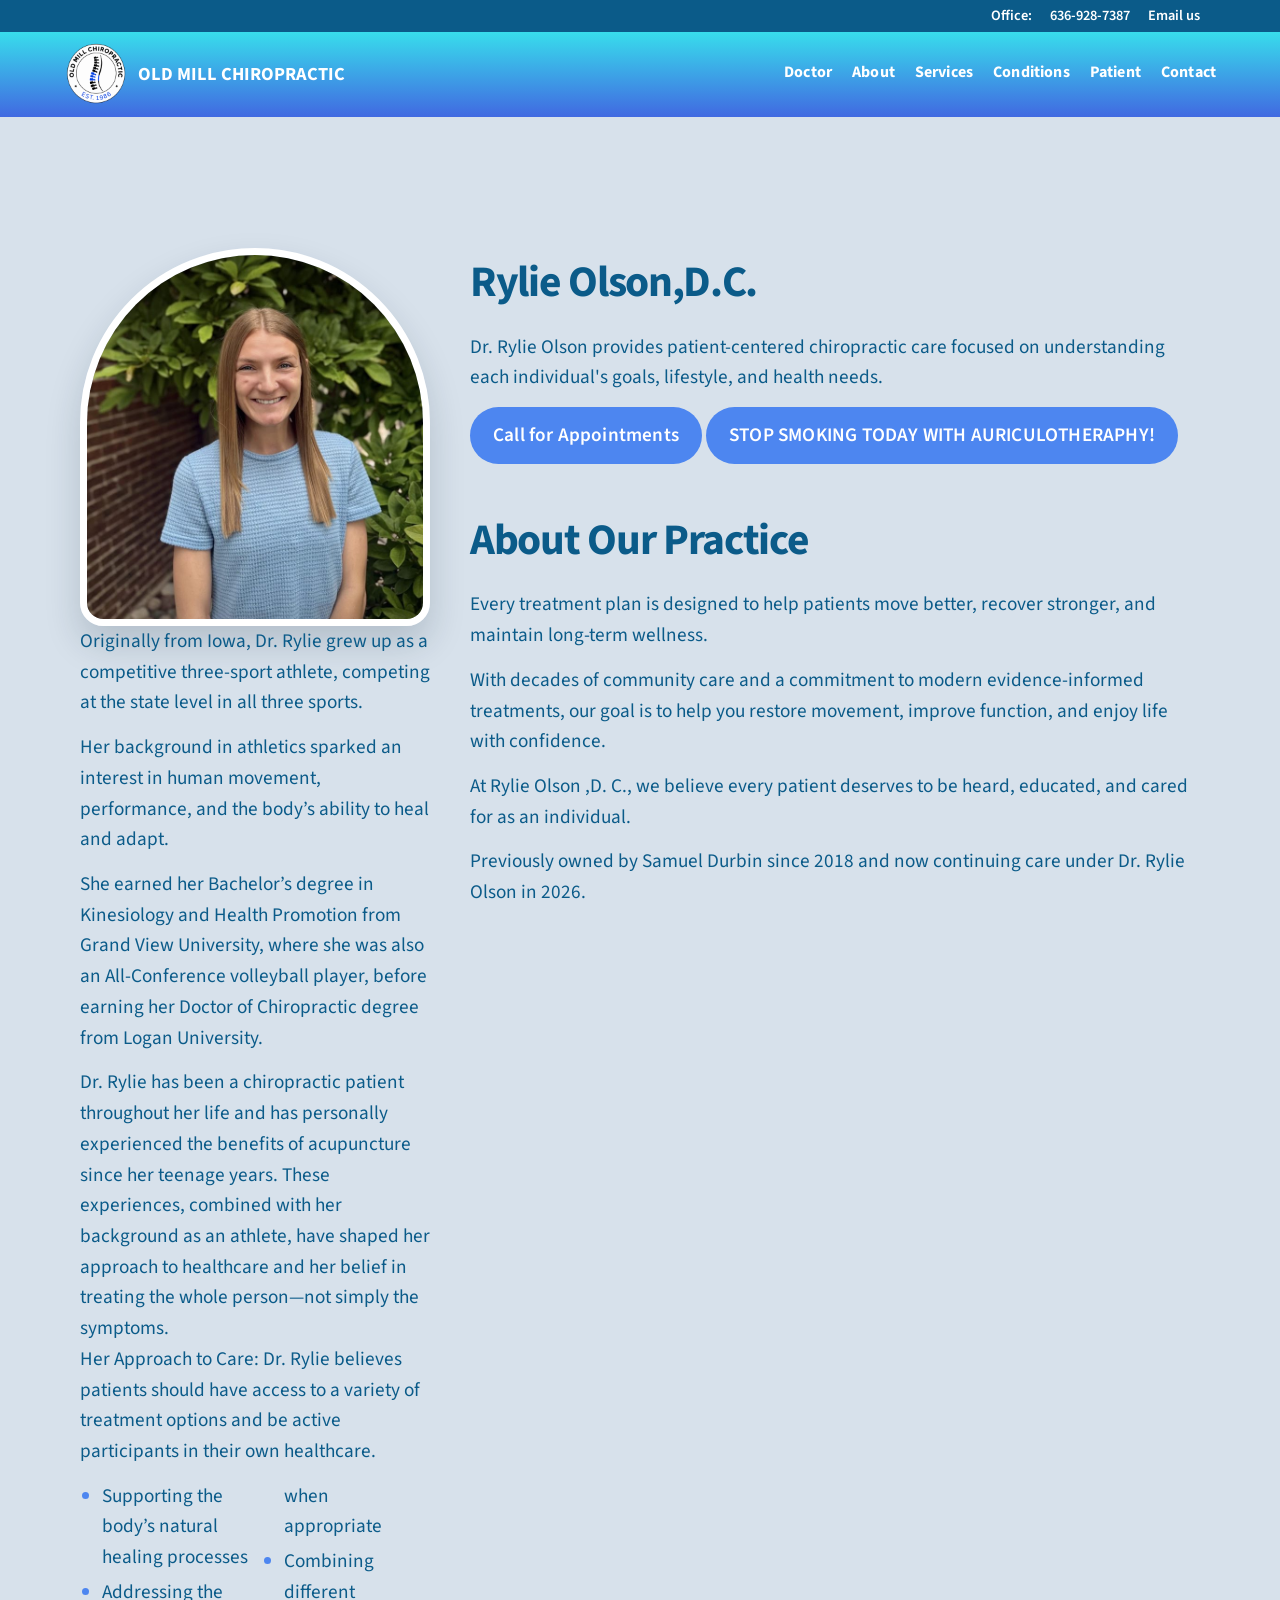
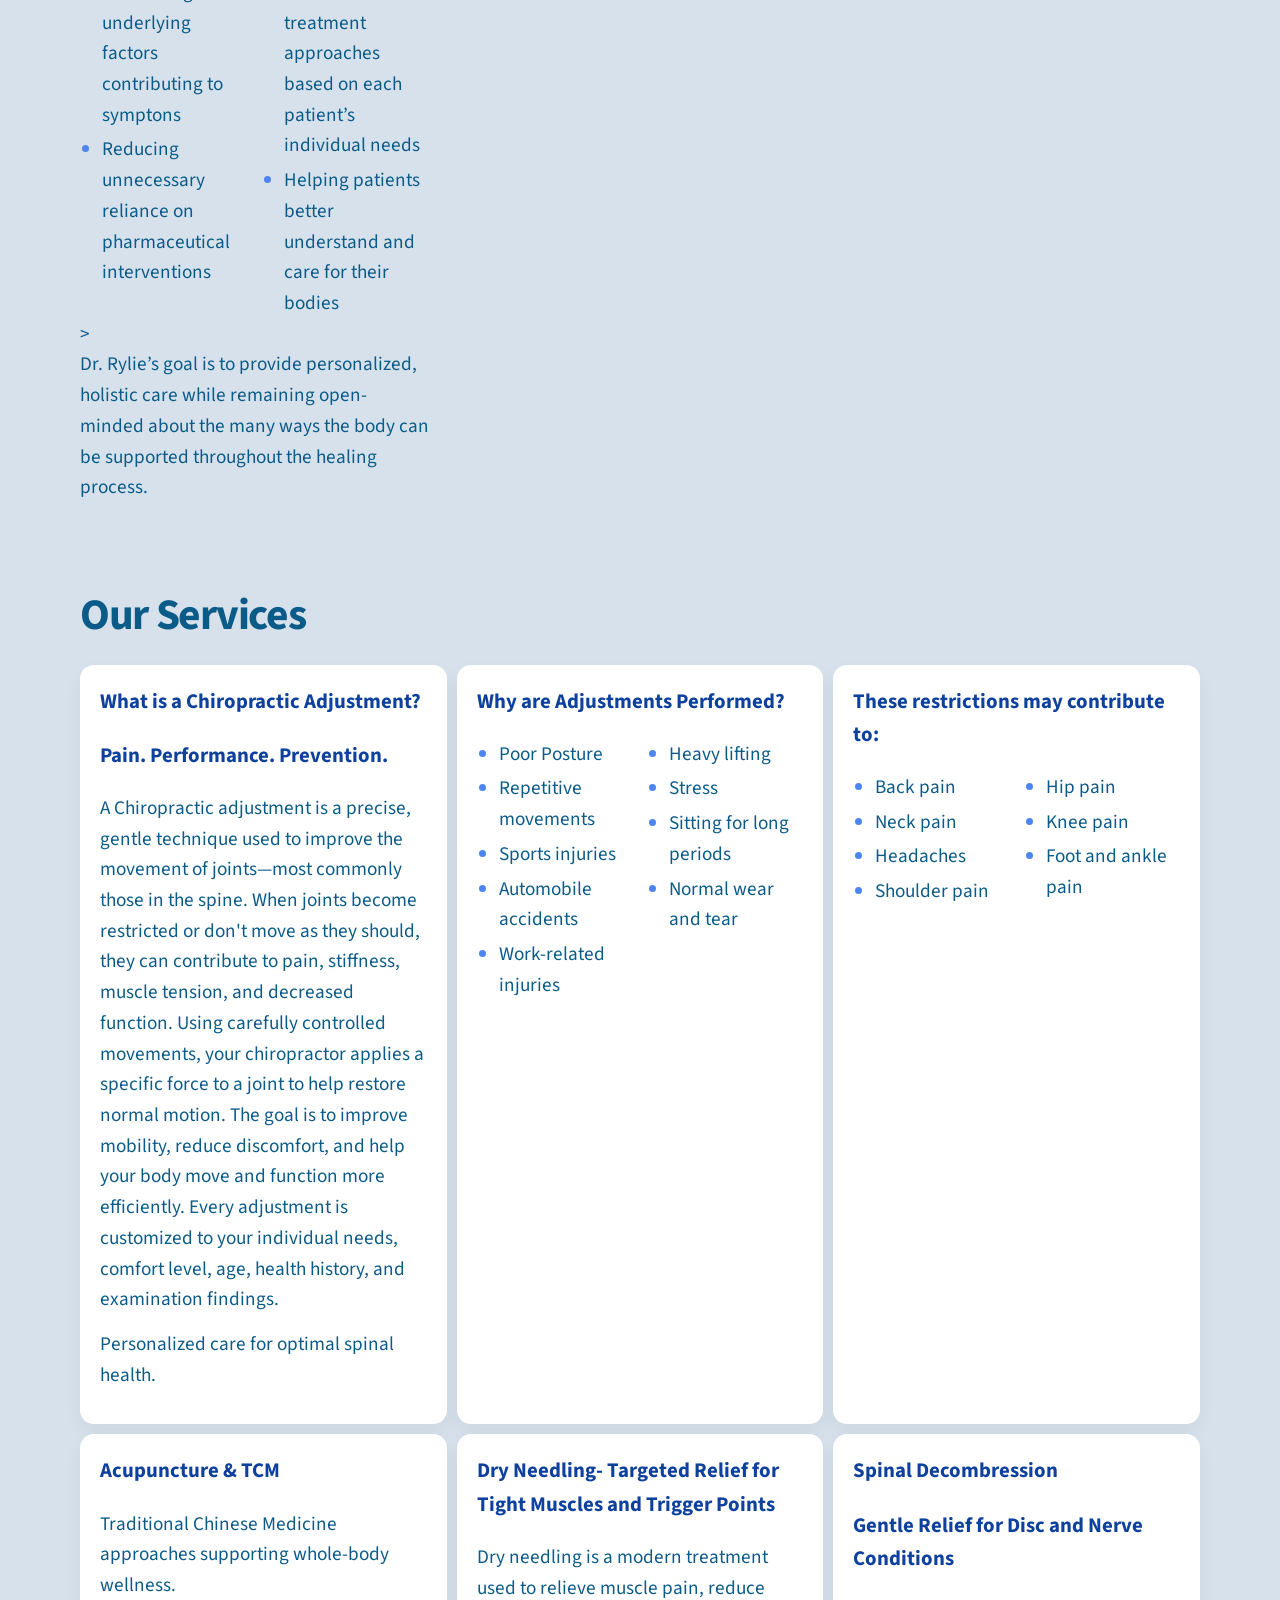
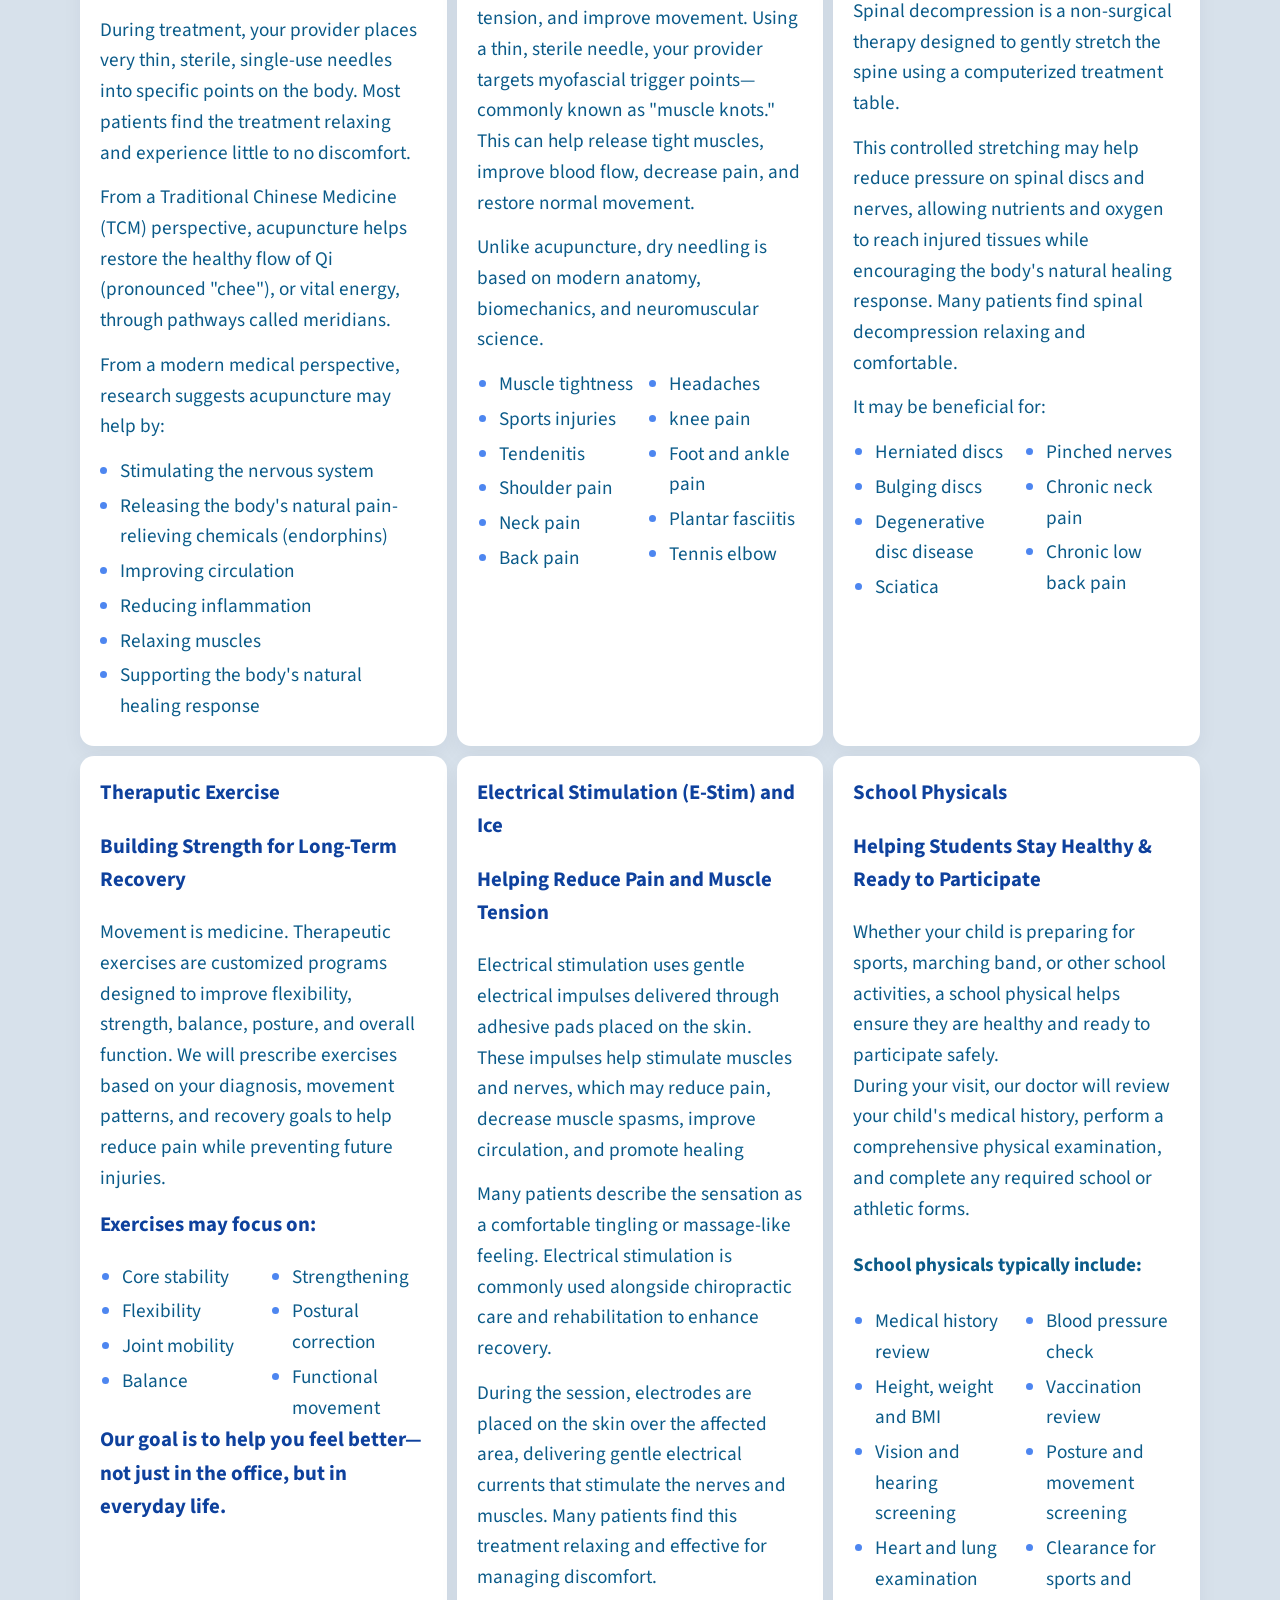
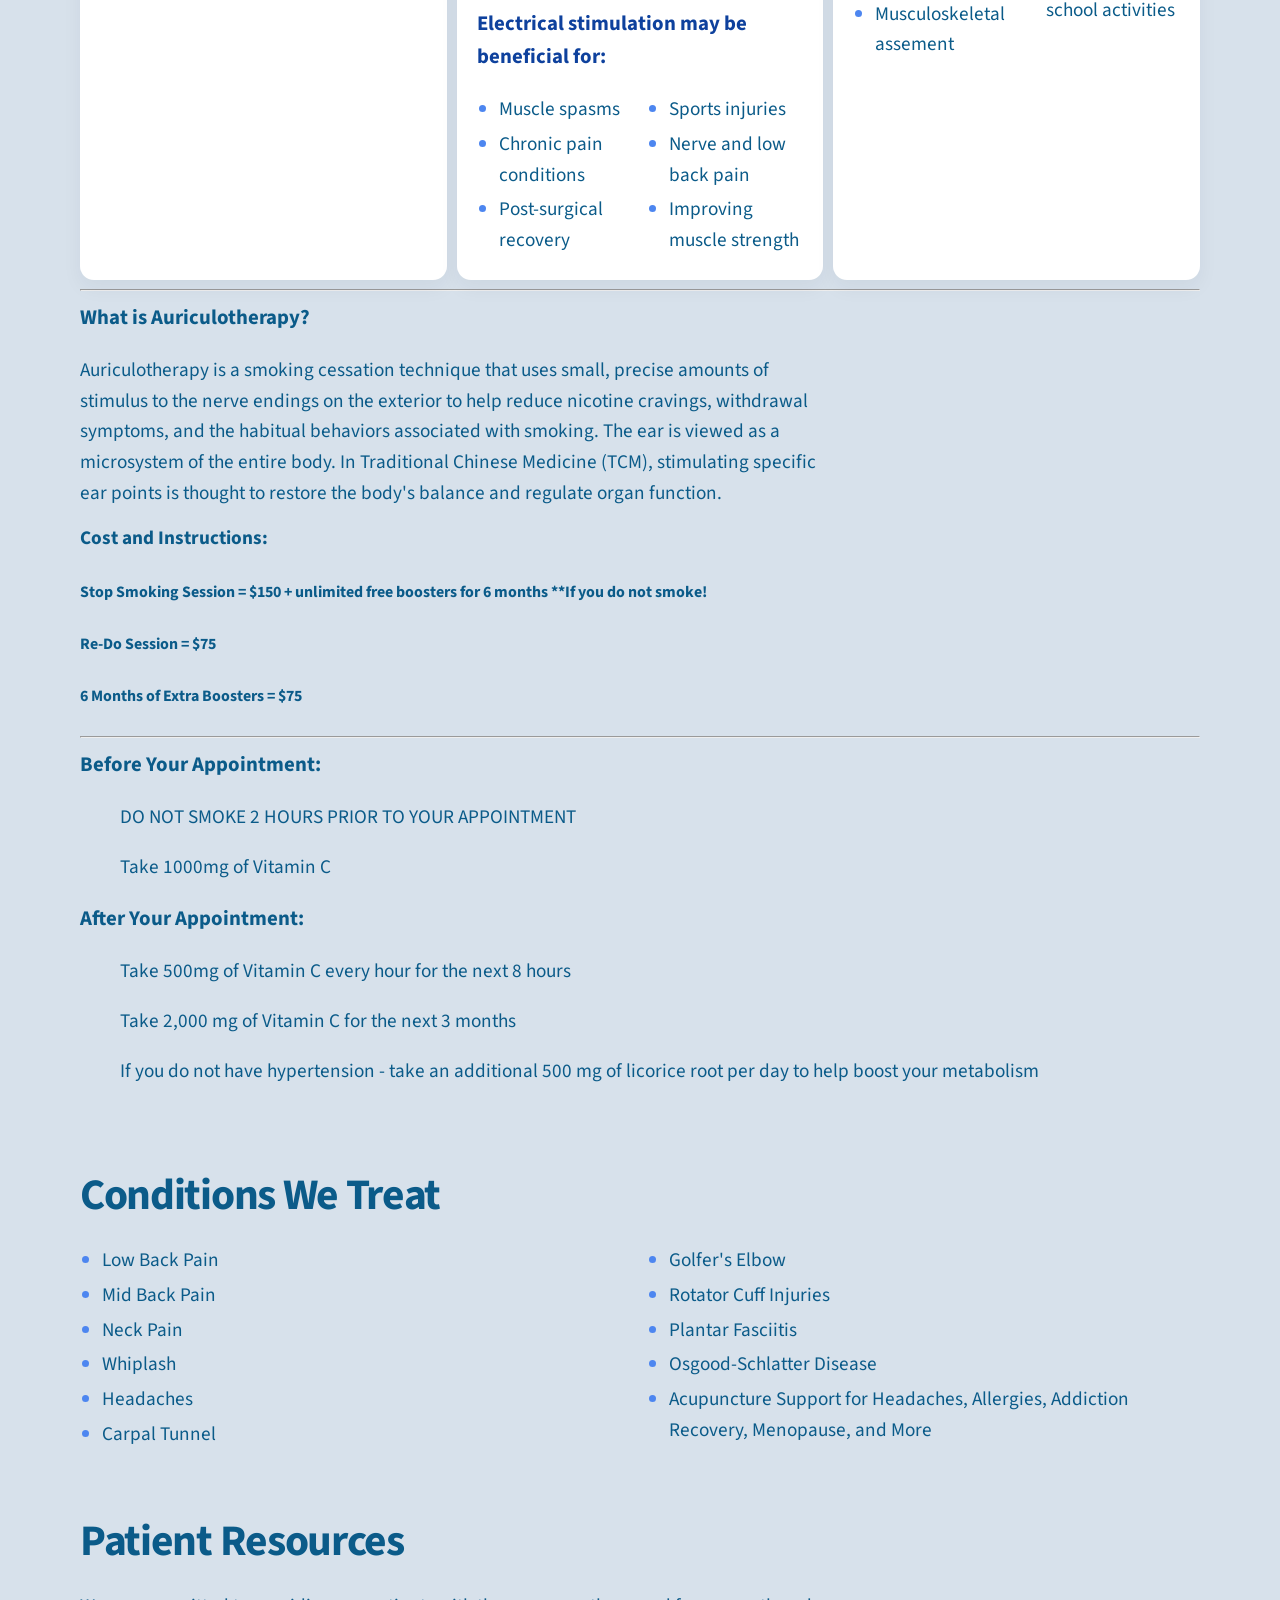
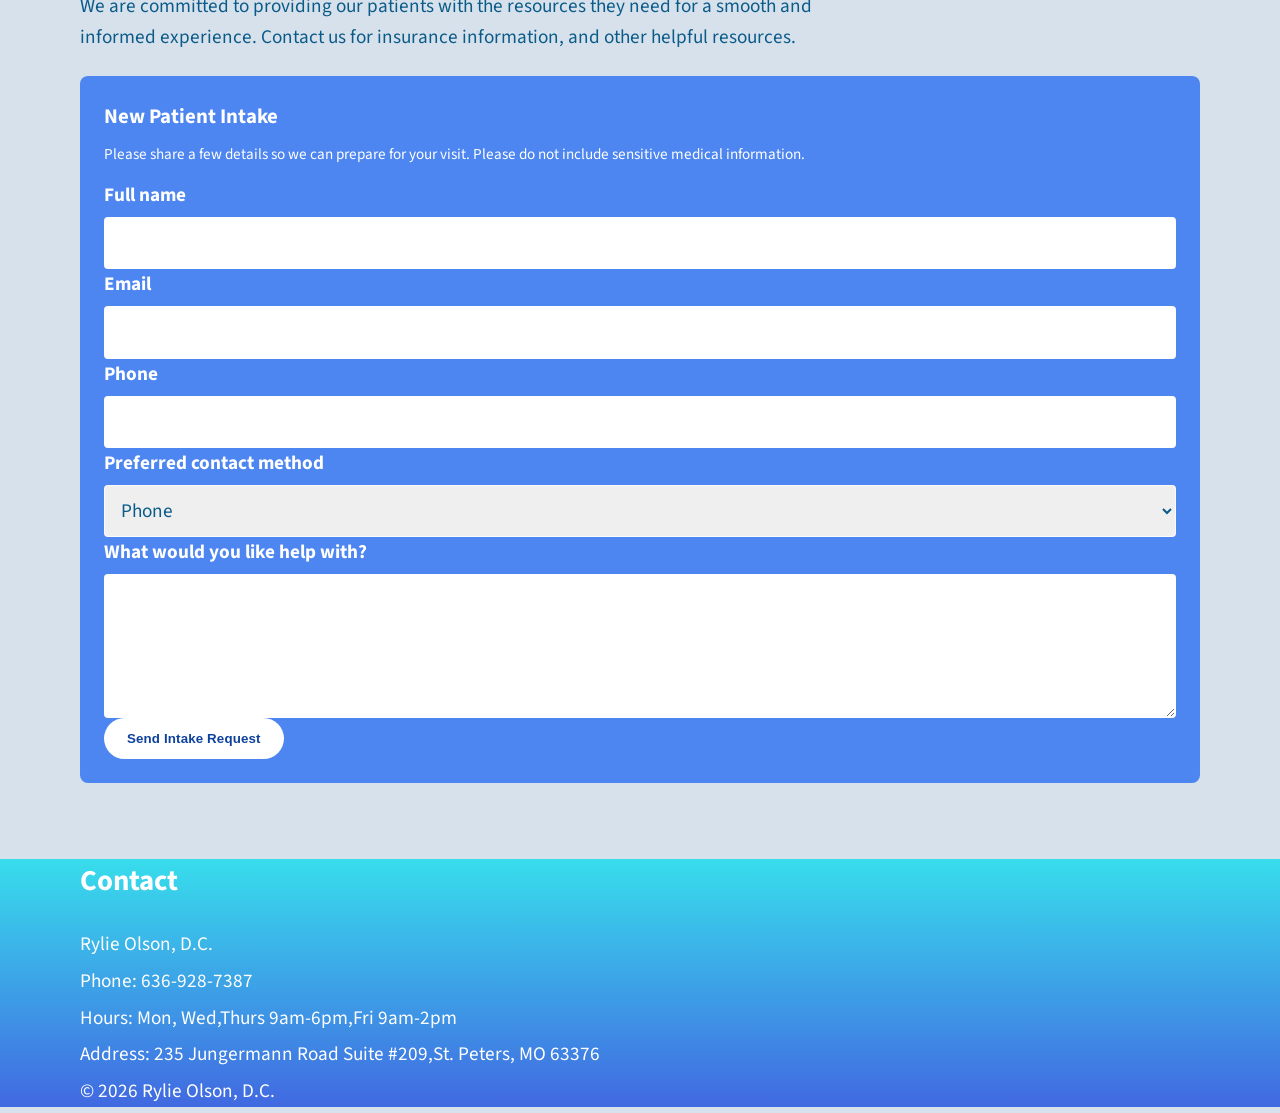
==== commit 62611e41: "added New patient Intake form" ====
--- a/docs/index.html
+++ b/docs/index.html
@@ -109,14 +109,15 @@
                         participants in their own healthcare.<br>
 
                     
-                        Her approach focuses on:<br>
-                        <p>-Supporting the body’s natural healing processes</p>
-                        <p>-Addressing the underlying factors contributing to symptoms</p>
-                        <p>-Reducing unnecessary reliance on pharmaceutical interventions when appropriate</p>
-                        <p>-Combining different treatment approaches based on each patient’s individual needs</p>
+                    <ul class=" Her approach focuses">
                         
-                        <p>-Helping patients better understand and care for their bodies</p>
-
+                        <li>Supporting the body’s natural healing processes</li>
+                        <li>Addressing the underlying factors contributing to symptons</li>
+                        <li>Reducing unnecessary reliance on pharmaceutical interventions when appropriate</li>
+                        <li>Combining different treatment approaches based on each patient’s individual needs</li>
+                        <li>Helping patients better understand and care for their bodies</li>
+                    </ul>>
+                    <p>
                         Dr. Rylie’s goal is to provide personalized, holistic care while remaining open-minded about the
                         many ways the body can be supported throughout the healing process.
                     </p>
@@ -126,6 +127,7 @@
                     <p>Dr. Rylie Olson provides patient-centered chiropractic care focused on understanding each
                         individual's goals, lifestyle, and health needs.
                     </p>
+                   
                     <p>
                     <a class="button" href="tel:6369287387" aria-label="Call 636-928-7387">Call for Appointments</a>
                     <a class="button" href="#auriculotherapy">STOP SMOKING TODAY WITH AURICULOTHERAPHY!</a>
@@ -333,6 +335,7 @@
                         </article>
                     </div>   
                 </div>
+                <hr>
                  <div id="auriculotherapy">
                     <div>
                         <h3> What is Auriculotherapy?</h3>
@@ -340,9 +343,10 @@
                             </p>
                             <p><strong>Cost and Instructions:</strong></p>
                                 <h5>Stop Smoking Session = $150 + unlimited free boosters for 6 months **If you do not smoke!</h5>
-                                <h4>Re-Do Session = $75</h4>
-                               <h4> 6 Months of Extra Boosters = $75</h4>
-                                <h3>Before Your Appointment:</h3>
+                                <h5>Re-Do Session = $75</h5>
+                               <h5> 6 Months of Extra Boosters = $75</h5>
+                                <hr>
+                               <h3>Before Your Appointment:</h3>
                                         <ol>DO NOT SMOKE 2 HOURS PRIOR TO YOUR APPOINTMENT</ol>
                                         <ol>Take 1000mg of Vitamin C</ol>    
                                 
@@ -376,10 +380,40 @@
             <div class="container">
                 <h2>Patient Resources</h2>
                 <p>We are committed to providing our patients with the resources they need for a smooth and informed
-                    experience. We will soon be providing access to patient forms, insurance information, and other helpful resources.
+                    experience. Contact us for insurance information, and other helpful resources.
                 </p>
-                <!-- <a class="button" href="patients" aria-label="How to schedule">How to schedule an appointment</a>-->
-            </div>
+                 <section class="patient-intake" aria-labelledby="patient-intake-heading">
+                        <h3 id="patient-intake-heading">New Patient Intake</h3>
+                        <p>Please share a few details so we can prepare for your visit. Please do not include sensitive medical information.</p>
+                        <form action="mailto:dr.rylieolson@gmail.com" method="post" enctype="text/plain">
+                            <div class="intake-field">
+                                <label for="patient-name">Full name</label>
+                                <input id="patient-name" name="patient-name" type="text" autocomplete="name" required>
+                            </div>
+                            <div class="intake-field">
+                                <label for="patient-email">Email</label>
+                                <input id="patient-email" name="patient-email" type="email" autocomplete="email" required>
+                            </div>
+                            <div class="intake-field">
+                                <label for="patient-phone">Phone</label>
+                                <input id="patient-phone" name="patient-phone" type="tel" autocomplete="tel" required>
+                            </div>
+                            <div class="intake-field">
+                                <label for="preferred-contact">Preferred contact method</label>
+                                <select id="preferred-contact" name="preferred-contact">
+                                    <option value="phone">Phone</option>
+                                    <option value="email">Email</option>
+                                </select>
+                            </div>
+                            <div class="intake-field intake-field-wide">
+                                <label for="visit-reason">What would you like help with?</label>
+                                <textarea id="visit-reason" name="visit-reason" rows="4"></textarea>
+                            </div>
+                            <button class="button intake-submit" type="submit">Send Intake Request</button>
+                        </form>
+                    </section>
+
+           </div>
         </section>
     </main>
 
--- a/docs/style.css
+++ b/docs/style.css
@@ -186,6 +186,21 @@
 .doctor-copy > :last-child { margin-bottom: 0; }
 .doctor-photo { aspect-ratio: 1 / 1.08; border: 7px solid var(--white); border-radius: 180px 180px 24px 24px; box-shadow: 0 18px 35px rgba(16, 38, 58, .18); display: block; object-fit: cover; object-position: top; width: 100%; }
 
+.patient-intake { background: var(--blue); border-radius: 8px; color: var(--white); margin: 24px 0; padding: 24px; }
+.patient-intake h3 { color: var(--white); margin-bottom: 8px; }
+.patient-intake p { font-size: .95rem; }
+.intake-form { display: grid; gap: 14px; grid-template-columns: repeat(2, minmax(0, 1fr)); margin-top: 18px; }
+.intake-field { display: grid; gap: 6px; }
+.intake-field-wide { grid-column: 1 / -1; }
+.intake-field label { font-weight: 700; }
+.intake-field input,
+.intake-field select,
+.intake-field textarea { border: 1px solid rgba(255, 255, 255, .75); border-radius: 4px; color: var(--ink); font: inherit; padding: 10px 12px; width: 100%; }
+.intake-field textarea { resize: vertical; }
+.intake-submit { background: var(--white); border: 0; color: var(--blue-dark); cursor: pointer; justify-self: start; }
+.intake-submit:hover,
+.intake-submit:focus-visible { background: var(--mist); color: var(--blue-dark); }
+
 .grid-container { display: grid; grid-template-columns: repeat(3, minmax(0, 1fr)); gap: 10px; }
 .grid article { background: var(--white); border: 1px solid var(--line); border-radius: 14px; box-shadow: 0 8px 20px rgba(16, 38, 58, .05); padding: 20px; }
 .grid h3 { color: var(--blue-dark); }
@@ -224,6 +239,8 @@
     #doctor { padding-top: 16px; padding-bottom: 16px; }
     .hero-content, .doctor-layout { grid-template-columns: 1fr; gap: 20px; }
     .doctor-layout { padding: 12px 0; }
+    .intake-form { grid-template-columns: 1fr; }
+    .intake-field-wide { grid-column: auto; }
     .hero-mark { max-width: 220px; grid-row: 1; }
     .doctor-photo { max-width: 340px; }
     .grid-container { grid-template-columns: 1fr; }
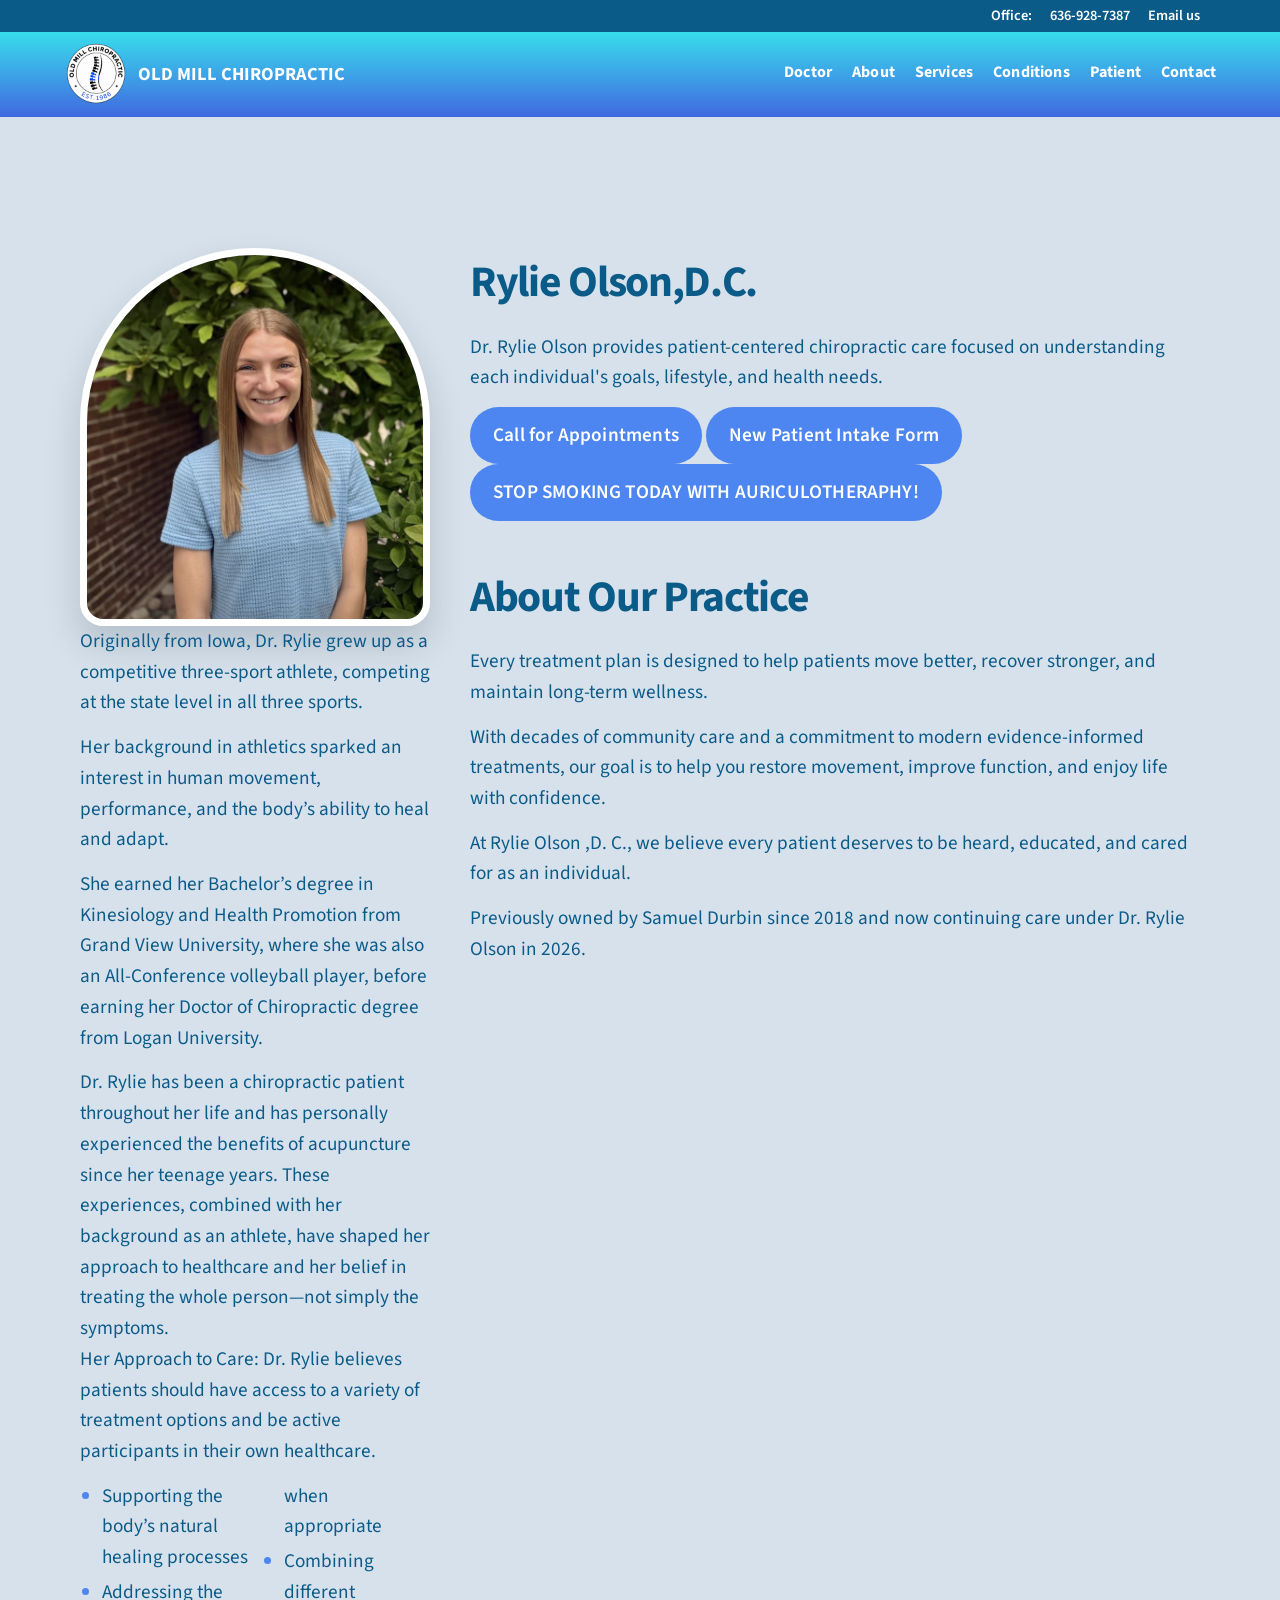
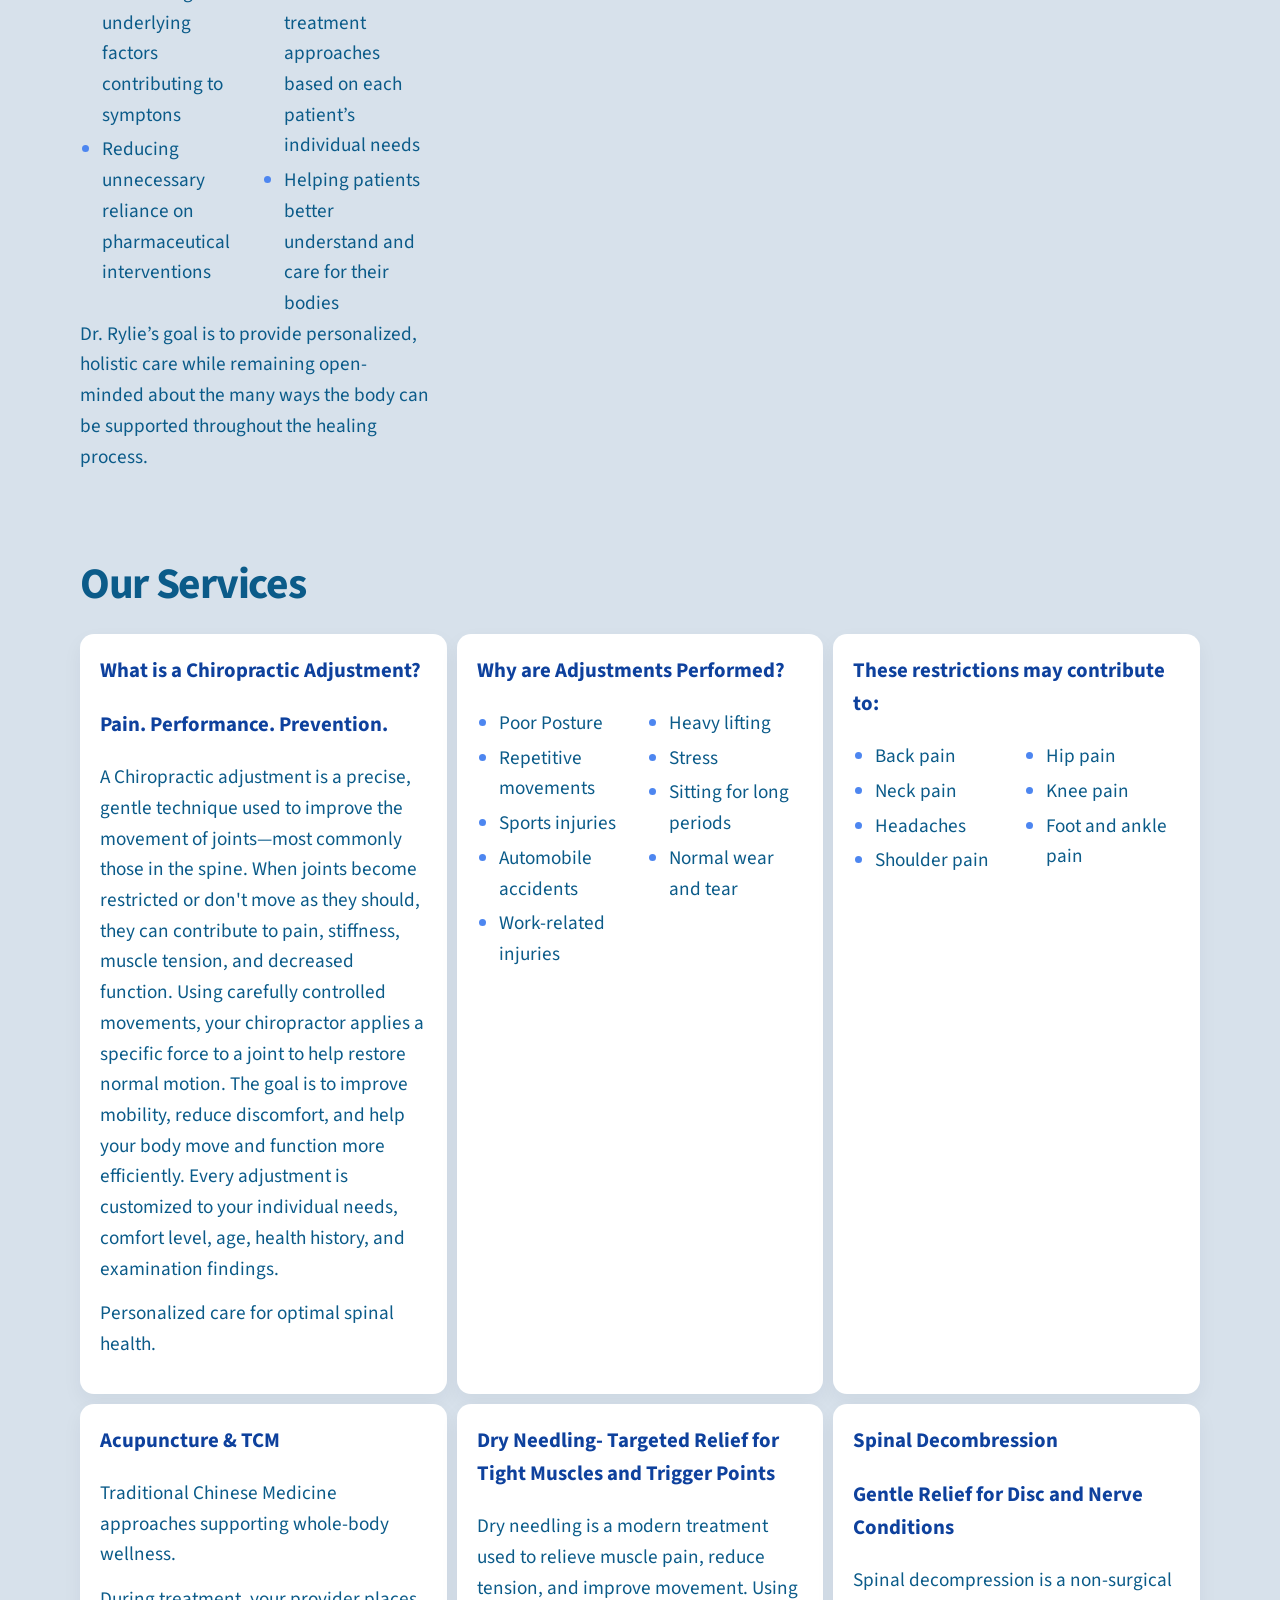
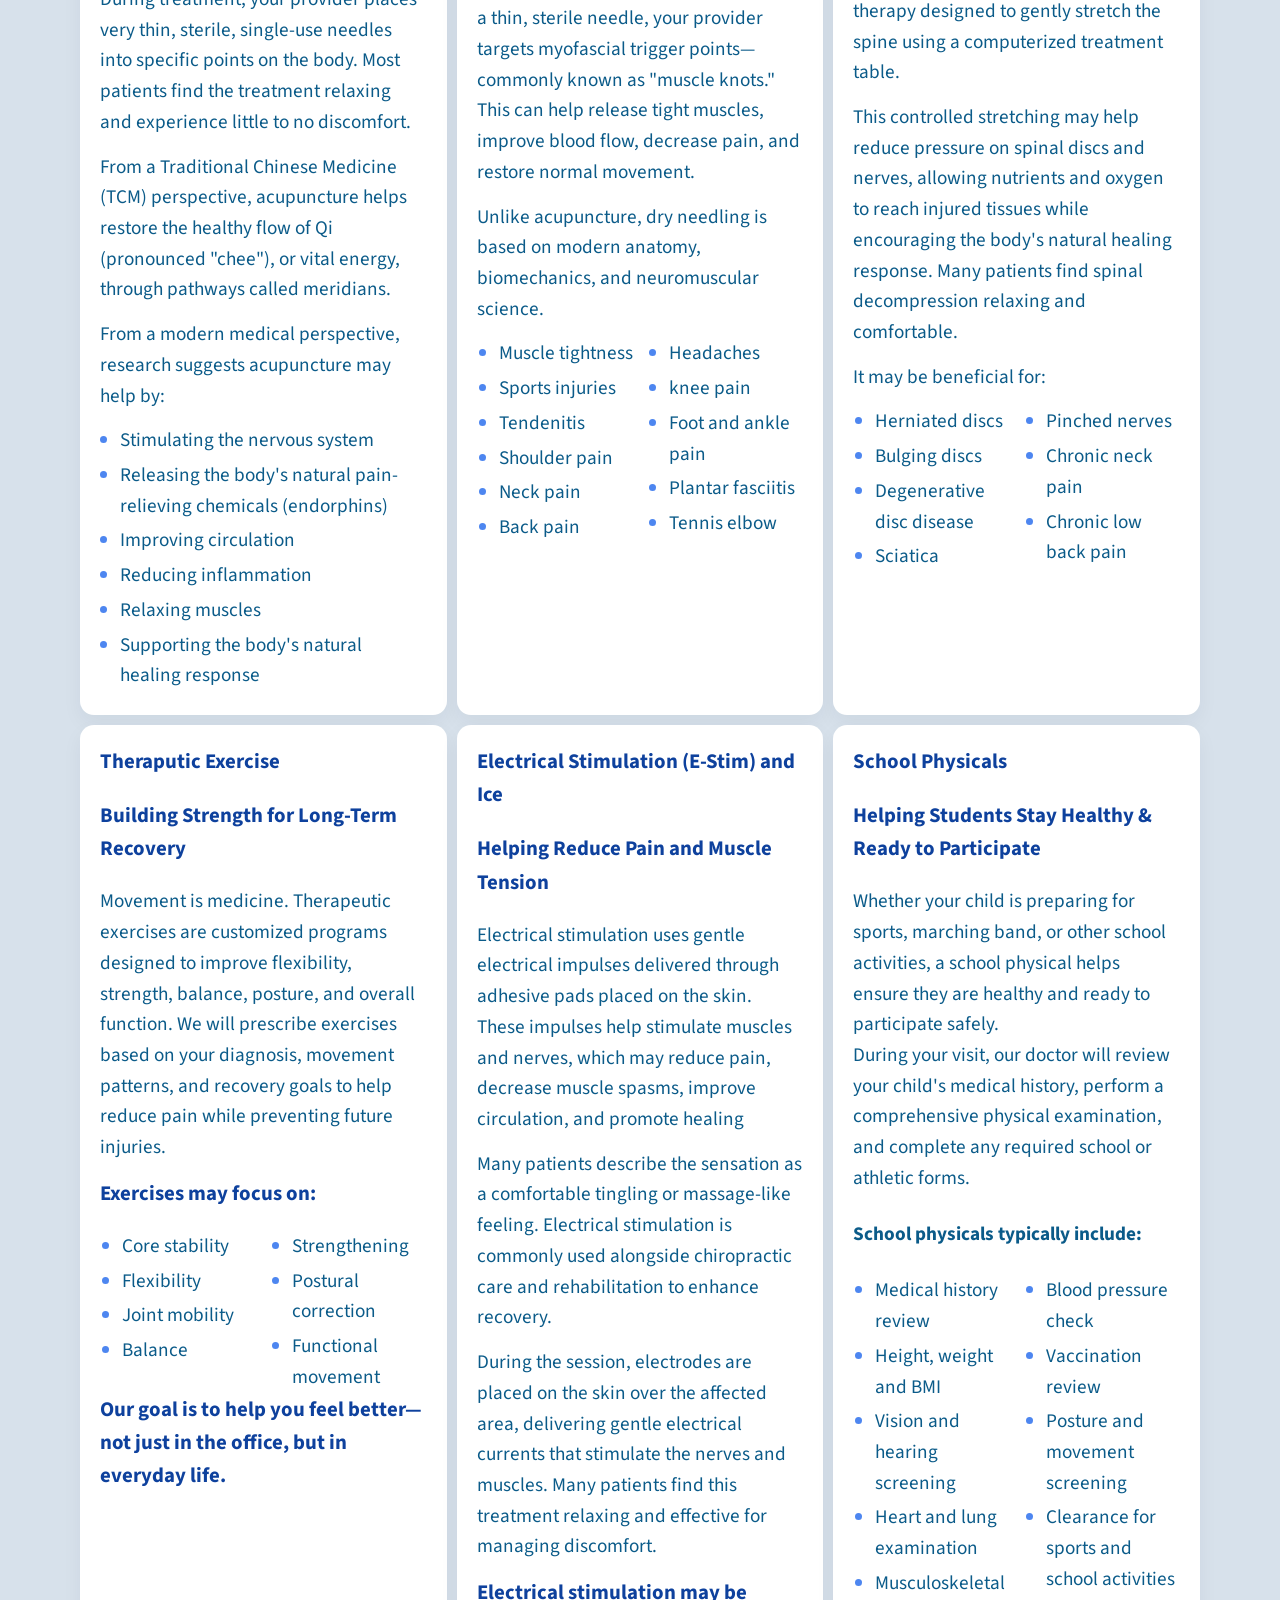
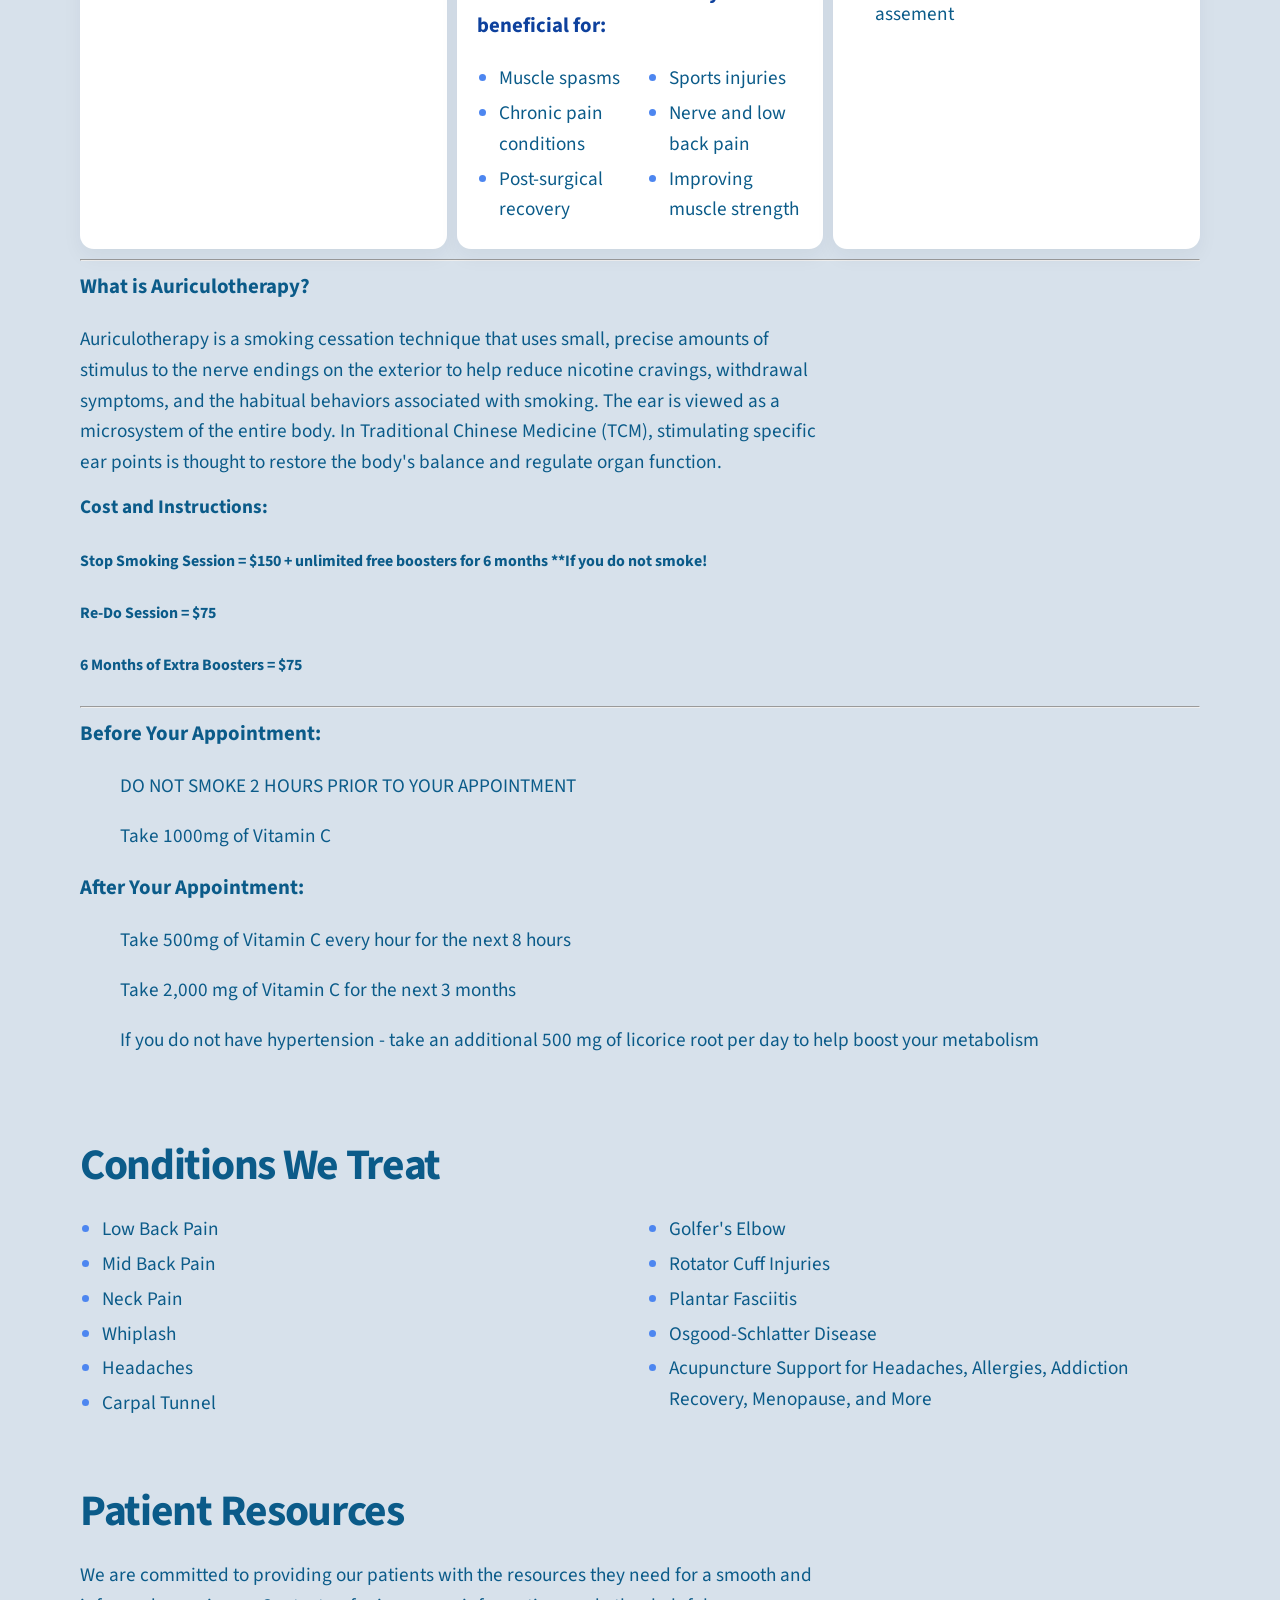
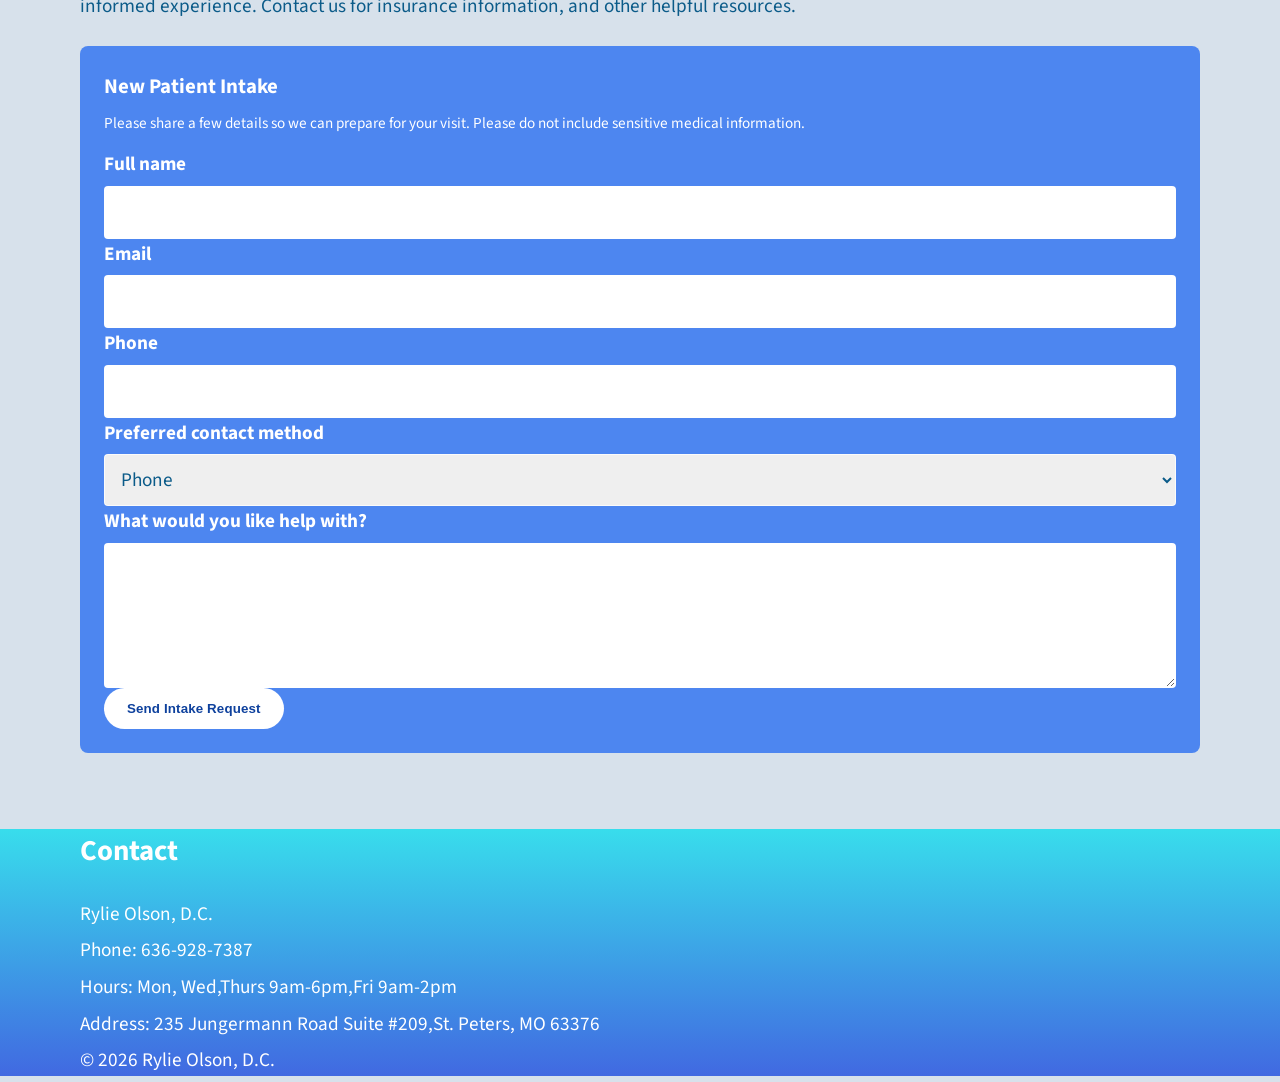
==== commit 77a9f9b0: "added button for patiend form link" ====
--- a/docs/index.html
+++ b/docs/index.html
@@ -116,7 +116,7 @@
                         <li>Reducing unnecessary reliance on pharmaceutical interventions when appropriate</li>
                         <li>Combining different treatment approaches based on each patient’s individual needs</li>
                         <li>Helping patients better understand and care for their bodies</li>
-                    </ul>>
+                    </ul>
                     <p>
                         Dr. Rylie’s goal is to provide personalized, holistic care while remaining open-minded about the
                         many ways the body can be supported throughout the healing process.
@@ -129,9 +129,10 @@
                     </p>
                    
                     <p>
-                    <a class="button" href="tel:6369287387" aria-label="Call 636-928-7387">Call for Appointments</a>
-                    <a class="button" href="#auriculotherapy">STOP SMOKING TODAY WITH AURICULOTHERAPHY!</a>
-                    </p>
+                        <a class="button" href="tel:6369287387" aria-label="Call 636-928-7387">Call for Appointments</a>
+                                                <a class="button" href="#patients">New Patient Intake Form</a>
+                        <a class="button" href="#auriculotherapy">STOP SMOKING TODAY WITH AURICULOTHERAPHY!</a>
+                          </p>
                     <section id="about" class="section">
                         <h2>About Our Practice</h2>
                         <p>Every treatment plan is designed to help patients move better, recover stronger, and maintain
@@ -287,7 +288,7 @@
                             <h3>Our goal is to help you feel better—not just in the office, but in everyday life.
                             </h3>
                         </article>
- <article id="electrical-stimulation">
+                        <article id="electrical-stimulation">
                             <h3>Electrical Stimulation (E-Stim) and Ice</h3>
                             <h3>Helping Reduce Pain and Muscle Tension</h3>
                             <p>Electrical stimulation uses gentle electrical impulses delivered through adhesive pads placed on the skin.
